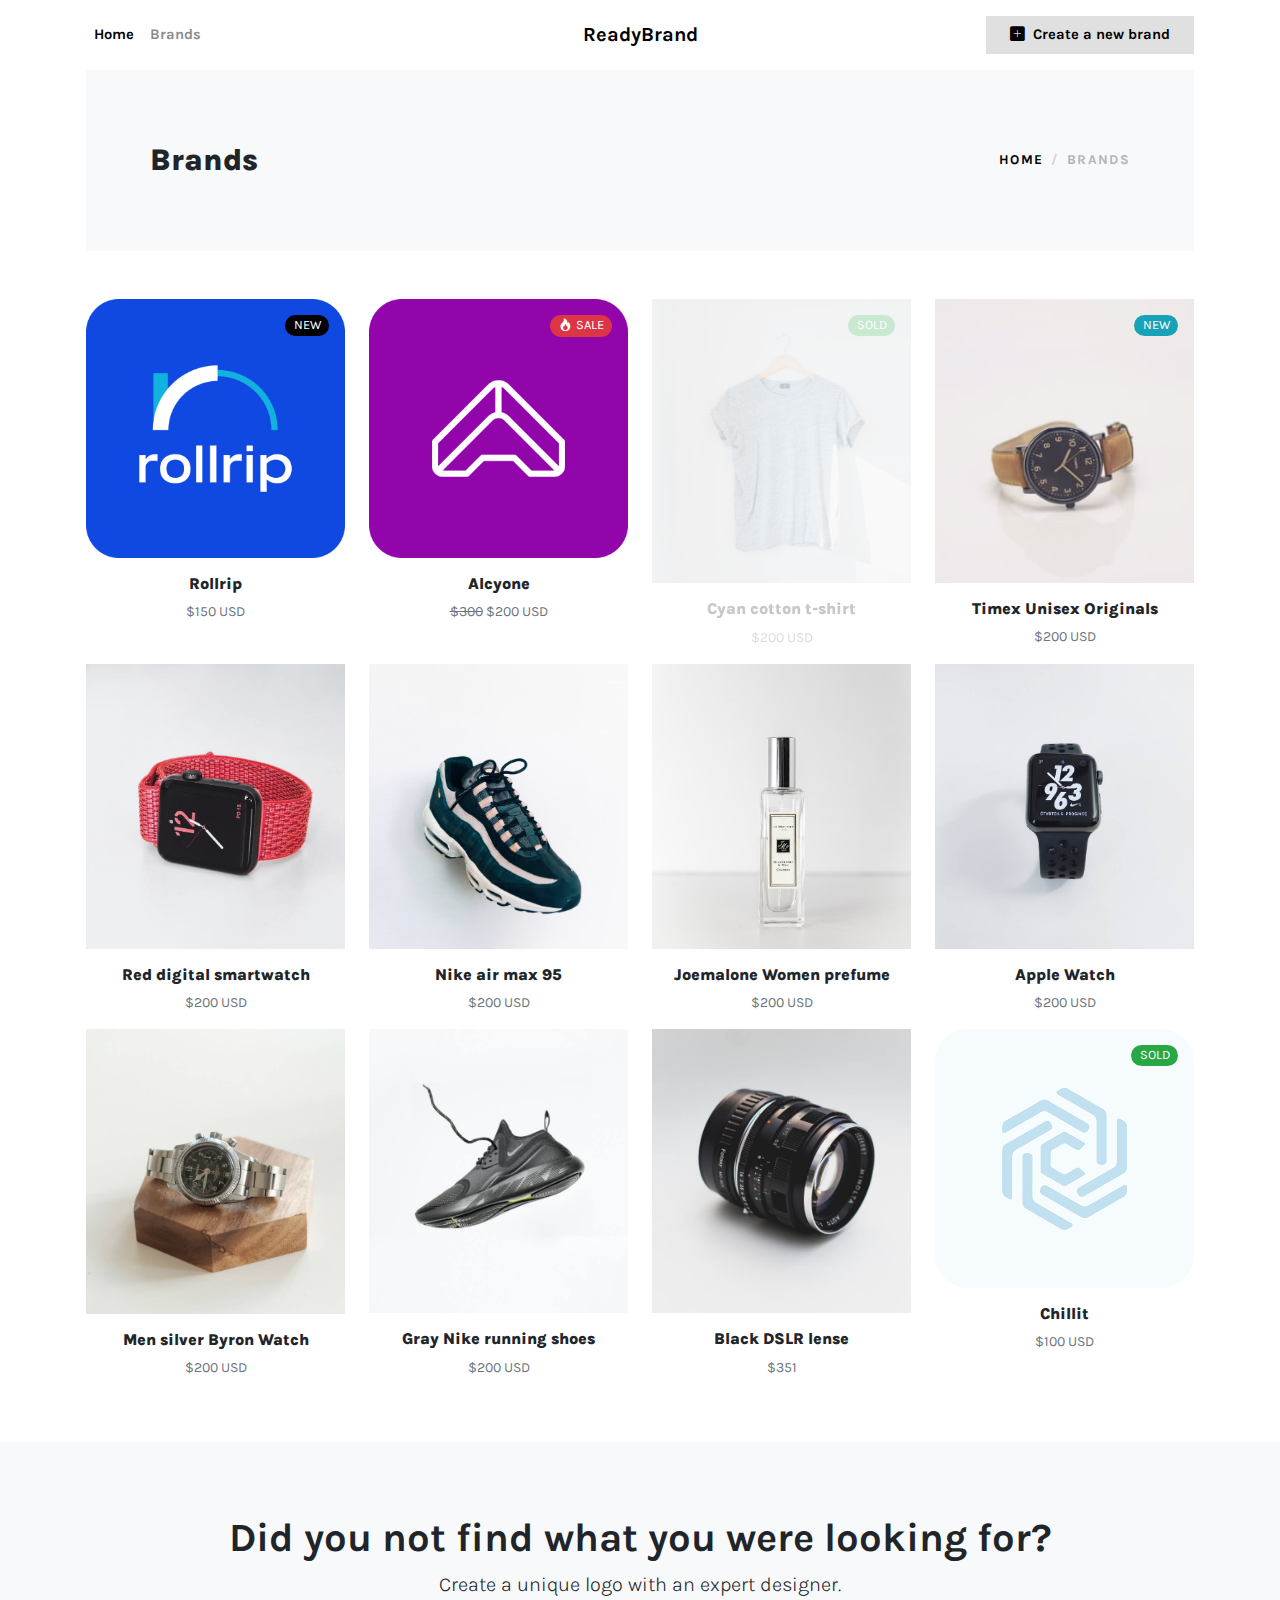
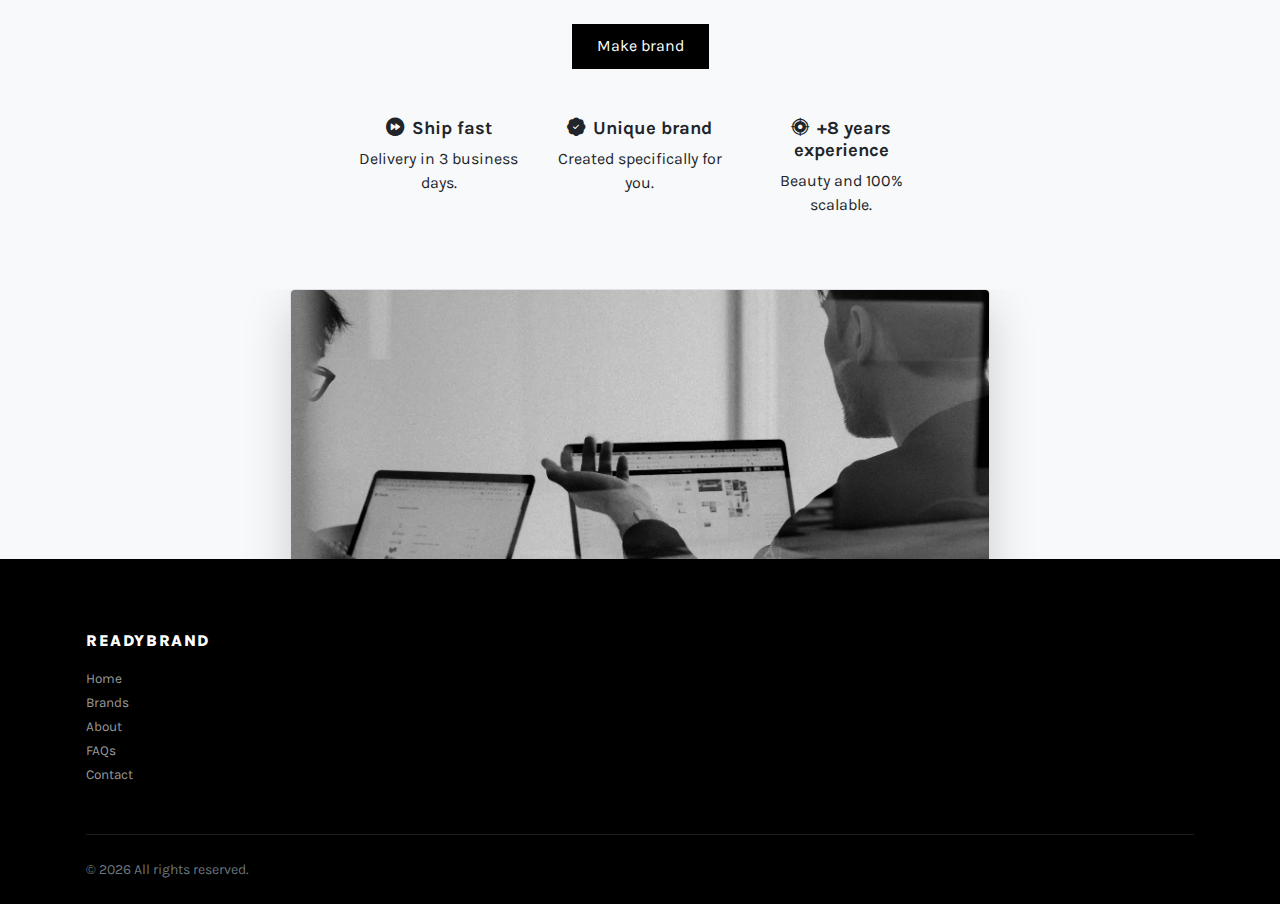
==== shop.html @ 8dd47a06 "Add files via upload" ====
<!DOCTYPE html>
<html>
  <head>
    <meta charset="utf-8">
    <meta http-equiv="X-UA-Compatible" content="IE=edge">
    <title>Boutique | Ecommerce bootstrap template</title>
    <meta name="description" content="">
    <meta name="viewport" content="width=device-width, initial-scale=1">
    <meta name="robots" content="all,follow">
    <!-- gLightbox gallery-->
    <link rel="stylesheet" href="vendor/glightbox/css/glightbox.min.css">
    <!-- Choices CSS-->
    <link rel="stylesheet" href="vendor/choices.js/public/assets/styles/choices.min.css">
    <!-- Swiper slider-->
    <link rel="stylesheet" href="vendor/swiper/swiper-bundle.min.css">
    <!-- Google fonts-->
    <link rel="stylesheet" href="https://fonts.googleapis.com/css2?family=Libre+Franklin:wght@300;400;700&amp;display=swap">
    <link rel="stylesheet" href="https://fonts.googleapis.com/css2?family=Martel+Sans:wght@300;400;800&amp;display=swap">
    <link rel="stylesheet" href="https://fonts.googleapis.com/css2?family=Karla:ital,wght@0,200..800;1,200..800&display=swap">
    <!-- theme stylesheet-->
    <link rel="stylesheet" href="css/style.default.css" id="theme-stylesheet">
    <!-- Custom stylesheet - for your changes-->
    <link rel="stylesheet" href="css/custom.css">
    <!-- Favicon-->
    <link rel="shortcut icon" href="img/favicon.png">
    <!-- Boostrap icons-->
    <link rel="stylesheet" href="https://cdn.jsdelivr.net/npm/bootstrap-icons@1.11.3/font/bootstrap-icons.min.css">
  </head>
  <body>
    <div class="page-holder">
      <!-- navbar-->
      <header class="header bg-white">
        <div class="container px-lg-3">
          <nav class="navbar navbar-expand-lg navbar-light py-3 px-lg-0"><a class="navbar-brand" href="index.html"><span class="fw-bold text-dark">ReadyBrand</span></a>
            <button class="navbar-toggler navbar-toggler-end" type="button" data-bs-toggle="collapse" data-bs-target="#navbarSupportedContent" aria-controls="navbarSupportedContent" aria-expanded="false" aria-label="Toggle navigation"><span class="navbar-toggler-icon"></span></button>
            <div class="collapse navbar-collapse" id="navbarSupportedContent">
              <ul class="navbar-nav me-auto">
                <li class="nav-item">
                  <!-- Link--><a class="nav-link" href="index.html">Home</a>
                </li>
                <li class="nav-item">
                  <!-- Link--><a class="nav-link active" href="shop.html">Brands</a>
                </li>
                 <!--<li class="nav-item">
                  <a class="nav-link" href="shop.html">FAQs</a>
                </li>
                <li class="nav-item">
                  <a class="nav-link" href="shop.html">About</a>
                </li>
                <li class="nav-item">
                  <a class="nav-link" href="shop.html">Contact</a>
                </li>-->
              </ul>
              <ul class="navbar-nav ms-auto">               
                <li class="nav-item btn-secondary px-3"><a class="nav-link" href="https://tally.so/r/wd60qV" target="blank"><i class="bi bi-plus-square-fill me-2 text-dark"></i>Create a new brand</a></li>
              </ul>
            </div>
          </nav>
        </div>
      </header>
      <div class="container">
        <!-- HERO SECTION-->
        <section class="py-5 bg-light">
          <div class="container">
            <div class="row px-4 px-lg-5 py-lg-4 align-items-center">
              <div class="col-lg-6">
                <h1 class="h2 mb-0">Brands</h1>
              </div>
              <div class="col-lg-6 text-lg-end">
                <nav aria-label="breadcrumb">
                  <ol class="breadcrumb justify-content-lg-end mb-0 px-0 bg-light">
                    <li class="breadcrumb-item"><a class="text-dark" href="index.html">Home</a></li>
                    <li class="breadcrumb-item active" aria-current="page">Brands</li>
                  </ol>
                </nav>
              </div>
            </div>
          </div>
        </section>
        <section class="py-5">
          <div class="container p-0">
            <div class="row">
              <!-- SHOP LISTING-->
              <div class="col-lg-12 order-1 order-lg-2 mb-5 mb-lg-0">
                <div class="row">
          <!-- PRODUCT-->
                  <div class="col-lg-3 col-md-4 col-sm-6">
                    <div class="product text-center">
                      <div class="mb-3 position-relative">
                        <div class="badge rounded-pill text-white bg-dark">NEW</div><a class="d-block" href="product/rollrip.html"><img class="img-fluid w-100" src="product/rollrip-img/01-main.png" alt="Main rolling logo"></a>
                      </div>
                      <h6> <a class="reset-anchor" href="product/rollrip.html">Rollrip</a></h6>
                      <p class="small text-muted">$150 USD</p>
                    </div>
                  </div>
                  <!-- PRODUCT-->
                  <div class="col-lg-3 col-md-4 col-sm-6">
                    <div class="product text-center">
                      <div class="mb-3 position-relative">
                        <div class="badge rounded-pill text-white bg-danger"><i class="bi bi-fire me-1"></i>SALE</div><a class="d-block" href="detail.html"><img class="img-fluid w-100" src="product/alcyone-img/01-main.png" alt="..."></a>
                      </div>
                      <h6> <a class="reset-anchor" href="detail.html">Alcyone</a></h6>
                      <p class="small text-muted"><span class="text-decoration-line-through">$300</span> $200 USD</p>
                    </div>
                  </div>
                  <!-- PRODUCT-->
                  <div class="col-lg-3 col-md-4 col-sm-6 opacity-25">
                    <div class="product text-center">
                      <div class="mb-3 position-relative">
                        <div class="badge rounded-pill text-white bg-success">SOLD</div><img class="img-fluid w-100" src="img/product-3.jpg" alt="...">
                      </div>
                      <h6>Cyan cotton t-shirt</h6>
                      <p class="small text-muted">$200 USD</p>
                    </div>
                  </div>
                  <!-- PRODUCT-->
                  <div class="col-lg-3 col-md-4 col-sm-6">
                    <div class="product text-center">
                      <div class="mb-3 position-relative">
                        <div class="badge rounded-pill text-white bg-info">NEW</div><a class="d-block" href="detail.html"><img class="img-fluid w-100" src="img/product-4.jpg" alt="..."></a>
                      </div>
                      <h6> <a class="reset-anchor" href="detail.html">Timex Unisex Originals</a></h6>
                      <p class="small text-muted">$200 USD</p>
                    </div>
                  </div>
                  <!-- PRODUCT-->
                  <div class="col-lg-3 col-md-4 col-sm-6">
                    <div class="product text-center">
                      <div class="mb-3 position-relative">
                        <a class="d-block" href="detail.html"><img class="img-fluid w-100" src="img/product-5.jpg" alt="..."></a>
                      </div>
                      <h6> <a class="reset-anchor" href="detail.html">Red digital smartwatch</a></h6>
                      <p class="small text-muted">$200 USD</p>
                    </div>
                  </div>
                  <!-- PRODUCT-->
                  <div class="col-lg-3 col-md-4 col-sm-6">
                    <div class="product text-center">
                      <div class="mb-3 position-relative">
                        <div class="badge text-white bg-"></div><a class="d-block" href="detail.html"><img class="img-fluid w-100" src="img/product-6.jpg" alt="..."></a>
                      </div>
                      <h6> <a class="reset-anchor" href="detail.html">Nike air max 95</a></h6>
                      <p class="small text-muted">$200 USD</p>
                    </div>
                  </div>
                  <!-- PRODUCT-->
                  <div class="col-lg-3 col-md-4 col-sm-6">
                    <div class="product text-center">
                      <div class="mb-3 position-relative">
                        <a class="d-block" href="detail.html"><img class="img-fluid w-100" src="img/product-7.jpg" alt="..."></a>
                      </div>
                      <h6><a class="reset-anchor" href="detail.html">Joemalone Women prefume</a></h6>
                      <p class="small text-muted">$200 USD</p>
                    </div>
                  </div>
                  <!-- PRODUCT-->
                  <div class="col-lg-3 col-md-4 col-sm-6">
                    <div class="product text-center">
                      <div class="mb-3 position-relative">
                        <a class="d-block" href="detail.html"><img class="img-fluid w-100" src="img/product-8.jpg" alt="..."></a>
                      </div>
                      <h6> <a class="reset-anchor" href="detail.html">Apple Watch</a></h6>
                      <p class="small text-muted">$200 USD</p>
                    </div>
                  </div>
                  <!-- PRODUCT-->
                  <div class="col-lg-3 col-md-4 col-sm-6">
                    <div class="product text-center">
                      <div class="mb-3 position-relative">
                        <a class="d-block" href="detail.html"><img class="img-fluid w-100" src="img/product-9.jpg" alt="..."></a>
                      </div>
                      <h6> <a class="reset-anchor" href="detail.html">Men silver Byron Watch</a></h6>
                      <p class="small text-muted">$200 USD</p>
                    </div>
                  </div>
                  <!-- PRODUCT-->
                  <div class="col-lg-3 col-md-4 col-sm-6">
                    <div class="product text-center">
                      <div class="mb-3 position-relative">
                        <a class="d-block" href="detail.html"><img class="img-fluid w-100" src="img/product-11.jpg" alt="..."></a>
                      </div>
                      <h6> <a class="reset-anchor" href="detail.html">Gray Nike running shoes</a></h6>
                      <p class="small text-muted">$200 USD</p>
                    </div>
                  </div>
                  <!-- PRODUCT-->
                  <div class="col-lg-3 col-md-4 col-sm-6">
                    <div class="product text-center">
                      <div class="mb-3 position-relative">
                        <a class="d-block" href="detail.html"><img class="img-fluid w-100" src="img/product-12.jpg" alt="..."></a>
                      </div>
                      <h6> <a class="reset-anchor" href="detail.html">Black DSLR lense</a></h6>
                      <p class="small text-muted">$351</p>
                    </div>
                  </div>
                  <!-- PRODUCT-->
                  <div class="col-lg-3 col-md-4 col-sm-6">
                    <div class="product text-center">
                      <div class="mb-3 position-relative">
                        <div class="badge rounded-pill text-white bg-success">SOLD</div><img class="img-fluid w-100 opacity-25" src="product/chillit-img/01-main.png" alt="...">
                      </div>
                      <h6>Chillit</h6>
                      <p class="small text-muted">$100 USD</p>
                    </div>
                  </div>
                </div>
              </div>
            </div>
          </div>
        </section>
      </div>

      <section class="bg-light">
            <div class="row-fluid pt-4 px-5">

      <div class="mt-5 text-center">
        <h3 class="display-6 fw-bold text-body-emphasis">Did you not find what you were looking for?</h3>
        <div class="col-lg-6 mx-auto">
          <p class="lead mb-4">Create a unique logo with an expert designer.</p>
          <div class="d-grid gap-2 d-sm-flex justify-content-sm-center mb-5">
            <a href="https://tally.so/r/wd60qV" target="blank"><button type="button" class="btn btn-dark btn-lg px-4">Make brand</button></a>
          </div>
        </div>


        <div class="row mb-2 justify-content-center">
          <div class="col-sm-12 col-md-4 col-lg-2 d-block mb-1">
            <div>
              <h5 class="fw-bold"><i class="bi bi-fast-forward-circle-fill me-2"></i>Ship fast</h5>
              <p>Delivery in 3 business days.</p>
            </div>
          </div>
          
          <div class="col-sm-12 col-md-4 col-lg-2 d-block mb-1">
            <div>
              <h5 class="fw-bold"><i class="bi bi-patch-check-fill me-2"></i></i>Unique brand</h5>
              <p>Created specifically for you.</p>
            </div>
          </div>

          <div class="col-sm-12 col-md-4 col-lg-2 d-block mb-5 align-middle">
            <div>
              <h5 class="fw-bold"><i class="bi bi-crosshair2 me-2"></i>+8 years experience</h5>
              <p>Beauty and 100% scalable.</p>
            </div>
          </div>
        </div>

        <div class="overflow-hidden" style="max-height: 30vh;">
          <div class="container px-5">
            <img src="img/design.webp" class="img-fluid border rounded-3 shadow-lg mb-4" alt="Designer" width="700" height="500" loading="lazy">
          </div>
        </div>
        </div>

    </div>
    </section>


      <footer class="bg-dark text-white">
        <div class="container py-4">
          <div class="row py-5">
            <div class="col-md-8 mb-3 mb-md-0">
              <h6 class="text-uppercase mb-3">ReadyBrand</h6>
              <ul class="list-unstyled mb-0">
                <li><a class="footer-link" href="#!">Home</a></li>
                <li><a class="footer-link" href="#!">Brands</a></li>
                <li><a class="footer-link" href="#!">About</a></li>
                <li><a class="footer-link" href="#!">FAQs</a></li>
                <li><a class="footer-link" href="#!">Contact</a></li>
              </ul>
            </div>
            <!--<div class="col-md-4">
              <h6 class="text-uppercase mb-3">Comparative</h6>
              <ul class="list-unstyled mb-0">
                <li><a class="footer-link" href="#!">ReadyBrand vs. Canva</a></li>
                <li><a class="footer-link" href="#!">ReadyBrand vs. Designer</a></li>
                <li><a class="footer-link" href="#!">ReadyBrand vs. IA</a></li>
                <li><a class="footer-link" href="#!">ReadyBrand vs. Studios</a></li>
              </ul>
            </div>-->
          </div>
          <div class="border-top pt-4" style="border-color: #1d1d1d !important">
            <div class="row">
              <div class="col-md-6 text-center text-md-start">
                <p class="small text-muted mb-0">© <script>document.write(new Date().getFullYear());</script> All rights reserved.</p>
              </div>
            </div>
          </div>
        </div>
      </footer>
      <!-- JavaScript files-->
      <script src="vendor/bootstrap/js/bootstrap.bundle.min.js"></script>
      <script src="vendor/glightbox/js/glightbox.min.js"></script>
      <script src="vendor/nouislider/nouislider.min.js"></script>
      <script src="vendor/swiper/swiper-bundle.min.js"></script>
      <script src="vendor/choices.js/public/assets/scripts/choices.min.js"></script>
      <script src="js/front.js"></script>
      <!-- Nouislider Config-->
      <script>
        var range = document.getElementById('range');
        noUiSlider.create(range, {
            range: {
                'min': 0,
                'max': 2000
            },
            step: 5,
            start: [100, 1000],
            margin: 300,
            connect: true,
            direction: 'ltr',
            orientation: 'horizontal',
            behaviour: 'tap-drag',
            tooltips: true,
            format: {
              to: function ( value ) {
                return '$' + value;
              },
              from: function ( value ) {
                return value.replace('', '');
              }
            }
        });
        
      </script>
      <script>
        // ------------------------------------------------------- //
        //   Inject SVG Sprite - 
        //   see more here 
        //   https://css-tricks.com/ajaxing-svg-sprite/
        // ------------------------------------------------------ //
        function injectSvgSprite(path) {
        
            var ajax = new XMLHttpRequest();
            ajax.open("GET", path, true);
            ajax.send();
            ajax.onload = function(e) {
            var div = document.createElement("div");
            div.className = 'd-none';
            div.innerHTML = ajax.responseText;
            document.body.insertBefore(div, document.body.childNodes[0]);
            }
        }
        // this is set to BootstrapTemple website as you cannot 
        // inject local SVG sprite (using only 'icons/orion-svg-sprite.svg' path)
        // while using file:// protocol
        // pls don't forget to change to your domain :)
        injectSvgSprite('https://bootstraptemple.com/files/icons/orion-svg-sprite.svg'); 
        
      </script>
      <!-- FontAwesome CSS - loading as last, so it doesn't block rendering-->
      <link rel="stylesheet" href="https://use.fontawesome.com/releases/v5.7.1/css/all.css" integrity="sha384-fnmOCqbTlWIlj8LyTjo7mOUStjsKC4pOpQbqyi7RrhN7udi9RwhKkMHpvLbHG9Sr" crossorigin="anonymous">
    </div>
  </body>
</html>
---- vendor/choices.js/public/assets/styles/choices.min.css ----
.choices{position:relative;margin-bottom:24px;font-size:16px}.choices:focus{outline:0}.choices:last-child{margin-bottom:0}.choices.is-disabled .choices__inner,.choices.is-disabled .choices__input{background-color:#eaeaea;cursor:not-allowed;-webkit-user-select:none;-ms-user-select:none;user-select:none}.choices.is-disabled .choices__item{cursor:not-allowed}.choices [hidden]{display:none!important}.choices[data-type*=select-one]{cursor:pointer}.choices[data-type*=select-one] .choices__inner{padding-bottom:7.5px}.choices[data-type*=select-one] .choices__input{display:block;width:100%;padding:10px;border-bottom:1px solid #ddd;background-color:#fff;margin:0}.choices[data-type*=select-one] .choices__button{background-image:url([data-uri]);padding:0;background-size:8px;position:absolute;top:50%;right:0;margin-top:-10px;margin-right:25px;height:20px;width:20px;border-radius:10em;opacity:.5}.choices[data-type*=select-one] .choices__button:focus,.choices[data-type*=select-one] .choices__button:hover{opacity:1}.choices[data-type*=select-one] .choices__button:focus{box-shadow:0 0 0 2px #00bcd4}.choices[data-type*=select-one] .choices__item[data-value=''] .choices__button{display:none}.choices[data-type*=select-one]:after{content:'';height:0;width:0;border-style:solid;border-color:#333 transparent transparent;border-width:5px;position:absolute;right:11.5px;top:50%;margin-top:-2.5px;pointer-events:none}.choices[data-type*=select-one].is-open:after{border-color:transparent transparent #333;margin-top:-7.5px}.choices[data-type*=select-one][dir=rtl]:after{left:11.5px;right:auto}.choices[data-type*=select-one][dir=rtl] .choices__button{right:auto;left:0;margin-left:25px;margin-right:0}.choices[data-type*=select-multiple] .choices__inner,.choices[data-type*=text] .choices__inner{cursor:text}.choices[data-type*=select-multiple] .choices__button,.choices[data-type*=text] .choices__button{position:relative;display:inline-block;margin:0 -4px 0 8px;padding-left:16px;border-left:1px solid #008fa1;background-image:url([data-uri]);background-size:8px;width:8px;line-height:1;opacity:.75;border-radius:0}.choices[data-type*=select-multiple] .choices__button:focus,.choices[data-type*=select-multiple] .choices__button:hover,.choices[data-type*=text] .choices__button:focus,.choices[data-type*=text] .choices__button:hover{opacity:1}.choices__inner{display:inline-block;vertical-align:top;width:100%;background-color:#f9f9f9;padding:7.5px 7.5px 3.75px;border:1px solid #ddd;border-radius:2.5px;font-size:14px;min-height:44px;overflow:hidden}.is-focused .choices__inner,.is-open .choices__inner{border-color:#b7b7b7}.is-open .choices__inner{border-radius:2.5px 2.5px 0 0}.is-flipped.is-open .choices__inner{border-radius:0 0 2.5px 2.5px}.choices__list{margin:0;padding-left:0;list-style:none}.choices__list--single{display:inline-block;padding:4px 16px 4px 4px;width:100%}[dir=rtl] .choices__list--single{padding-right:4px;padding-left:16px}.choices__list--single .choices__item{width:100%}.choices__list--multiple{display:inline}.choices__list--multiple .choices__item{display:inline-block;vertical-align:middle;border-radius:20px;padding:4px 10px;font-size:12px;font-weight:500;margin-right:3.75px;margin-bottom:3.75px;background-color:#00bcd4;border:1px solid #00a5bb;color:#fff;word-break:break-all;box-sizing:border-box}.choices__list--multiple .choices__item[data-deletable]{padding-right:5px}[dir=rtl] .choices__list--multiple .choices__item{margin-right:0;margin-left:3.75px}.choices__list--multiple .choices__item.is-highlighted{background-color:#00a5bb;border:1px solid #008fa1}.is-disabled .choices__list--multiple .choices__item{background-color:#aaa;border:1px solid #919191}.choices__list--dropdown{visibility:hidden;z-index:1;position:absolute;width:100%;background-color:#fff;border:1px solid #ddd;top:100%;margin-top:-1px;border-bottom-left-radius:2.5px;border-bottom-right-radius:2.5px;overflow:hidden;word-break:break-all;will-change:visibility}.choices__list--dropdown.is-active{visibility:visible}.is-open .choices__list--dropdown{border-color:#b7b7b7}.is-flipped .choices__list--dropdown{top:auto;bottom:100%;margin-top:0;margin-bottom:-1px;border-radius:.25rem .25rem 0 0}.choices__list--dropdown .choices__list{position:relative;max-height:300px;overflow:auto;-webkit-overflow-scrolling:touch;will-change:scroll-position}.choices__list--dropdown .choices__item{position:relative;padding:10px;font-size:14px}[dir=rtl] .choices__list--dropdown .choices__item{text-align:right}@media (min-width:640px){.choices__list--dropdown .choices__item--selectable{padding-right:100px}.choices__list--dropdown .choices__item--selectable:after{content:attr(data-select-text);font-size:12px;opacity:0;position:absolute;right:10px;top:50%;transform:translateY(-50%)}[dir=rtl] .choices__list--dropdown .choices__item--selectable{text-align:right;padding-left:100px;padding-right:10px}[dir=rtl] .choices__list--dropdown .choices__item--selectable:after{right:auto;left:10px}}.choices__list--dropdown .choices__item--selectable.is-highlighted{background-color:#f2f2f2}.choices__list--dropdown .choices__item--selectable.is-highlighted:after{opacity:.5}.choices__item{cursor:default}.choices__item--selectable{cursor:pointer}.choices__item--disabled{cursor:not-allowed;-webkit-user-select:none;-ms-user-select:none;user-select:none;opacity:.5}.choices__heading{font-weight:600;font-size:12px;padding:10px;border-bottom:1px solid #f7f7f7;color:gray}.choices__button{text-indent:-9999px;-webkit-appearance:none;-moz-appearance:none;appearance:none;border:0;background-color:transparent;background-repeat:no-repeat;background-position:center;cursor:pointer}.choices__button:focus,.choices__input:focus{outline:0}.choices__input{display:inline-block;vertical-align:baseline;background-color:#f9f9f9;font-size:14px;margin-bottom:5px;border:0;border-radius:0;max-width:100%;padding:4px 0 4px 2px}[dir=rtl] .choices__input{padding-right:2px;padding-left:0}.choices__placeholder{opacity:.5}
---- css/style.default.css ----
/*
=========================================
=========================================

   Boutique | Ecommerce bootstrap template

=========================================
========================================= */
/*!
 * Bootstrap v5.1.3 (https://getbootstrap.com/)
 * Copyright 2011-2021 The Bootstrap Authors
 * Copyright 2011-2021 Twitter, Inc.
 * Licensed under MIT (https://github.com/twbs/bootstrap/blob/main/LICENSE)
 */
:root {
  --bs-blue: #0d6efd;
  --bs-indigo: #6610f2;
  --bs-purple: #6f42c1;
  --bs-pink: #d63384;
  --bs-red: #dc3545;
  --bs-orange: #fd7e14;
  --bs-yellow: #ffc107;
  --bs-green: #28a745;
  --bs-teal: #20c997;
  --bs-cyan: #17a2b8;
  --bs-white: #fff;
  --bs-gray: #6c757d;
  --bs-gray-dark: #343a40;
  --bs-gray-100: #f8f9fa;
  --bs-gray-200: #e9ecef;
  --bs-gray-300: #dee2e6;
  --bs-gray-400: #ced4da;
  --bs-gray-500: #adb5bd;
  --bs-gray-600: #6c757d;
  --bs-gray-700: #495057;
  --bs-gray-800: #343a40;
  --bs-gray-900: #212529;
  --bs-primary: #8b8b8b;
  --bs-secondary: #6c757d;
  --bs-success: #28a745;
  --bs-info: #17a2b8;
  --bs-warning: #ffc107;
  --bs-danger: #dc3545;
  --bs-light: #f8f9fa;
  --bs-dark: #000;
  --bs-primary-rgb: 220, 177, 74;
  --bs-secondary-rgb: 108, 117, 125;
  --bs-success-rgb: 40, 167, 69;
  --bs-info-rgb: 23, 162, 184;
  --bs-warning-rgb: 255, 193, 7;
  --bs-danger-rgb: 220, 53, 69;
  --bs-light-rgb: 248, 249, 250;
  --bs-dark-rgb: 0, 0, 0;
  --bs-white-rgb: 255, 255, 255;
  --bs-black-rgb: 0, 0, 0;
  --bs-body-color-rgb: 33, 37, 41;
  --bs-body-bg-rgb: 255, 255, 255;
  --bs-font-sans-serif: "Karla", sans-serif;
  --bs-font-monospace: SFMono-Regular, Karla, Monaco, Consolas, "Karla", "Karla", monospace;
  --bs-gradient: linear-gradient(180deg, rgba(255, 255, 255, 0.15), rgba(255, 255, 255, 0));
  --bs-body-font-family: var(--bs-font-sans-serif);
  --bs-body-font-size: 1rem;
  --bs-body-font-weight: 400;
  --bs-body-line-height: 1.5;
  --bs-body-color: #212529;
  --bs-body-bg: #fff;
}

*,
*::before,
*::after {
  box-sizing: border-box;
}

@media (prefers-reduced-motion: no-preference) {
  :root {
    scroll-behavior: smooth;
  }
}

body {
  margin: 0;
  font-family: var(--bs-body-font-family);
  font-size: var(--bs-body-font-size);
  font-weight: var(--bs-body-font-weight);
  line-height: var(--bs-body-line-height);
  color: var(--bs-body-color);
  text-align: var(--bs-body-text-align);
  background-color: var(--bs-body-bg);
  -webkit-text-size-adjust: 100%;
  -webkit-tap-highlight-color: rgba(0, 0, 0, 0);
}

hr {
  margin: 1rem 0;
  color: inherit;
  background-color: currentColor;
  border: 0;
  opacity: 0.25;
}

hr:not([size]) {
  height: 1px;
}

h1, .h1, h2, .h2, h3, .h3, h4, .h4, h5, .h5, h6, .h6 {
  margin-top: 0;
  margin-bottom: 0.5rem;
  font-weight: 900;
  line-height: 1.2;
}

h1, .h1 {
  font-size: calc(1.345rem + 1.14vw);
}

@media (min-width: 1200px) {
  h1, .h1 {
    font-size: 2.2rem;
  }
}

h2, .h2 {
  font-size: calc(1.315rem + 0.78vw);
}

@media (min-width: 1200px) {
  h2, .h2 {
    font-size: 1.9rem;
  }
}

h3, .h3 {
  font-size: calc(1.29rem + 0.48vw);
}

@media (min-width: 1200px) {
  h3, .h3 {
    font-size: 1.65rem;
  }
}

h4, .h4 {
  font-size: calc(1.265rem + 0.18vw);
}

@media (min-width: 1200px) {
  h4, .h4 {
    font-size: 1.4rem;
  }
}

h5, .h5 {
  font-size: 1.15rem;
}

h6, .h6 {
  font-size: 1rem;
}

p {
  margin-top: 0;
  margin-bottom: 1rem;
}

abbr[title],
abbr[data-bs-original-title] {
  -webkit-text-decoration: underline dotted;
  text-decoration: underline dotted;
  cursor: help;
  -webkit-text-decoration-skip-ink: none;
  text-decoration-skip-ink: none;
}

address {
  margin-bottom: 1rem;
  font-style: normal;
  line-height: inherit;
}

ol,
ul {
  padding-left: 2rem;
}

ol,
ul,
dl {
  margin-top: 0;
  margin-bottom: 1rem;
}

ol ol,
ul ul,
ol ul,
ul ol {
  margin-bottom: 0;
}

dt {
  font-weight: 700;
}

dd {
  margin-bottom: .5rem;
  margin-left: 0;
}

blockquote {
  margin: 0 0 1rem;
}

b,
strong {
  font-weight: bolder;
}

small, .small {
  font-size: 0.875em;
}

mark, .mark {
  padding: 0.2em;
  background-color: #fcf8e3;
}

sub,
sup {
  position: relative;
  font-size: 0.75em;
  line-height: 0;
  vertical-align: baseline;
}

sub {
  bottom: -.25em;
}

sup {
  top: -.5em;
}

a {
  color: #8b8b8b;
  text-decoration: underline;
}

a:hover {
  color: #8b8b8b;
}

a:not([href]):not([class]), a:not([href]):not([class]):hover {
  color: inherit;
  text-decoration: none;
}

pre,
code,
kbd,
samp {
  font-family: var(--bs-font-monospace);
  font-size: 1em;
  direction: ltr /* rtl:ignore */;
  unicode-bidi: bidi-override;
}

pre {
  display: block;
  margin-top: 0;
  margin-bottom: 1rem;
  overflow: auto;
  font-size: 0.875em;
}

pre code {
  font-size: inherit;
  color: inherit;
  word-break: normal;
}

code {
  font-size: 0.875em;
  color: #d63384;
  word-wrap: break-word;
}

a > code {
  color: inherit;
}

kbd {
  padding: 0.2rem 0.4rem;
  font-size: 0.875em;
  color: #fff;
  background-color: #212529;
  border-radius: 0.2rem;
}

kbd kbd {
  padding: 0;
  font-size: 1em;
  font-weight: 700;
}

figure {
  margin: 0 0 1rem;
}

img,
svg {
  vertical-align: middle;
}

table {
  caption-side: bottom;
  border-collapse: collapse;
}

caption {
  padding-top: 0.5rem;
  padding-bottom: 0.5rem;
  color: #6c757d;
  text-align: left;
}

th {
  text-align: inherit;
  text-align: -webkit-match-parent;
}

thead,
tbody,
tfoot,
tr,
td,
th {
  border-color: inherit;
  border-style: solid;
  border-width: 0;
}

label {
  display: inline-block;
}

button {
  border-radius: 0;
}

button:focus:not(:focus-visible) {
  outline: 0;
}

input,
button,
select,
optgroup,
textarea {
  margin: 0;
  font-family: inherit;
  font-size: inherit;
  line-height: inherit;
}

button,
select {
  text-transform: none;
}

[role="button"] {
  cursor: pointer;
}

select {
  word-wrap: normal;
}

select:disabled {
  opacity: 1;
}

[list]::-webkit-calendar-picker-indicator {
  display: none;
}

button,
[type="button"],
[type="reset"],
[type="submit"] {
  -webkit-appearance: button;
}

button:not(:disabled),
[type="button"]:not(:disabled),
[type="reset"]:not(:disabled),
[type="submit"]:not(:disabled) {
  cursor: pointer;
}

::-moz-focus-inner {
  padding: 0;
  border-style: none;
}

textarea {
  resize: vertical;
}

fieldset {
  min-width: 0;
  padding: 0;
  margin: 0;
  border: 0;
}

legend {
  float: left;
  width: 100%;
  padding: 0;
  margin-bottom: 0.5rem;
  font-size: calc(1.275rem + 0.3vw);
  line-height: inherit;
}

@media (min-width: 1200px) {
  legend {
    font-size: 1.5rem;
  }
}

legend + * {
  clear: left;
}

::-webkit-datetime-edit-fields-wrapper,
::-webkit-datetime-edit-text,
::-webkit-datetime-edit-minute,
::-webkit-datetime-edit-hour-field,
::-webkit-datetime-edit-day-field,
::-webkit-datetime-edit-month-field,
::-webkit-datetime-edit-year-field {
  padding: 0;
}

::-webkit-inner-spin-button {
  height: auto;
}

[type="search"] {
  outline-offset: -2px;
  -webkit-appearance: textfield;
}

/* rtl:raw:
[type="tel"],
[type="url"],
[type="email"],
[type="number"] {
  direction: ltr;
}
*/
::-webkit-search-decoration {
  -webkit-appearance: none;
}

::-webkit-color-swatch-wrapper {
  padding: 0;
}

::-webkit-file-upload-button {
  font: inherit;
}

::file-selector-button {
  font: inherit;
}

::-webkit-file-upload-button {
  font: inherit;
  -webkit-appearance: button;
}

output {
  display: inline-block;
}

iframe {
  border: 0;
}

summary {
  display: list-item;
  cursor: pointer;
}

progress {
  vertical-align: baseline;
}

[hidden] {
  display: none !important;
}

.lead {
  font-size: 1.25rem;
  font-weight: 300;
}

.display-1 {
  font-size: calc(1.625rem + 4.5vw);
  font-weight: 300;
  line-height: 1.2;
}

@media (min-width: 1200px) {
  .display-1 {
    font-size: 5rem;
  }
}

.display-2 {
  font-size: calc(1.575rem + 3.9vw);
  font-weight: 300;
  line-height: 1.2;
}

@media (min-width: 1200px) {
  .display-2 {
    font-size: 4.5rem;
  }
}

.display-3 {
  font-size: calc(1.525rem + 3.3vw);
  font-weight: 300;
  line-height: 1.2;
}

@media (min-width: 1200px) {
  .display-3 {
    font-size: 4rem;
  }
}

.display-4 {
  font-size: calc(1.475rem + 2.7vw);
  font-weight: 300;
  line-height: 1.2;
}

@media (min-width: 1200px) {
  .display-4 {
    font-size: 3.5rem;
  }
}

.display-5 {
  font-size: calc(1.425rem + 2.1vw);
  font-weight: 300;
  line-height: 1.2;
}

@media (min-width: 1200px) {
  .display-5 {
    font-size: 3rem;
  }
}

.display-6 {
  font-size: calc(1.375rem + 1.5vw);
  font-weight: 300;
  line-height: 1.2;
}

@media (min-width: 1200px) {
  .display-6 {
    font-size: 2.5rem;
  }
}

.list-unstyled {
  padding-left: 0;
  list-style: none;
}

.list-inline {
  padding-left: 0;
  list-style: none;
}

.list-inline-item {
  display: inline-block;
}

.list-inline-item:not(:last-child) {
  margin-right: 0.5rem;
}

.initialism {
  font-size: 0.875em;
  text-transform: uppercase;
}

.blockquote {
  margin-bottom: 1rem;
  font-size: 1.25rem;
}

.blockquote > :last-child {
  margin-bottom: 0;
}

.blockquote-footer {
  margin-top: -1rem;
  margin-bottom: 1rem;
  font-size: 0.875em;
  color: #6c757d;
}

.blockquote-footer::before {
  content: "\2014\00A0";
}

.img-fluid {
  max-width: 100%;
  height: auto;
}

.img-thumbnail {
  padding: 0.25rem;
  background-color: #fff;
  border: 1px solid #dee2e6;
  border-radius: 0.25rem;
  max-width: 100%;
  height: auto;
}

.figure {
  display: inline-block;
}

.figure-img {
  margin-bottom: 0.5rem;
  line-height: 1;
}

.figure-caption {
  font-size: 0.875em;
  color: #6c757d;
}

.container,
.container-fluid,
.container-sm,
.container-md,
.container-lg,
.container-xl,
.container-xxl {
  width: 100%;
  padding-right: var(--bs-gutter-x, 1rem);
  padding-left: var(--bs-gutter-x, 1rem);
  margin-right: auto;
  margin-left: auto;
}

@media (min-width: 576px) {
  .container, .container-sm {
    max-width: 540px;
  }
}

@media (min-width: 768px) {
  .container, .container-sm, .container-md {
    max-width: 720px;
  }
}

@media (min-width: 992px) {
  .container, .container-sm, .container-md, .container-lg {
    max-width: 960px;
  }
}

@media (min-width: 1200px) {
  .container, .container-sm, .container-md, .container-lg, .container-xl {
    max-width: 1140px;
  }
}

@media (min-width: 1400px) {
  .container, .container-sm, .container-md, .container-lg, .container-xl, .container-xxl {
    max-width: 1320px;
  }
}

.row {
  --bs-gutter-x: 1.5rem;
  --bs-gutter-y: 0;
  display: flex;
  flex-wrap: wrap;
  margin-top: calc(-1 * var(--bs-gutter-y));
  margin-right: calc(-.5 * var(--bs-gutter-x));
  margin-left: calc(-.5 * var(--bs-gutter-x));
}

.row > * {
  flex-shrink: 0;
  width: 100%;
  max-width: 100%;
  padding-right: calc(var(--bs-gutter-x) * .5);
  padding-left: calc(var(--bs-gutter-x) * .5);
  margin-top: var(--bs-gutter-y);
}

.col {
  flex: 1 0 0%;
}

.row-cols-auto > * {
  flex: 0 0 auto;
  width: auto;
}

.row-cols-1 > * {
  flex: 0 0 auto;
  width: 100%;
}

.row-cols-2 > * {
  flex: 0 0 auto;
  width: 50%;
}

.row-cols-3 > * {
  flex: 0 0 auto;
  width: 33.33333%;
}

.row-cols-4 > * {
  flex: 0 0 auto;
  width: 25%;
}

.row-cols-5 > * {
  flex: 0 0 auto;
  width: 20%;
}

.row-cols-6 > * {
  flex: 0 0 auto;
  width: 16.66667%;
}

.col-auto {
  flex: 0 0 auto;
  width: auto;
}

.col-1 {
  flex: 0 0 auto;
  width: 8.33333%;
}

.col-2 {
  flex: 0 0 auto;
  width: 16.66667%;
}

.col-3 {
  flex: 0 0 auto;
  width: 25%;
}

.col-4 {
  flex: 0 0 auto;
  width: 33.33333%;
}

.col-5 {
  flex: 0 0 auto;
  width: 41.66667%;
}

.col-6 {
  flex: 0 0 auto;
  width: 50%;
}

.col-7 {
  flex: 0 0 auto;
  width: 58.33333%;
}

.col-8 {
  flex: 0 0 auto;
  width: 66.66667%;
}

.col-9 {
  flex: 0 0 auto;
  width: 75%;
}

.col-10 {
  flex: 0 0 auto;
  width: 83.33333%;
}

.col-11 {
  flex: 0 0 auto;
  width: 91.66667%;
}

.col-12 {
  flex: 0 0 auto;
  width: 100%;
}

.offset-1 {
  margin-left: 8.33333%;
}

.offset-2 {
  margin-left: 16.66667%;
}

.offset-3 {
  margin-left: 25%;
}

.offset-4 {
  margin-left: 33.33333%;
}

.offset-5 {
  margin-left: 41.66667%;
}

.offset-6 {
  margin-left: 50%;
}

.offset-7 {
  margin-left: 58.33333%;
}

.offset-8 {
  margin-left: 66.66667%;
}

.offset-9 {
  margin-left: 75%;
}

.offset-10 {
  margin-left: 83.33333%;
}

.offset-11 {
  margin-left: 91.66667%;
}

.g-0,
.gx-0 {
  --bs-gutter-x: 0;
}

.g-0,
.gy-0 {
  --bs-gutter-y: 0;
}

.g-1,
.gx-1 {
  --bs-gutter-x: 0.25rem;
}

.g-1,
.gy-1 {
  --bs-gutter-y: 0.25rem;
}

.g-2,
.gx-2 {
  --bs-gutter-x: 0.5rem;
}

.g-2,
.gy-2 {
  --bs-gutter-y: 0.5rem;
}

.g-3,
.gx-3 {
  --bs-gutter-x: 1rem;
}

.g-3,
.gy-3 {
  --bs-gutter-y: 1rem;
}

.g-4,
.gx-4 {
  --bs-gutter-x: 1.5rem;
}

.g-4,
.gy-4 {
  --bs-gutter-y: 1.5rem;
}

.g-5,
.gx-5 {
  --bs-gutter-x: 3rem;
}

.g-5,
.gy-5 {
  --bs-gutter-y: 3rem;
}

@media (min-width: 576px) {
  .col-sm {
    flex: 1 0 0%;
  }
  .row-cols-sm-auto > * {
    flex: 0 0 auto;
    width: auto;
  }
  .row-cols-sm-1 > * {
    flex: 0 0 auto;
    width: 100%;
  }
  .row-cols-sm-2 > * {
    flex: 0 0 auto;
    width: 50%;
  }
  .row-cols-sm-3 > * {
    flex: 0 0 auto;
    width: 33.33333%;
  }
  .row-cols-sm-4 > * {
    flex: 0 0 auto;
    width: 25%;
  }
  .row-cols-sm-5 > * {
    flex: 0 0 auto;
    width: 20%;
  }
  .row-cols-sm-6 > * {
    flex: 0 0 auto;
    width: 16.66667%;
  }
  .col-sm-auto {
    flex: 0 0 auto;
    width: auto;
  }
  .col-sm-1 {
    flex: 0 0 auto;
    width: 8.33333%;
  }
  .col-sm-2 {
    flex: 0 0 auto;
    width: 16.66667%;
  }
  .col-sm-3 {
    flex: 0 0 auto;
    width: 25%;
  }
  .col-sm-4 {
    flex: 0 0 auto;
    width: 33.33333%;
  }
  .col-sm-5 {
    flex: 0 0 auto;
    width: 41.66667%;
  }
  .col-sm-6 {
    flex: 0 0 auto;
    width: 50%;
  }
  .col-sm-7 {
    flex: 0 0 auto;
    width: 58.33333%;
  }
  .col-sm-8 {
    flex: 0 0 auto;
    width: 66.66667%;
  }
  .col-sm-9 {
    flex: 0 0 auto;
    width: 75%;
  }
  .col-sm-10 {
    flex: 0 0 auto;
    width: 83.33333%;
  }
  .col-sm-11 {
    flex: 0 0 auto;
    width: 91.66667%;
  }
  .col-sm-12 {
    flex: 0 0 auto;
    width: 100%;
  }
  .offset-sm-0 {
    margin-left: 0;
  }
  .offset-sm-1 {
    margin-left: 8.33333%;
  }
  .offset-sm-2 {
    margin-left: 16.66667%;
  }
  .offset-sm-3 {
    margin-left: 25%;
  }
  .offset-sm-4 {
    margin-left: 33.33333%;
  }
  .offset-sm-5 {
    margin-left: 41.66667%;
  }
  .offset-sm-6 {
    margin-left: 50%;
  }
  .offset-sm-7 {
    margin-left: 58.33333%;
  }
  .offset-sm-8 {
    margin-left: 66.66667%;
  }
  .offset-sm-9 {
    margin-left: 75%;
  }
  .offset-sm-10 {
    margin-left: 83.33333%;
  }
  .offset-sm-11 {
    margin-left: 91.66667%;
  }
  .g-sm-0,
  .gx-sm-0 {
    --bs-gutter-x: 0;
  }
  .g-sm-0,
  .gy-sm-0 {
    --bs-gutter-y: 0;
  }
  .g-sm-1,
  .gx-sm-1 {
    --bs-gutter-x: 0.25rem;
  }
  .g-sm-1,
  .gy-sm-1 {
    --bs-gutter-y: 0.25rem;
  }
  .g-sm-2,
  .gx-sm-2 {
    --bs-gutter-x: 0.5rem;
  }
  .g-sm-2,
  .gy-sm-2 {
    --bs-gutter-y: 0.5rem;
  }
  .g-sm-3,
  .gx-sm-3 {
    --bs-gutter-x: 1rem;
  }
  .g-sm-3,
  .gy-sm-3 {
    --bs-gutter-y: 1rem;
  }
  .g-sm-4,
  .gx-sm-4 {
    --bs-gutter-x: 1.5rem;
  }
  .g-sm-4,
  .gy-sm-4 {
    --bs-gutter-y: 1.5rem;
  }
  .g-sm-5,
  .gx-sm-5 {
    --bs-gutter-x: 3rem;
  }
  .g-sm-5,
  .gy-sm-5 {
    --bs-gutter-y: 3rem;
  }
}

@media (min-width: 768px) {
  .col-md {
    flex: 1 0 0%;
  }
  .row-cols-md-auto > * {
    flex: 0 0 auto;
    width: auto;
  }
  .row-cols-md-1 > * {
    flex: 0 0 auto;
    width: 100%;
  }
  .row-cols-md-2 > * {
    flex: 0 0 auto;
    width: 50%;
  }
  .row-cols-md-3 > * {
    flex: 0 0 auto;
    width: 33.33333%;
  }
  .row-cols-md-4 > * {
    flex: 0 0 auto;
    width: 25%;
  }
  .row-cols-md-5 > * {
    flex: 0 0 auto;
    width: 20%;
  }
  .row-cols-md-6 > * {
    flex: 0 0 auto;
    width: 16.66667%;
  }
  .col-md-auto {
    flex: 0 0 auto;
    width: auto;
  }
  .col-md-1 {
    flex: 0 0 auto;
    width: 8.33333%;
  }
  .col-md-2 {
    flex: 0 0 auto;
    width: 16.66667%;
  }
  .col-md-3 {
    flex: 0 0 auto;
    width: 25%;
  }
  .col-md-4 {
    flex: 0 0 auto;
    width: 33.33333%;
  }
  .col-md-5 {
    flex: 0 0 auto;
    width: 41.66667%;
  }
  .col-md-6 {
    flex: 0 0 auto;
    width: 50%;
  }
  .col-md-7 {
    flex: 0 0 auto;
    width: 58.33333%;
  }
  .col-md-8 {
    flex: 0 0 auto;
    width: 66.66667%;
  }
  .col-md-9 {
    flex: 0 0 auto;
    width: 75%;
  }
  .col-md-10 {
    flex: 0 0 auto;
    width: 83.33333%;
  }
  .col-md-11 {
    flex: 0 0 auto;
    width: 91.66667%;
  }
  .col-md-12 {
    flex: 0 0 auto;
    width: 100%;
  }
  .offset-md-0 {
    margin-left: 0;
  }
  .offset-md-1 {
    margin-left: 8.33333%;
  }
  .offset-md-2 {
    margin-left: 16.66667%;
  }
  .offset-md-3 {
    margin-left: 25%;
  }
  .offset-md-4 {
    margin-left: 33.33333%;
  }
  .offset-md-5 {
    margin-left: 41.66667%;
  }
  .offset-md-6 {
    margin-left: 50%;
  }
  .offset-md-7 {
    margin-left: 58.33333%;
  }
  .offset-md-8 {
    margin-left: 66.66667%;
  }
  .offset-md-9 {
    margin-left: 75%;
  }
  .offset-md-10 {
    margin-left: 83.33333%;
  }
  .offset-md-11 {
    margin-left: 91.66667%;
  }
  .g-md-0,
  .gx-md-0 {
    --bs-gutter-x: 0;
  }
  .g-md-0,
  .gy-md-0 {
    --bs-gutter-y: 0;
  }
  .g-md-1,
  .gx-md-1 {
    --bs-gutter-x: 0.25rem;
  }
  .g-md-1,
  .gy-md-1 {
    --bs-gutter-y: 0.25rem;
  }
  .g-md-2,
  .gx-md-2 {
    --bs-gutter-x: 0.5rem;
  }
  .g-md-2,
  .gy-md-2 {
    --bs-gutter-y: 0.5rem;
  }
  .g-md-3,
  .gx-md-3 {
    --bs-gutter-x: 1rem;
  }
  .g-md-3,
  .gy-md-3 {
    --bs-gutter-y: 1rem;
  }
  .g-md-4,
  .gx-md-4 {
    --bs-gutter-x: 1.5rem;
  }
  .g-md-4,
  .gy-md-4 {
    --bs-gutter-y: 1.5rem;
  }
  .g-md-5,
  .gx-md-5 {
    --bs-gutter-x: 3rem;
  }
  .g-md-5,
  .gy-md-5 {
    --bs-gutter-y: 3rem;
  }
}

@media (min-width: 992px) {
  .col-lg {
    flex: 1 0 0%;
  }
  .row-cols-lg-auto > * {
    flex: 0 0 auto;
    width: auto;
  }
  .row-cols-lg-1 > * {
    flex: 0 0 auto;
    width: 100%;
  }
  .row-cols-lg-2 > * {
    flex: 0 0 auto;
    width: 50%;
  }
  .row-cols-lg-3 > * {
    flex: 0 0 auto;
    width: 33.33333%;
  }
  .row-cols-lg-4 > * {
    flex: 0 0 auto;
    width: 25%;
  }
  .row-cols-lg-5 > * {
    flex: 0 0 auto;
    width: 20%;
  }
  .row-cols-lg-6 > * {
    flex: 0 0 auto;
    width: 16.66667%;
  }
  .col-lg-auto {
    flex: 0 0 auto;
    width: auto;
  }
  .col-lg-1 {
    flex: 0 0 auto;
    width: 8.33333%;
  }
  .col-lg-2 {
    flex: 0 0 auto;
    width: 16.66667%;
  }
  .col-lg-3 {
    flex: 0 0 auto;
    width: 25%;
  }
  .col-lg-4 {
    flex: 0 0 auto;
    width: 33.33333%;
  }
  .col-lg-5 {
    flex: 0 0 auto;
    width: 41.66667%;
  }
  .col-lg-6 {
    flex: 0 0 auto;
    width: 50%;
  }
  .col-lg-7 {
    flex: 0 0 auto;
    width: 58.33333%;
  }
  .col-lg-8 {
    flex: 0 0 auto;
    width: 66.66667%;
  }
  .col-lg-9 {
    flex: 0 0 auto;
    width: 75%;
  }
  .col-lg-10 {
    flex: 0 0 auto;
    width: 83.33333%;
  }
  .col-lg-11 {
    flex: 0 0 auto;
    width: 91.66667%;
  }
  .col-lg-12 {
    flex: 0 0 auto;
    width: 100%;
  }
  .offset-lg-0 {
    margin-left: 0;
  }
  .offset-lg-1 {
    margin-left: 8.33333%;
  }
  .offset-lg-2 {
    margin-left: 16.66667%;
  }
  .offset-lg-3 {
    margin-left: 25%;
  }
  .offset-lg-4 {
    margin-left: 33.33333%;
  }
  .offset-lg-5 {
    margin-left: 41.66667%;
  }
  .offset-lg-6 {
    margin-left: 50%;
  }
  .offset-lg-7 {
    margin-left: 58.33333%;
  }
  .offset-lg-8 {
    margin-left: 66.66667%;
  }
  .offset-lg-9 {
    margin-left: 75%;
  }
  .offset-lg-10 {
    margin-left: 83.33333%;
  }
  .offset-lg-11 {
    margin-left: 91.66667%;
  }
  .g-lg-0,
  .gx-lg-0 {
    --bs-gutter-x: 0;
  }
  .g-lg-0,
  .gy-lg-0 {
    --bs-gutter-y: 0;
  }
  .g-lg-1,
  .gx-lg-1 {
    --bs-gutter-x: 0.25rem;
  }
  .g-lg-1,
  .gy-lg-1 {
    --bs-gutter-y: 0.25rem;
  }
  .g-lg-2,
  .gx-lg-2 {
    --bs-gutter-x: 0.5rem;
  }
  .g-lg-2,
  .gy-lg-2 {
    --bs-gutter-y: 0.5rem;
  }
  .g-lg-3,
  .gx-lg-3 {
    --bs-gutter-x: 1rem;
  }
  .g-lg-3,
  .gy-lg-3 {
    --bs-gutter-y: 1rem;
  }
  .g-lg-4,
  .gx-lg-4 {
    --bs-gutter-x: 1.5rem;
  }
  .g-lg-4,
  .gy-lg-4 {
    --bs-gutter-y: 1.5rem;
  }
  .g-lg-5,
  .gx-lg-5 {
    --bs-gutter-x: 3rem;
  }
  .g-lg-5,
  .gy-lg-5 {
    --bs-gutter-y: 3rem;
  }
}

@media (min-width: 1200px) {
  .col-xl {
    flex: 1 0 0%;
  }
  .row-cols-xl-auto > * {
    flex: 0 0 auto;
    width: auto;
  }
  .row-cols-xl-1 > * {
    flex: 0 0 auto;
    width: 100%;
  }
  .row-cols-xl-2 > * {
    flex: 0 0 auto;
    width: 50%;
  }
  .row-cols-xl-3 > * {
    flex: 0 0 auto;
    width: 33.33333%;
  }
  .row-cols-xl-4 > * {
    flex: 0 0 auto;
    width: 25%;
  }
  .row-cols-xl-5 > * {
    flex: 0 0 auto;
    width: 20%;
  }
  .row-cols-xl-6 > * {
    flex: 0 0 auto;
    width: 16.66667%;
  }
  .col-xl-auto {
    flex: 0 0 auto;
    width: auto;
  }
  .col-xl-1 {
    flex: 0 0 auto;
    width: 8.33333%;
  }
  .col-xl-2 {
    flex: 0 0 auto;
    width: 16.66667%;
  }
  .col-xl-3 {
    flex: 0 0 auto;
    width: 25%;
  }
  .col-xl-4 {
    flex: 0 0 auto;
    width: 33.33333%;
  }
  .col-xl-5 {
    flex: 0 0 auto;
    width: 41.66667%;
  }
  .col-xl-6 {
    flex: 0 0 auto;
    width: 50%;
  }
  .col-xl-7 {
    flex: 0 0 auto;
    width: 58.33333%;
  }
  .col-xl-8 {
    flex: 0 0 auto;
    width: 66.66667%;
  }
  .col-xl-9 {
    flex: 0 0 auto;
    width: 75%;
  }
  .col-xl-10 {
    flex: 0 0 auto;
    width: 83.33333%;
  }
  .col-xl-11 {
    flex: 0 0 auto;
    width: 91.66667%;
  }
  .col-xl-12 {
    flex: 0 0 auto;
    width: 100%;
  }
  .offset-xl-0 {
    margin-left: 0;
  }
  .offset-xl-1 {
    margin-left: 8.33333%;
  }
  .offset-xl-2 {
    margin-left: 16.66667%;
  }
  .offset-xl-3 {
    margin-left: 25%;
  }
  .offset-xl-4 {
    margin-left: 33.33333%;
  }
  .offset-xl-5 {
    margin-left: 41.66667%;
  }
  .offset-xl-6 {
    margin-left: 50%;
  }
  .offset-xl-7 {
    margin-left: 58.33333%;
  }
  .offset-xl-8 {
    margin-left: 66.66667%;
  }
  .offset-xl-9 {
    margin-left: 75%;
  }
  .offset-xl-10 {
    margin-left: 83.33333%;
  }
  .offset-xl-11 {
    margin-left: 91.66667%;
  }
  .g-xl-0,
  .gx-xl-0 {
    --bs-gutter-x: 0;
  }
  .g-xl-0,
  .gy-xl-0 {
    --bs-gutter-y: 0;
  }
  .g-xl-1,
  .gx-xl-1 {
    --bs-gutter-x: 0.25rem;
  }
  .g-xl-1,
  .gy-xl-1 {
    --bs-gutter-y: 0.25rem;
  }
  .g-xl-2,
  .gx-xl-2 {
    --bs-gutter-x: 0.5rem;
  }
  .g-xl-2,
  .gy-xl-2 {
    --bs-gutter-y: 0.5rem;
  }
  .g-xl-3,
  .gx-xl-3 {
    --bs-gutter-x: 1rem;
  }
  .g-xl-3,
  .gy-xl-3 {
    --bs-gutter-y: 1rem;
  }
  .g-xl-4,
  .gx-xl-4 {
    --bs-gutter-x: 1.5rem;
  }
  .g-xl-4,
  .gy-xl-4 {
    --bs-gutter-y: 1.5rem;
  }
  .g-xl-5,
  .gx-xl-5 {
    --bs-gutter-x: 3rem;
  }
  .g-xl-5,
  .gy-xl-5 {
    --bs-gutter-y: 3rem;
  }
}

@media (min-width: 1400px) {
  .col-xxl {
    flex: 1 0 0%;
  }
  .row-cols-xxl-auto > * {
    flex: 0 0 auto;
    width: auto;
  }
  .row-cols-xxl-1 > * {
    flex: 0 0 auto;
    width: 100%;
  }
  .row-cols-xxl-2 > * {
    flex: 0 0 auto;
    width: 50%;
  }
  .row-cols-xxl-3 > * {
    flex: 0 0 auto;
    width: 33.33333%;
  }
  .row-cols-xxl-4 > * {
    flex: 0 0 auto;
    width: 25%;
  }
  .row-cols-xxl-5 > * {
    flex: 0 0 auto;
    width: 20%;
  }
  .row-cols-xxl-6 > * {
    flex: 0 0 auto;
    width: 16.66667%;
  }
  .col-xxl-auto {
    flex: 0 0 auto;
    width: auto;
  }
  .col-xxl-1 {
    flex: 0 0 auto;
    width: 8.33333%;
  }
  .col-xxl-2 {
    flex: 0 0 auto;
    width: 16.66667%;
  }
  .col-xxl-3 {
    flex: 0 0 auto;
    width: 25%;
  }
  .col-xxl-4 {
    flex: 0 0 auto;
    width: 33.33333%;
  }
  .col-xxl-5 {
    flex: 0 0 auto;
    width: 41.66667%;
  }
  .col-xxl-6 {
    flex: 0 0 auto;
    width: 50%;
  }
  .col-xxl-7 {
    flex: 0 0 auto;
    width: 58.33333%;
  }
  .col-xxl-8 {
    flex: 0 0 auto;
    width: 66.66667%;
  }
  .col-xxl-9 {
    flex: 0 0 auto;
    width: 75%;
  }
  .col-xxl-10 {
    flex: 0 0 auto;
    width: 83.33333%;
  }
  .col-xxl-11 {
    flex: 0 0 auto;
    width: 91.66667%;
  }
  .col-xxl-12 {
    flex: 0 0 auto;
    width: 100%;
  }
  .offset-xxl-0 {
    margin-left: 0;
  }
  .offset-xxl-1 {
    margin-left: 8.33333%;
  }
  .offset-xxl-2 {
    margin-left: 16.66667%;
  }
  .offset-xxl-3 {
    margin-left: 25%;
  }
  .offset-xxl-4 {
    margin-left: 33.33333%;
  }
  .offset-xxl-5 {
    margin-left: 41.66667%;
  }
  .offset-xxl-6 {
    margin-left: 50%;
  }
  .offset-xxl-7 {
    margin-left: 58.33333%;
  }
  .offset-xxl-8 {
    margin-left: 66.66667%;
  }
  .offset-xxl-9 {
    margin-left: 75%;
  }
  .offset-xxl-10 {
    margin-left: 83.33333%;
  }
  .offset-xxl-11 {
    margin-left: 91.66667%;
  }
  .g-xxl-0,
  .gx-xxl-0 {
    --bs-gutter-x: 0;
  }
  .g-xxl-0,
  .gy-xxl-0 {
    --bs-gutter-y: 0;
  }
  .g-xxl-1,
  .gx-xxl-1 {
    --bs-gutter-x: 0.25rem;
  }
  .g-xxl-1,
  .gy-xxl-1 {
    --bs-gutter-y: 0.25rem;
  }
  .g-xxl-2,
  .gx-xxl-2 {
    --bs-gutter-x: 0.5rem;
  }
  .g-xxl-2,
  .gy-xxl-2 {
    --bs-gutter-y: 0.5rem;
  }
  .g-xxl-3,
  .gx-xxl-3 {
    --bs-gutter-x: 1rem;
  }
  .g-xxl-3,
  .gy-xxl-3 {
    --bs-gutter-y: 1rem;
  }
  .g-xxl-4,
  .gx-xxl-4 {
    --bs-gutter-x: 1.5rem;
  }
  .g-xxl-4,
  .gy-xxl-4 {
    --bs-gutter-y: 1.5rem;
  }
  .g-xxl-5,
  .gx-xxl-5 {
    --bs-gutter-x: 3rem;
  }
  .g-xxl-5,
  .gy-xxl-5 {
    --bs-gutter-y: 3rem;
  }
}

.table {
  --bs-table-bg: transparent;
  --bs-table-accent-bg: transparent;
  --bs-table-striped-color: #212529;
  --bs-table-striped-bg: rgba(0, 0, 0, 0.05);
  --bs-table-active-color: #212529;
  --bs-table-active-bg: rgba(0, 0, 0, 0.1);
  --bs-table-hover-color: #212529;
  --bs-table-hover-bg: rgba(0, 0, 0, 0.075);
  width: 100%;
  margin-bottom: 1rem;
  color: #212529;
  vertical-align: top;
  border-color: #dee2e6;
}

.table > :not(caption) > * > * {
  padding: 0.5rem 0.5rem;
  background-color: var(--bs-table-bg);
  border-bottom-width: 1px;
  box-shadow: inset 0 0 0 9999px var(--bs-table-accent-bg);
}

.table > tbody {
  vertical-align: inherit;
}

.table > thead {
  vertical-align: bottom;
}

.table > :not(:first-child) {
  border-top: 2px solid currentColor;
}

.caption-top {
  caption-side: top;
}

.table-sm > :not(caption) > * > * {
  padding: 0.25rem 0.25rem;
}

.table-bordered > :not(caption) > * {
  border-width: 1px 0;
}

.table-bordered > :not(caption) > * > * {
  border-width: 0 1px;
}

.table-borderless > :not(caption) > * > * {
  border-bottom-width: 0;
}

.table-borderless > :not(:first-child) {
  border-top-width: 0;
}

.table-striped > tbody > tr:nth-of-type(odd) > * {
  --bs-table-accent-bg: var(--bs-table-striped-bg);
  color: var(--bs-table-striped-color);
}

.table-active {
  --bs-table-accent-bg: var(--bs-table-active-bg);
  color: var(--bs-table-active-color);
}

.table-hover > tbody > tr:hover > * {
  --bs-table-accent-bg: var(--bs-table-hover-bg);
  color: var(--bs-table-hover-color);
}

.table-primary {
  --bs-table-bg: #f8efdb;
  --bs-table-striped-bg: #ede5d2;
  --bs-table-striped-color: #212529;
  --bs-table-active-bg: #e3dbc9;
  --bs-table-active-color: #212529;
  --bs-table-hover-bg: #e8e0ce;
  --bs-table-hover-color: #212529;
  color: #212529;
  border-color: #e3dbc9;
}

.table-secondary {
  --bs-table-bg: #e2e3e5;
  --bs-table-striped-bg: #d8dadc;
  --bs-table-striped-color: #212529;
  --bs-table-active-bg: #cfd0d2;
  --bs-table-active-color: #212529;
  --bs-table-hover-bg: #d4d5d7;
  --bs-table-hover-color: #212529;
  color: #212529;
  border-color: #cfd0d2;
}

.table-success {
  --bs-table-bg: #d4edda;
  --bs-table-striped-bg: #cbe3d1;
  --bs-table-striped-color: #212529;
  --bs-table-active-bg: #c2d9c8;
  --bs-table-active-color: #212529;
  --bs-table-hover-bg: #c7decd;
  --bs-table-hover-color: #212529;
  color: #212529;
  border-color: #c2d9c8;
}

.table-info {
  --bs-table-bg: #d1ecf1;
  --bs-table-striped-bg: #c8e2e7;
  --bs-table-striped-color: #212529;
  --bs-table-active-bg: #bfd8dd;
  --bs-table-active-color: #212529;
  --bs-table-hover-bg: #c4dde2;
  --bs-table-hover-color: #212529;
  color: #212529;
  border-color: #bfd8dd;
}

.table-warning {
  --bs-table-bg: #fff3cd;
  --bs-table-striped-bg: #f4e9c5;
  --bs-table-striped-color: #212529;
  --bs-table-active-bg: #e9debd;
  --bs-table-active-color: #212529;
  --bs-table-hover-bg: #eee4c1;
  --bs-table-hover-color: #212529;
  color: #212529;
  border-color: #e9debd;
}

.table-danger {
  --bs-table-bg: #f8d7da;
  --bs-table-striped-bg: #edced1;
  --bs-table-striped-color: #212529;
  --bs-table-active-bg: #e3c5c8;
  --bs-table-active-color: #212529;
  --bs-table-hover-bg: #e8cacd;
  --bs-table-hover-color: #212529;
  color: #212529;
  border-color: #e3c5c8;
}

.table-light {
  --bs-table-bg: #f8f9fa;
  --bs-table-striped-bg: #edeef0;
  --bs-table-striped-color: #212529;
  --bs-table-active-bg: #e3e4e5;
  --bs-table-active-color: #212529;
  --bs-table-hover-bg: #e8e9ea;
  --bs-table-hover-color: #212529;
  color: #212529;
  border-color: #e3e4e5;
}

.table-dark {
  --bs-table-bg: #343a40;
  --bs-table-striped-bg: #3e444a;
  --bs-table-striped-color: #fff;
  --bs-table-active-bg: #484e53;
  --bs-table-active-color: #fff;
  --bs-table-hover-bg: #43494e;
  --bs-table-hover-color: #fff;
  color: #fff;
  border-color: #484e53;
}

.table-responsive {
  overflow-x: auto;
  -webkit-overflow-scrolling: touch;
}

@media (max-width: 575.98px) {
  .table-responsive-sm {
    overflow-x: auto;
    -webkit-overflow-scrolling: touch;
  }
}

@media (max-width: 767.98px) {
  .table-responsive-md {
    overflow-x: auto;
    -webkit-overflow-scrolling: touch;
  }
}

@media (max-width: 991.98px) {
  .table-responsive-lg {
    overflow-x: auto;
    -webkit-overflow-scrolling: touch;
  }
}

@media (max-width: 1199.98px) {
  .table-responsive-xl {
    overflow-x: auto;
    -webkit-overflow-scrolling: touch;
  }
}

@media (max-width: 1399.98px) {
  .table-responsive-xxl {
    overflow-x: auto;
    -webkit-overflow-scrolling: touch;
  }
}

.form-label {
  margin-bottom: 0.5rem;
}

.col-form-label {
  padding-top: calc(0.375rem + 1px);
  padding-bottom: calc(0.375rem + 1px);
  margin-bottom: 0;
  font-size: inherit;
  line-height: 1.5;
}

.col-form-label-lg {
  padding-top: calc(0.6rem + 1px);
  padding-bottom: calc(0.6rem + 1px);
  font-size: 1rem;
}

.col-form-label-sm {
  padding-top: calc(0.375rem + 1px);
  padding-bottom: calc(0.375rem + 1px);
  font-size: 0.875rem;
}

.form-text {
  margin-top: 0.25rem;
  font-size: 0.875em;
  color: #6c757d;
}

.form-control {
  display: block;
  width: 100%;
  padding: 0.375rem 0.75rem;
  font-size: 1rem;
  font-weight: 400;
  line-height: 1.5;
  color: #212529;
  background-color: #fff;
  background-clip: padding-box;
  border: 1px solid #ced4da;
  -webkit-appearance: none;
  -moz-appearance: none;
  appearance: none;
  border-radius: 0;
  transition: border-color 0.15s ease-in-out, box-shadow 0.15s ease-in-out;
}

@media (prefers-reduced-motion: reduce) {
  .form-control {
    transition: none;
  }
}

.form-control[type="file"] {
  overflow: hidden;
}

.form-control[type="file"]:not(:disabled):not([readonly]) {
  cursor: pointer;
}

.form-control:focus {
  color: #212529;
  background-color: #fff;
  border-color: #eed8a5;
  outline: 0;
  box-shadow: 0 0 0 0.25rem rgba(220, 177, 74, 0.25);
}

.form-control::-webkit-date-and-time-value {
  height: 1.5em;
}

.form-control::-moz-placeholder {
  color: #adb5bd;
  opacity: 1;
}

.form-control::placeholder {
  color: #adb5bd;
  opacity: 1;
}

.form-control:disabled, .form-control[readonly] {
  background-color: #e9ecef;
  opacity: 1;
}

.form-control::-webkit-file-upload-button {
  padding: 0.375rem 0.75rem;
  margin: -0.375rem -0.75rem;
  -webkit-margin-end: 0.75rem;
  margin-inline-end: 0.75rem;
  color: #212529;
  background-color: #e9ecef;
  pointer-events: none;
  border-color: inherit;
  border-style: solid;
  border-width: 0;
  border-inline-end-width: 1px;
  border-radius: 0;
  -webkit-transition: color 0.15s ease-in-out, background-color 0.15s ease-in-out, border-color 0.15s ease-in-out, box-shadow 0.15s ease-in-out;
  transition: color 0.15s ease-in-out, background-color 0.15s ease-in-out, border-color 0.15s ease-in-out, box-shadow 0.15s ease-in-out;
}

.form-control::file-selector-button {
  padding: 0.375rem 0.75rem;
  margin: -0.375rem -0.75rem;
  -webkit-margin-end: 0.75rem;
  margin-inline-end: 0.75rem;
  color: #212529;
  background-color: #e9ecef;
  pointer-events: none;
  border-color: inherit;
  border-style: solid;
  border-width: 0;
  border-inline-end-width: 1px;
  border-radius: 0;
  transition: color 0.15s ease-in-out, background-color 0.15s ease-in-out, border-color 0.15s ease-in-out, box-shadow 0.15s ease-in-out;
}

@media (prefers-reduced-motion: reduce) {
  .form-control::-webkit-file-upload-button {
    -webkit-transition: none;
    transition: none;
  }
  .form-control::file-selector-button {
    transition: none;
  }
}

.form-control:hover:not(:disabled):not([readonly])::-webkit-file-upload-button {
  background-color: #dde0e3;
}

.form-control:hover:not(:disabled):not([readonly])::file-selector-button {
  background-color: #dde0e3;
}

.form-control::-webkit-file-upload-button {
  padding: 0.375rem 0.75rem;
  margin: -0.375rem -0.75rem;
  -webkit-margin-end: 0.75rem;
  margin-inline-end: 0.75rem;
  color: #212529;
  background-color: #e9ecef;
  pointer-events: none;
  border-color: inherit;
  border-style: solid;
  border-width: 0;
  border-inline-end-width: 1px;
  border-radius: 0;
  -webkit-transition: color 0.15s ease-in-out, background-color 0.15s ease-in-out, border-color 0.15s ease-in-out, box-shadow 0.15s ease-in-out;
  transition: color 0.15s ease-in-out, background-color 0.15s ease-in-out, border-color 0.15s ease-in-out, box-shadow 0.15s ease-in-out;
}

@media (prefers-reduced-motion: reduce) {
  .form-control::-webkit-file-upload-button {
    -webkit-transition: none;
    transition: none;
  }
}

.form-control:hover:not(:disabled):not([readonly])::-webkit-file-upload-button {
  background-color: #dde0e3;
}

.form-control-plaintext {
  display: block;
  width: 100%;
  padding: 0.375rem 0;
  margin-bottom: 0;
  line-height: 1.5;
  color: #212529;
  background-color: transparent;
  border: solid transparent;
  border-width: 1px 0;
}

.form-control-plaintext.form-control-sm, .form-control-plaintext.form-control-lg {
  padding-right: 0;
  padding-left: 0;
}

.form-control-sm {
  min-height: calc(1.5em + 0.75rem + 2px);
  padding: 0.375rem 0.75rem;
  font-size: 0.875rem;
  border-radius: 0;
}

.form-control-sm::-webkit-file-upload-button {
  padding: 0.375rem 0.75rem;
  margin: -0.375rem -0.75rem;
  -webkit-margin-end: 0.75rem;
  margin-inline-end: 0.75rem;
}

.form-control-sm::file-selector-button {
  padding: 0.375rem 0.75rem;
  margin: -0.375rem -0.75rem;
  -webkit-margin-end: 0.75rem;
  margin-inline-end: 0.75rem;
}

.form-control-sm::-webkit-file-upload-button {
  padding: 0.375rem 0.75rem;
  margin: -0.375rem -0.75rem;
  -webkit-margin-end: 0.75rem;
  margin-inline-end: 0.75rem;
}

.form-control-lg {
  min-height: calc(1.5em + 1.2rem + 2px);
  padding: 0.6rem 1rem;
  font-size: 1rem;
  border-radius: 0;
}

.form-control-lg::-webkit-file-upload-button {
  padding: 0.6rem 1rem;
  margin: -0.6rem -1rem;
  -webkit-margin-end: 1rem;
  margin-inline-end: 1rem;
}

.form-control-lg::file-selector-button {
  padding: 0.6rem 1rem;
  margin: -0.6rem -1rem;
  -webkit-margin-end: 1rem;
  margin-inline-end: 1rem;
}

.form-control-lg::-webkit-file-upload-button {
  padding: 0.6rem 1rem;
  margin: -0.6rem -1rem;
  -webkit-margin-end: 1rem;
  margin-inline-end: 1rem;
}

textarea.form-control {
  min-height: calc(1.5em + 0.75rem + 2px);
}

textarea.form-control-sm {
  min-height: calc(1.5em + 0.75rem + 2px);
}

textarea.form-control-lg {
  min-height: calc(1.5em + 1.2rem + 2px);
}

.form-control-color {
  width: 3rem;
  height: auto;
  padding: 0.375rem;
}

.form-control-color:not(:disabled):not([readonly]) {
  cursor: pointer;
}

.form-control-color::-moz-color-swatch {
  height: 1.5em;
  border-radius: 0;
}

.form-control-color::-webkit-color-swatch {
  height: 1.5em;
  border-radius: 0;
}

.form-select {
  display: block;
  width: 100%;
  padding: 0.375rem 2.25rem 0.375rem 0.75rem;
  -moz-padding-start: calc(0.75rem - 3px);
  font-size: 1rem;
  font-weight: 400;
  line-height: 1.5;
  color: #212529;
  background-color: #fff;
  background-image: url("data:image/svg+xml,%3csvg xmlns='http://www.w3.org/2000/svg' viewBox='0 0 16 16'%3e%3cpath fill='none' stroke='%23343a40' stroke-linecap='round' stroke-linejoin='round' stroke-width='2' d='M2 5l6 6 6-6'/%3e%3c/svg%3e");
  background-repeat: no-repeat;
  background-position: right 0.75rem center;
  background-size: 16px 12px;
  border: 1px solid #ced4da;
  border-radius: 0;
  transition: border-color 0.15s ease-in-out, box-shadow 0.15s ease-in-out;
  -webkit-appearance: none;
  -moz-appearance: none;
  appearance: none;
}

@media (prefers-reduced-motion: reduce) {
  .form-select {
    transition: none;
  }
}

.form-select:focus {
  border-color: #eed8a5;
  outline: 0;
  box-shadow: 0 0 0 0.25rem rgba(220, 177, 74, 0.25);
}

.form-select[multiple], .form-select[size]:not([size="1"]) {
  padding-right: 0.75rem;
  background-image: none;
}

.form-select:disabled {
  background-color: #e9ecef;
}

.form-select:-moz-focusring {
  color: transparent;
  text-shadow: 0 0 0 #212529;
}

.form-select-sm {
  padding-top: 0.375rem;
  padding-bottom: 0.375rem;
  padding-left: 0.75rem;
  font-size: 0.875rem;
  border-radius: 0;
}

.form-select-lg {
  padding-top: 0.6rem;
  padding-bottom: 0.6rem;
  padding-left: 1rem;
  font-size: 1rem;
  border-radius: 0;
}

.form-check {
  display: block;
  min-height: 1.5rem;
  padding-left: 1.5em;
  margin-bottom: 0.125rem;
}

.form-check .form-check-input {
  float: left;
  margin-left: -1.5em;
}

.form-check-input {
  width: 1em;
  height: 1em;
  margin-top: 0.25em;
  vertical-align: top;
  background-color: #fff;
  background-repeat: no-repeat;
  background-position: center;
  background-size: contain;
  border: 1px solid rgba(0, 0, 0, 0.25);
  -webkit-appearance: none;
  -moz-appearance: none;
  appearance: none;
  -webkit-print-color-adjust: exact;
  color-adjust: exact;
}

.form-check-input[type="checkbox"] {
  border-radius: 0;
}

.form-check-input[type="radio"] {
  border-radius: 50%;
}

.form-check-input:active {
  filter: brightness(90%);
}

.form-check-input:focus {
  border-color: #eed8a5;
  outline: 0;
  box-shadow: 0 0 0 0.25rem rgba(220, 177, 74, 0.25);
}

.form-check-input:checked {
  background-color: #8b8b8b;
  border-color: #8b8b8b;
}

.form-check-input:checked[type="checkbox"] {
  background-image: url("data:image/svg+xml,%3csvg xmlns='http://www.w3.org/2000/svg' viewBox='0 0 20 20'%3e%3cpath fill='none' stroke='%23fff' stroke-linecap='round' stroke-linejoin='round' stroke-width='3' d='M6 10l3 3l6-6'/%3e%3c/svg%3e");
}

.form-check-input:checked[type="radio"] {
  background-image: url("data:image/svg+xml,%3csvg xmlns='http://www.w3.org/2000/svg' viewBox='-4 -4 8 8'%3e%3ccircle r='2' fill='%23fff'/%3e%3c/svg%3e");
}

.form-check-input[type="checkbox"]:indeterminate {
  background-color: #8b8b8b;
  border-color: #8b8b8b;
  background-image: url("data:image/svg+xml,%3csvg xmlns='http://www.w3.org/2000/svg' viewBox='0 0 20 20'%3e%3cpath fill='none' stroke='%23fff' stroke-linecap='round' stroke-linejoin='round' stroke-width='3' d='M6 10h8'/%3e%3c/svg%3e");
}

.form-check-input:disabled {
  pointer-events: none;
  filter: none;
  opacity: 0.5;
}

.form-check-input[disabled] ~ .form-check-label, .form-check-input:disabled ~ .form-check-label {
  opacity: 0.5;
}

.form-switch {
  padding-left: 2.5em;
}

.form-switch .form-check-input {
  width: 2em;
  margin-left: -2.5em;
  background-image: url("data:image/svg+xml,%3csvg xmlns='http://www.w3.org/2000/svg' viewBox='-4 -4 8 8'%3e%3ccircle r='3' fill='rgba%280, 0, 0, 0.25%29'/%3e%3c/svg%3e");
  background-position: left center;
  border-radius: 2em;
  transition: background-position 0.15s ease-in-out;
}

@media (prefers-reduced-motion: reduce) {
  .form-switch .form-check-input {
    transition: none;
  }
}

.form-switch .form-check-input:focus {
  background-image: url("data:image/svg+xml,%3csvg xmlns='http://www.w3.org/2000/svg' viewBox='-4 -4 8 8'%3e%3ccircle r='3' fill='%23eed8a5'/%3e%3c/svg%3e");
}

.form-switch .form-check-input:checked {
  background-position: right center;
  background-image: url("data:image/svg+xml,%3csvg xmlns='http://www.w3.org/2000/svg' viewBox='-4 -4 8 8'%3e%3ccircle r='3' fill='%23fff'/%3e%3c/svg%3e");
}

.form-check-inline {
  display: inline-block;
  margin-right: 1rem;
}

.btn-check {
  position: absolute;
  clip: rect(0, 0, 0, 0);
  pointer-events: none;
}

.btn-check[disabled] + .btn, .btn-check:disabled + .btn {
  pointer-events: none;
  filter: none;
  opacity: 0.65;
}

.form-range {
  width: 100%;
  height: 1.5rem;
  padding: 0;
  background-color: transparent;
  -webkit-appearance: none;
  -moz-appearance: none;
  appearance: none;
}

.form-range:focus {
  outline: 0;
}

.form-range:focus::-webkit-slider-thumb {
  box-shadow: 0 0 0 1px #fff, 0 0 0 0.25rem rgba(220, 177, 74, 0.25);
}

.form-range:focus::-moz-range-thumb {
  box-shadow: 0 0 0 1px #fff, 0 0 0 0.25rem rgba(220, 177, 74, 0.25);
}

.form-range::-moz-focus-outer {
  border: 0;
}

.form-range::-webkit-slider-thumb {
  width: 1rem;
  height: 1rem;
  margin-top: -0.25rem;
  background-color: #8b8b8b;
  border: 0;
  border-radius: 1rem;
  -webkit-transition: background-color 0.15s ease-in-out, border-color 0.15s ease-in-out, box-shadow 0.15s ease-in-out;
  transition: background-color 0.15s ease-in-out, border-color 0.15s ease-in-out, box-shadow 0.15s ease-in-out;
  -webkit-appearance: none;
  appearance: none;
}

@media (prefers-reduced-motion: reduce) {
  .form-range::-webkit-slider-thumb {
    -webkit-transition: none;
    transition: none;
  }
}

.form-range::-webkit-slider-thumb:active {
  background-color: #f5e8c9;
}

.form-range::-webkit-slider-runnable-track {
  width: 100%;
  height: 0.5rem;
  color: transparent;
  cursor: pointer;
  background-color: #dee2e6;
  border-color: transparent;
  border-radius: 1rem;
}

.form-range::-moz-range-thumb {
  width: 1rem;
  height: 1rem;
  background-color: #8b8b8b;
  border: 0;
  border-radius: 1rem;
  -moz-transition: background-color 0.15s ease-in-out, border-color 0.15s ease-in-out, box-shadow 0.15s ease-in-out;
  transition: background-color 0.15s ease-in-out, border-color 0.15s ease-in-out, box-shadow 0.15s ease-in-out;
  -moz-appearance: none;
  appearance: none;
}

@media (prefers-reduced-motion: reduce) {
  .form-range::-moz-range-thumb {
    -moz-transition: none;
    transition: none;
  }
}

.form-range::-moz-range-thumb:active {
  background-color: #f5e8c9;
}

.form-range::-moz-range-track {
  width: 100%;
  height: 0.5rem;
  color: transparent;
  cursor: pointer;
  background-color: #dee2e6;
  border-color: transparent;
  border-radius: 1rem;
}

.form-range:disabled {
  pointer-events: none;
}

.form-range:disabled::-webkit-slider-thumb {
  background-color: #adb5bd;
}

.form-range:disabled::-moz-range-thumb {
  background-color: #adb5bd;
}

.form-floating {
  position: relative;
}

.form-floating > .form-control,
.form-floating > .form-select {
  height: calc(3.5rem + 2px);
  line-height: 1.25;
}

.form-floating > label {
  position: absolute;
  top: 0;
  left: 0;
  height: 100%;
  padding: 1rem 0.75rem;
  pointer-events: none;
  border: 1px solid transparent;
  transform-origin: 0 0;
  transition: opacity 0.1s ease-in-out, transform 0.1s ease-in-out;
}

@media (prefers-reduced-motion: reduce) {
  .form-floating > label {
    transition: none;
  }
}

.form-floating > .form-control {
  padding: 1rem 0.75rem;
}

.form-floating > .form-control::-moz-placeholder {
  color: transparent;
}

.form-floating > .form-control::placeholder {
  color: transparent;
}

.form-floating > .form-control:not(:-moz-placeholder-shown) {
  padding-top: 1.625rem;
  padding-bottom: 0.625rem;
}

.form-floating > .form-control:focus, .form-floating > .form-control:not(:placeholder-shown) {
  padding-top: 1.625rem;
  padding-bottom: 0.625rem;
}

.form-floating > .form-control:-webkit-autofill {
  padding-top: 1.625rem;
  padding-bottom: 0.625rem;
}

.form-floating > .form-select {
  padding-top: 1.625rem;
  padding-bottom: 0.625rem;
}

.form-floating > .form-control:not(:-moz-placeholder-shown) ~ label {
  opacity: 0.65;
  transform: scale(0.85) translateY(-0.5rem) translateX(0.15rem);
}

.form-floating > .form-control:focus ~ label,
.form-floating > .form-control:not(:placeholder-shown) ~ label,
.form-floating > .form-select ~ label {
  opacity: 0.65;
  transform: scale(0.85) translateY(-0.5rem) translateX(0.15rem);
}

.form-floating > .form-control:-webkit-autofill ~ label {
  opacity: 0.65;
  transform: scale(0.85) translateY(-0.5rem) translateX(0.15rem);
}

.input-group {
  position: relative;
  display: flex;
  flex-wrap: wrap;
  align-items: stretch;
  width: 100%;
}

.input-group > .form-control,
.input-group > .form-select {
  position: relative;
  flex: 1 1 auto;
  width: 1%;
  min-width: 0;
}

.input-group > .form-control:focus,
.input-group > .form-select:focus {
  z-index: 3;
}

.input-group .btn {
  position: relative;
  z-index: 2;
}

.input-group .btn:focus {
  z-index: 3;
}

.input-group-text {
  display: flex;
  align-items: center;
  padding: 0.375rem 0.75rem;
  font-size: 1rem;
  font-weight: 400;
  line-height: 1.5;
  color: #212529;
  text-align: center;
  white-space: nowrap;
  background-color: #e9ecef;
  border: 1px solid #ced4da;
  border-radius: 0;
}

.input-group-lg > .form-control,
.input-group-lg > .form-select,
.input-group-lg > .input-group-text,
.input-group-lg > .btn {
  padding: 0.6rem 1rem;
  font-size: 1rem;
  border-radius: 0;
}

.input-group-sm > .form-control,
.input-group-sm > .form-select,
.input-group-sm > .input-group-text,
.input-group-sm > .btn {
  padding: 0.375rem 0.75rem;
  font-size: 0.875rem;
  border-radius: 0;
}

.input-group-lg > .form-select,
.input-group-sm > .form-select {
  padding-right: 3rem;
}

.input-group:not(.has-validation) > :not(:last-child):not(.dropdown-toggle):not(.dropdown-menu),
.input-group:not(.has-validation) > .dropdown-toggle:nth-last-child(n + 3) {
  border-top-right-radius: 0;
  border-bottom-right-radius: 0;
}

.input-group.has-validation > :nth-last-child(n + 3):not(.dropdown-toggle):not(.dropdown-menu),
.input-group.has-validation > .dropdown-toggle:nth-last-child(n + 4) {
  border-top-right-radius: 0;
  border-bottom-right-radius: 0;
}

.input-group > :not(:first-child):not(.dropdown-menu):not(.valid-tooltip):not(.valid-feedback):not(.invalid-tooltip):not(.invalid-feedback) {
  margin-left: -1px;
  border-top-left-radius: 0;
  border-bottom-left-radius: 0;
}

.valid-feedback {
  display: none;
  width: 100%;
  margin-top: 0.25rem;
  font-size: 0.875em;
  color: #28a745;
}

.valid-tooltip {
  position: absolute;
  top: 100%;
  z-index: 5;
  display: none;
  max-width: 100%;
  padding: 0.25rem 0.5rem;
  margin-top: .1rem;
  font-size: 0.875rem;
  color: #fff;
  background-color: rgba(40, 167, 69, 0.9);
  border-radius: 0.25rem;
}

.was-validated :valid ~ .valid-feedback,
.was-validated :valid ~ .valid-tooltip,
.is-valid ~ .valid-feedback,
.is-valid ~ .valid-tooltip {
  display: block;
}

.was-validated .form-control:valid, .form-control.is-valid {
  border-color: #28a745;
  padding-right: calc(1.5em + 0.75rem);
  background-image: url("data:image/svg+xml,%3csvg xmlns='http://www.w3.org/2000/svg' viewBox='0 0 8 8'%3e%3cpath fill='%2328a745' d='M2.3 6.73L.6 4.53c-.4-1.04.46-1.4 1.1-.8l1.1 1.4 3.4-3.8c.6-.63 1.6-.27 1.2.7l-4 4.6c-.43.5-.8.4-1.1.1z'/%3e%3c/svg%3e");
  background-repeat: no-repeat;
  background-position: right calc(0.375em + 0.1875rem) center;
  background-size: calc(0.75em + 0.375rem) calc(0.75em + 0.375rem);
}

.was-validated .form-control:valid:focus, .form-control.is-valid:focus {
  border-color: #28a745;
  box-shadow: 0 0 0 0.25rem rgba(40, 167, 69, 0.25);
}

.was-validated textarea.form-control:valid, textarea.form-control.is-valid {
  padding-right: calc(1.5em + 0.75rem);
  background-position: top calc(0.375em + 0.1875rem) right calc(0.375em + 0.1875rem);
}

.was-validated .form-select:valid, .form-select.is-valid {
  border-color: #28a745;
}

.was-validated .form-select:valid:not([multiple]):not([size]), .was-validated .form-select:valid:not([multiple])[size="1"], .form-select.is-valid:not([multiple]):not([size]), .form-select.is-valid:not([multiple])[size="1"] {
  padding-right: 4.125rem;
  background-image: url("data:image/svg+xml,%3csvg xmlns='http://www.w3.org/2000/svg' viewBox='0 0 16 16'%3e%3cpath fill='none' stroke='%23343a40' stroke-linecap='round' stroke-linejoin='round' stroke-width='2' d='M2 5l6 6 6-6'/%3e%3c/svg%3e"), url("data:image/svg+xml,%3csvg xmlns='http://www.w3.org/2000/svg' viewBox='0 0 8 8'%3e%3cpath fill='%2328a745' d='M2.3 6.73L.6 4.53c-.4-1.04.46-1.4 1.1-.8l1.1 1.4 3.4-3.8c.6-.63 1.6-.27 1.2.7l-4 4.6c-.43.5-.8.4-1.1.1z'/%3e%3c/svg%3e");
  background-position: right 0.75rem center, center right 2.25rem;
  background-size: 16px 12px, calc(0.75em + 0.375rem) calc(0.75em + 0.375rem);
}

.was-validated .form-select:valid:focus, .form-select.is-valid:focus {
  border-color: #28a745;
  box-shadow: 0 0 0 0.25rem rgba(40, 167, 69, 0.25);
}

.was-validated .form-check-input:valid, .form-check-input.is-valid {
  border-color: #28a745;
}

.was-validated .form-check-input:valid:checked, .form-check-input.is-valid:checked {
  background-color: #28a745;
}

.was-validated .form-check-input:valid:focus, .form-check-input.is-valid:focus {
  box-shadow: 0 0 0 0.25rem rgba(40, 167, 69, 0.25);
}

.was-validated .form-check-input:valid ~ .form-check-label, .form-check-input.is-valid ~ .form-check-label {
  color: #28a745;
}

.form-check-inline .form-check-input ~ .valid-feedback {
  margin-left: .5em;
}

.was-validated .input-group .form-control:valid, .input-group .form-control.is-valid, .was-validated
.input-group .form-select:valid,
.input-group .form-select.is-valid {
  z-index: 1;
}

.was-validated .input-group .form-control:valid:focus, .input-group .form-control.is-valid:focus, .was-validated
.input-group .form-select:valid:focus,
.input-group .form-select.is-valid:focus {
  z-index: 3;
}

.invalid-feedback {
  display: none;
  width: 100%;
  margin-top: 0.25rem;
  font-size: 0.875em;
  color: #dc3545;
}

.invalid-tooltip {
  position: absolute;
  top: 100%;
  z-index: 5;
  display: none;
  max-width: 100%;
  padding: 0.25rem 0.5rem;
  margin-top: .1rem;
  font-size: 0.875rem;
  color: #fff;
  background-color: rgba(220, 53, 69, 0.9);
  border-radius: 0.25rem;
}

.was-validated :invalid ~ .invalid-feedback,
.was-validated :invalid ~ .invalid-tooltip,
.is-invalid ~ .invalid-feedback,
.is-invalid ~ .invalid-tooltip {
  display: block;
}

.was-validated .form-control:invalid, .form-control.is-invalid {
  border-color: #dc3545;
  padding-right: calc(1.5em + 0.75rem);
  background-image: url("data:image/svg+xml,%3csvg xmlns='http://www.w3.org/2000/svg' viewBox='0 0 12 12' width='12' height='12' fill='none' stroke='%23dc3545'%3e%3ccircle cx='6' cy='6' r='4.5'/%3e%3cpath stroke-linejoin='round' d='M5.8 3.6h.4L6 6.5z'/%3e%3ccircle cx='6' cy='8.2' r='.6' fill='%23dc3545' stroke='none'/%3e%3c/svg%3e");
  background-repeat: no-repeat;
  background-position: right calc(0.375em + 0.1875rem) center;
  background-size: calc(0.75em + 0.375rem) calc(0.75em + 0.375rem);
}

.was-validated .form-control:invalid:focus, .form-control.is-invalid:focus {
  border-color: #dc3545;
  box-shadow: 0 0 0 0.25rem rgba(220, 53, 69, 0.25);
}

.was-validated textarea.form-control:invalid, textarea.form-control.is-invalid {
  padding-right: calc(1.5em + 0.75rem);
  background-position: top calc(0.375em + 0.1875rem) right calc(0.375em + 0.1875rem);
}

.was-validated .form-select:invalid, .form-select.is-invalid {
  border-color: #dc3545;
}

.was-validated .form-select:invalid:not([multiple]):not([size]), .was-validated .form-select:invalid:not([multiple])[size="1"], .form-select.is-invalid:not([multiple]):not([size]), .form-select.is-invalid:not([multiple])[size="1"] {
  padding-right: 4.125rem;
  background-image: url("data:image/svg+xml,%3csvg xmlns='http://www.w3.org/2000/svg' viewBox='0 0 16 16'%3e%3cpath fill='none' stroke='%23343a40' stroke-linecap='round' stroke-linejoin='round' stroke-width='2' d='M2 5l6 6 6-6'/%3e%3c/svg%3e"), url("data:image/svg+xml,%3csvg xmlns='http://www.w3.org/2000/svg' viewBox='0 0 12 12' width='12' height='12' fill='none' stroke='%23dc3545'%3e%3ccircle cx='6' cy='6' r='4.5'/%3e%3cpath stroke-linejoin='round' d='M5.8 3.6h.4L6 6.5z'/%3e%3ccircle cx='6' cy='8.2' r='.6' fill='%23dc3545' stroke='none'/%3e%3c/svg%3e");
  background-position: right 0.75rem center, center right 2.25rem;
  background-size: 16px 12px, calc(0.75em + 0.375rem) calc(0.75em + 0.375rem);
}

.was-validated .form-select:invalid:focus, .form-select.is-invalid:focus {
  border-color: #dc3545;
  box-shadow: 0 0 0 0.25rem rgba(220, 53, 69, 0.25);
}

.was-validated .form-check-input:invalid, .form-check-input.is-invalid {
  border-color: #dc3545;
}

.was-validated .form-check-input:invalid:checked, .form-check-input.is-invalid:checked {
  background-color: #dc3545;
}

.was-validated .form-check-input:invalid:focus, .form-check-input.is-invalid:focus {
  box-shadow: 0 0 0 0.25rem rgba(220, 53, 69, 0.25);
}

.was-validated .form-check-input:invalid ~ .form-check-label, .form-check-input.is-invalid ~ .form-check-label {
  color: #dc3545;
}

.form-check-inline .form-check-input ~ .invalid-feedback {
  margin-left: .5em;
}

.was-validated .input-group .form-control:invalid, .input-group .form-control.is-invalid, .was-validated
.input-group .form-select:invalid,
.input-group .form-select.is-invalid {
  z-index: 2;
}

.was-validated .input-group .form-control:invalid:focus, .input-group .form-control.is-invalid:focus, .was-validated
.input-group .form-select:invalid:focus,
.input-group .form-select.is-invalid:focus {
  z-index: 3;
}

.btn {
  display: inline-block;
  font-weight: 400;
  line-height: 1.5;
  color: #212529;
  text-align: center;
  text-decoration: none;
  vertical-align: middle;
  cursor: pointer;
  -webkit-user-select: none;
  -moz-user-select: none;
  user-select: none;
  background-color: transparent;
  border: 1px solid transparent;
  padding: 0.375rem 0.75rem;
  font-size: 1rem;
  border-radius: 0;
  transition: color 0.15s ease-in-out, background-color 0.15s ease-in-out, border-color 0.15s ease-in-out, box-shadow 0.15s ease-in-out;
}

@media (prefers-reduced-motion: reduce) {
  .btn {
    transition: none;
  }
}

.btn:hover {
  color: #212529;
}

.btn-check:focus + .btn, .btn:focus {
  outline: 0;
  box-shadow: 0 0 0 0.25rem rgba(220, 177, 74, 0.25);
}

.btn:disabled, .btn.disabled,
fieldset:disabled .btn {
  pointer-events: none;
  opacity: 0.65;
}

.btn-primary {
  color: #212529;
  background-color: #8b8b8b;
  border-color: #8b8b8b;
}

.btn-primary:hover {
  color: #212529;
  background-color: #e1bd65;
  border-color: #e0b95c;
}

.btn-check:focus + .btn-primary, .btn-primary:focus {
  color: #212529;
  background-color: #e1bd65;
  border-color: #e0b95c;
  box-shadow: 0 0 0 0.25rem rgba(192, 156, 69, 0.5);
}

.btn-check:checked + .btn-primary,
.btn-check:active + .btn-primary, .btn-primary:active, .btn-primary.active,
.show > .btn-primary.dropdown-toggle {
  color: #212529;
  background-color: #e3c16e;
  border-color: #e0b95c;
}

.btn-check:checked + .btn-primary:focus,
.btn-check:active + .btn-primary:focus, .btn-primary:active:focus, .btn-primary.active:focus,
.show > .btn-primary.dropdown-toggle:focus {
  box-shadow: 0 0 0 0.25rem rgba(192, 156, 69, 0.5);
}

.btn-primary:disabled, .btn-primary.disabled {
  color: #212529;
  background-color: #8b8b8b;
  border-color: #8b8b8b;
}

.btn-secondary {
  color: #fff;
  background-color: #e0e0e0;
  transition: bakground-color .8s ease-in-out;
}

.btn-secondary:hover {
  color: #FFF !important;
  background-color: #cccccc;
  transition: bakground-color .3s ease-in-out;
}

.btn-check:focus + .btn-secondary, .btn-secondary:focus {
  color: #fff;
  background-color: #5c636a;
  border-color: #565e64;
  box-shadow: 0 0 0 0.25rem rgba(130, 138, 145, 0.5);
}

.btn-check:checked + .btn-secondary,
.btn-check:active + .btn-secondary, .btn-secondary:active, .btn-secondary.active,
.show > .btn-secondary.dropdown-toggle {
  color: #fff;
  background-color: #565e64;
  border-color: #51585e;
}

.btn-check:checked + .btn-secondary:focus,
.btn-check:active + .btn-secondary:focus, .btn-secondary:active:focus, .btn-secondary.active:focus,
.show > .btn-secondary.dropdown-toggle:focus {
  box-shadow: 0 0 0 0.25rem rgba(130, 138, 145, 0.5);
}

.btn-secondary:disabled, .btn-secondary.disabled {
  color: #fff;
  background-color: #6c757d;
  border-color: #6c757d;
}

.btn-success {
  color: #fff;
  background-color: #28a745;
  border-color: #28a745;
}

.btn-success:hover {
  color: #fff;
  background-color: #228e3b;
  border-color: #208637;
}

.btn-check:focus + .btn-success, .btn-success:focus {
  color: #fff;
  background-color: #228e3b;
  border-color: #208637;
  box-shadow: 0 0 0 0.25rem rgba(72, 180, 97, 0.5);
}

.btn-check:checked + .btn-success,
.btn-check:active + .btn-success, .btn-success:active, .btn-success.active,
.show > .btn-success.dropdown-toggle {
  color: #fff;
  background-color: #208637;
  border-color: #1e7d34;
}

.btn-check:checked + .btn-success:focus,
.btn-check:active + .btn-success:focus, .btn-success:active:focus, .btn-success.active:focus,
.show > .btn-success.dropdown-toggle:focus {
  box-shadow: 0 0 0 0.25rem rgba(72, 180, 97, 0.5);
}

.btn-success:disabled, .btn-success.disabled {
  color: #fff;
  background-color: #28a745;
  border-color: #28a745;
}

.btn-info {
  color: #fff;
  background-color: #17a2b8;
  border-color: #17a2b8;
}

.btn-info:hover {
  color: #fff;
  background-color: #148a9c;
  border-color: #128293;
}

.btn-check:focus + .btn-info, .btn-info:focus {
  color: #fff;
  background-color: #148a9c;
  border-color: #128293;
  box-shadow: 0 0 0 0.25rem rgba(58, 176, 195, 0.5);
}

.btn-check:checked + .btn-info,
.btn-check:active + .btn-info, .btn-info:active, .btn-info.active,
.show > .btn-info.dropdown-toggle {
  color: #fff;
  background-color: #128293;
  border-color: #117a8a;
}

.btn-check:checked + .btn-info:focus,
.btn-check:active + .btn-info:focus, .btn-info:active:focus, .btn-info.active:focus,
.show > .btn-info.dropdown-toggle:focus {
  box-shadow: 0 0 0 0.25rem rgba(58, 176, 195, 0.5);
}

.btn-info:disabled, .btn-info.disabled {
  color: #fff;
  background-color: #17a2b8;
  border-color: #17a2b8;
}

.btn-warning {
  color: #212529;
  background-color: #ffc107;
  border-color: #ffc107;
}

.btn-warning:hover {
  color: #212529;
  background-color: #ffca2c;
  border-color: #ffc720;
}

.btn-check:focus + .btn-warning, .btn-warning:focus {
  color: #212529;
  background-color: #ffca2c;
  border-color: #ffc720;
  box-shadow: 0 0 0 0.25rem rgba(222, 170, 12, 0.5);
}

.btn-check:checked + .btn-warning,
.btn-check:active + .btn-warning, .btn-warning:active, .btn-warning.active,
.show > .btn-warning.dropdown-toggle {
  color: #212529;
  background-color: #ffcd39;
  border-color: #ffc720;
}

.btn-check:checked + .btn-warning:focus,
.btn-check:active + .btn-warning:focus, .btn-warning:active:focus, .btn-warning.active:focus,
.show > .btn-warning.dropdown-toggle:focus {
  box-shadow: 0 0 0 0.25rem rgba(222, 170, 12, 0.5);
}

.btn-warning:disabled, .btn-warning.disabled {
  color: #212529;
  background-color: #ffc107;
  border-color: #ffc107;
}

.btn-danger {
  color: #fff;
  background-color: #dc3545;
  border-color: #dc3545;
}

.btn-danger:hover {
  color: #fff;
  background-color: #bb2d3b;
  border-color: #b02a37;
}

.btn-check:focus + .btn-danger, .btn-danger:focus {
  color: #fff;
  background-color: #bb2d3b;
  border-color: #b02a37;
  box-shadow: 0 0 0 0.25rem rgba(225, 83, 97, 0.5);
}

.btn-check:checked + .btn-danger,
.btn-check:active + .btn-danger, .btn-danger:active, .btn-danger.active,
.show > .btn-danger.dropdown-toggle {
  color: #fff;
  background-color: #b02a37;
  border-color: #a52834;
}

.btn-check:checked + .btn-danger:focus,
.btn-check:active + .btn-danger:focus, .btn-danger:active:focus, .btn-danger.active:focus,
.show > .btn-danger.dropdown-toggle:focus {
  box-shadow: 0 0 0 0.25rem rgba(225, 83, 97, 0.5);
}

.btn-danger:disabled, .btn-danger.disabled {
  color: #fff;
  background-color: #dc3545;
  border-color: #dc3545;
}

.btn-light {
  color: #212529;
  background-color: #FFFFFF;
  border-color: #f8f9fa;
  transition: box-shadow .8s ease-in-out,
              font-weight .8s ease-in-out;
}

.btn-light:hover {
  color: #212529;
  background-color: #f9fafb;
  border-color: #f9fafb;
  transition: box-shadow .3s ease-in-out,
              font-weight .8s ease-in-out;
  font-weight: 700;
    -webkit-box-shadow: 0px 0px 20px 0px rgba(152, 152, 152, .9);
    -moz-box-shadow: 0px 0px 20px 0px rgba(152, 152, 152, .9);
    box-shadow: 0px 0px 20px 0px rgba(152, 152, 152, .9);
}

.btn-check:focus + .btn-light, .btn-light:focus {
  color: #212529;
  background-color: #f9fafb;
  border-color: #f9fafb;
  box-shadow: 0 0 0 0.25rem rgba(216, 217, 219, 0.5);
}

.btn-check:checked + .btn-light,
.btn-check:active + .btn-light, .btn-light:active, .btn-light.active,
.show > .btn-light.dropdown-toggle {
  color: #212529;
  background-color: #f9fafb;
  border-color: #f9fafb;
}

.btn-check:checked + .btn-light:focus,
.btn-check:active + .btn-light:focus, .btn-light:active:focus, .btn-light.active:focus,
.show > .btn-light.dropdown-toggle:focus {
  box-shadow: 0 0 0 0.25rem rgba(216, 217, 219, 0.5);
}

.btn-light:disabled, .btn-light.disabled {
  color: #212529;
  background-color: #f8f9fa;
  border-color: #f8f9fa;
}

.btn-dark {
  color: #fff;
  background-color: #000;
  border-color: #000;
}

.btn-dark:hover {
  color: #fff;
  background-color: #3a3a3a;
  border-color: black;
}

.btn-check:focus + .btn-dark, .btn-dark:focus {
  color: #fff;
  background-color: black;
  border-color: black;
  box-shadow: 0 0 0 0.25rem rgba(38, 38, 38, 0.5);
}

.btn-check:checked + .btn-dark,
.btn-check:active + .btn-dark, .btn-dark:active, .btn-dark.active,
.show > .btn-dark.dropdown-toggle {
  color: #fff;
  background-color: black;
  border-color: black;
}

.btn-check:checked + .btn-dark:focus,
.btn-check:active + .btn-dark:focus, .btn-dark:active:focus, .btn-dark.active:focus,
.show > .btn-dark.dropdown-toggle:focus {
  box-shadow: 0 0 0 0.25rem rgba(38, 38, 38, 0.5);
}

.btn-dark:disabled, .btn-dark.disabled {
  color: #fff;
  background-color: #000;
  border-color: #000;
}

.btn-outline-primary {
  color: #8b8b8b;
  border-color: #8b8b8b;
}

.btn-outline-primary:hover {
  color: #212529;
  background-color: #8b8b8b;
  border-color: #8b8b8b;
}

.btn-check:focus + .btn-outline-primary, .btn-outline-primary:focus {
  box-shadow: 0 0 0 0.25rem rgba(220, 177, 74, 0.5);
}

.btn-check:checked + .btn-outline-primary,
.btn-check:active + .btn-outline-primary, .btn-outline-primary:active, .btn-outline-primary.active, .btn-outline-primary.dropdown-toggle.show {
  color: #212529;
  background-color: #8b8b8b;
  border-color: #8b8b8b;
}

.btn-check:checked + .btn-outline-primary:focus,
.btn-check:active + .btn-outline-primary:focus, .btn-outline-primary:active:focus, .btn-outline-primary.active:focus, .btn-outline-primary.dropdown-toggle.show:focus {
  box-shadow: 0 0 0 0.25rem rgba(220, 177, 74, 0.5);
}

.btn-outline-primary:disabled, .btn-outline-primary.disabled {
  color: #8b8b8b;
  background-color: transparent;
}

.btn-outline-secondary {
  color: #6c757d;
  border-color: #6c757d;
}

.btn-outline-secondary:hover {
  color: #fff;
  background-color: #6c757d;
  border-color: #6c757d;
}

.btn-check:focus + .btn-outline-secondary, .btn-outline-secondary:focus {
  box-shadow: 0 0 0 0.25rem rgba(108, 117, 125, 0.5);
}

.btn-check:checked + .btn-outline-secondary,
.btn-check:active + .btn-outline-secondary, .btn-outline-secondary:active, .btn-outline-secondary.active, .btn-outline-secondary.dropdown-toggle.show {
  color: #fff;
  background-color: #6c757d;
  border-color: #6c757d;
}

.btn-check:checked + .btn-outline-secondary:focus,
.btn-check:active + .btn-outline-secondary:focus, .btn-outline-secondary:active:focus, .btn-outline-secondary.active:focus, .btn-outline-secondary.dropdown-toggle.show:focus {
  box-shadow: 0 0 0 0.25rem rgba(108, 117, 125, 0.5);
}

.btn-outline-secondary:disabled, .btn-outline-secondary.disabled {
  color: #6c757d;
  background-color: transparent;
}

.btn-outline-success {
  color: #28a745;
  border-color: #28a745;
}

.btn-outline-success:hover {
  color: #fff;
  background-color: #28a745;
  border-color: #28a745;
}

.btn-check:focus + .btn-outline-success, .btn-outline-success:focus {
  box-shadow: 0 0 0 0.25rem rgba(40, 167, 69, 0.5);
}

.btn-check:checked + .btn-outline-success,
.btn-check:active + .btn-outline-success, .btn-outline-success:active, .btn-outline-success.active, .btn-outline-success.dropdown-toggle.show {
  color: #fff;
  background-color: #28a745;
  border-color: #28a745;
}

.btn-check:checked + .btn-outline-success:focus,
.btn-check:active + .btn-outline-success:focus, .btn-outline-success:active:focus, .btn-outline-success.active:focus, .btn-outline-success.dropdown-toggle.show:focus {
  box-shadow: 0 0 0 0.25rem rgba(40, 167, 69, 0.5);
}

.btn-outline-success:disabled, .btn-outline-success.disabled {
  color: #28a745;
  background-color: transparent;
}

.btn-outline-info {
  color: #17a2b8;
  border-color: #17a2b8;
}

.btn-outline-info:hover {
  color: #fff;
  background-color: #17a2b8;
  border-color: #17a2b8;
}

.btn-check:focus + .btn-outline-info, .btn-outline-info:focus {
  box-shadow: 0 0 0 0.25rem rgba(23, 162, 184, 0.5);
}

.btn-check:checked + .btn-outline-info,
.btn-check:active + .btn-outline-info, .btn-outline-info:active, .btn-outline-info.active, .btn-outline-info.dropdown-toggle.show {
  color: #fff;
  background-color: #17a2b8;
  border-color: #17a2b8;
}

.btn-check:checked + .btn-outline-info:focus,
.btn-check:active + .btn-outline-info:focus, .btn-outline-info:active:focus, .btn-outline-info.active:focus, .btn-outline-info.dropdown-toggle.show:focus {
  box-shadow: 0 0 0 0.25rem rgba(23, 162, 184, 0.5);
}

.btn-outline-info:disabled, .btn-outline-info.disabled {
  color: #17a2b8;
  background-color: transparent;
}

.btn-outline-warning {
  color: #ffc107;
  border-color: #ffc107;
}

.btn-outline-warning:hover {
  color: #212529;
  background-color: #ffc107;
  border-color: #ffc107;
}

.btn-check:focus + .btn-outline-warning, .btn-outline-warning:focus {
  box-shadow: 0 0 0 0.25rem rgba(255, 193, 7, 0.5);
}

.btn-check:checked + .btn-outline-warning,
.btn-check:active + .btn-outline-warning, .btn-outline-warning:active, .btn-outline-warning.active, .btn-outline-warning.dropdown-toggle.show {
  color: #212529;
  background-color: #ffc107;
  border-color: #ffc107;
}

.btn-check:checked + .btn-outline-warning:focus,
.btn-check:active + .btn-outline-warning:focus, .btn-outline-warning:active:focus, .btn-outline-warning.active:focus, .btn-outline-warning.dropdown-toggle.show:focus {
  box-shadow: 0 0 0 0.25rem rgba(255, 193, 7, 0.5);
}

.btn-outline-warning:disabled, .btn-outline-warning.disabled {
  color: #ffc107;
  background-color: transparent;
}

.btn-outline-danger {
  color: #dc3545;
  border-color: #dc3545;
}

.btn-outline-danger:hover {
  color: #fff;
  background-color: #dc3545;
  border-color: #dc3545;
}

.btn-check:focus + .btn-outline-danger, .btn-outline-danger:focus {
  box-shadow: 0 0 0 0.25rem rgba(220, 53, 69, 0.5);
}

.btn-check:checked + .btn-outline-danger,
.btn-check:active + .btn-outline-danger, .btn-outline-danger:active, .btn-outline-danger.active, .btn-outline-danger.dropdown-toggle.show {
  color: #fff;
  background-color: #dc3545;
  border-color: #dc3545;
}

.btn-check:checked + .btn-outline-danger:focus,
.btn-check:active + .btn-outline-danger:focus, .btn-outline-danger:active:focus, .btn-outline-danger.active:focus, .btn-outline-danger.dropdown-toggle.show:focus {
  box-shadow: 0 0 0 0.25rem rgba(220, 53, 69, 0.5);
}

.btn-outline-danger:disabled, .btn-outline-danger.disabled {
  color: #dc3545;
  background-color: transparent;
}

.btn-outline-light {
  color: #f8f9fa;
  border-color: #f8f9fa;
}

.btn-outline-light:hover {
  color: #212529;
  background-color: #f8f9fa;
  border-color: #f8f9fa;
}

.btn-check:focus + .btn-outline-light, .btn-outline-light:focus {
  box-shadow: 0 0 0 0.25rem rgba(248, 249, 250, 0.5);
}

.btn-check:checked + .btn-outline-light,
.btn-check:active + .btn-outline-light, .btn-outline-light:active, .btn-outline-light.active, .btn-outline-light.dropdown-toggle.show {
  color: #212529;
  background-color: #f8f9fa;
  border-color: #f8f9fa;
}

.btn-check:checked + .btn-outline-light:focus,
.btn-check:active + .btn-outline-light:focus, .btn-outline-light:active:focus, .btn-outline-light.active:focus, .btn-outline-light.dropdown-toggle.show:focus {
  box-shadow: 0 0 0 0.25rem rgba(248, 249, 250, 0.5);
}

.btn-outline-light:disabled, .btn-outline-light.disabled {
  color: #f8f9fa;
  background-color: transparent;
}

.btn-outline-dark {
  color: #000;
  border-color: #000;
}

.btn-outline-dark:hover {
  color: #fff;
  background-color: #000;
  border-color: #000;
}

.btn-check:focus + .btn-outline-dark, .btn-outline-dark:focus {
  box-shadow: 0 0 0 0.25rem rgba(0, 0, 0, 0.5);
}

.btn-check:checked + .btn-outline-dark,
.btn-check:active + .btn-outline-dark, .btn-outline-dark:active, .btn-outline-dark.active, .btn-outline-dark.dropdown-toggle.show {
  color: #fff;
  background-color: #000;
  border-color: #000;
}

.btn-check:checked + .btn-outline-dark:focus,
.btn-check:active + .btn-outline-dark:focus, .btn-outline-dark:active:focus, .btn-outline-dark.active:focus, .btn-outline-dark.dropdown-toggle.show:focus {
  box-shadow: 0 0 0 0.25rem rgba(0, 0, 0, 0.5);
}

.btn-outline-dark:disabled, .btn-outline-dark.disabled {
  color: #000;
  background-color: transparent;
}

.btn-link {
  font-weight: 400;
  color: #8b8b8b;
  text-decoration: underline;
}

.btn-link:hover {
  color: #8b8b8b;
}

.btn-link:disabled, .btn-link.disabled {
  color: #6c757d;
}

.btn-lg, .btn-group-lg > .btn {
  padding: 0.6rem 1rem;
  font-size: 1rem;
  border-radius: 0;
}

.btn-sm, .btn-group-sm > .btn {
  padding: 0.375rem 0.75rem;
  font-size: 0.875rem;
  border-radius: 0;
}

.fade {
  transition: opacity 0.15s linear;
}

@media (prefers-reduced-motion: reduce) {
  .fade {
    transition: none;
  }
}

.fade:not(.show) {
  opacity: 0;
}

.collapse:not(.show) {
  display: none;
}

.collapsing {
  height: 0;
  overflow: hidden;
  transition: height 0.35s ease;
}

@media (prefers-reduced-motion: reduce) {
  .collapsing {
    transition: none;
  }
}

.collapsing.collapse-horizontal {
  width: 0;
  height: auto;
  transition: width 0.35s ease;
}

@media (prefers-reduced-motion: reduce) {
  .collapsing.collapse-horizontal {
    transition: none;
  }
}

.dropup,
.dropend,
.dropdown,
.dropstart {
  position: relative;
}

.dropdown-toggle {
  white-space: nowrap;
}

.dropdown-toggle::after {
  display: inline-block;
  margin-left: 0.255em;
  vertical-align: 0.255em;
  content: "";
  border-top: 0.3em solid;
  border-right: 0.3em solid transparent;
  border-bottom: 0;
  border-left: 0.3em solid transparent;
}

.dropdown-toggle:empty::after {
  margin-left: 0;
}

.dropdown-menu {
  position: absolute;
  z-index: 1000;
  display: none;
  min-width: 14rem;
  padding: 0.5rem 0;
  margin: 0;
  font-size: 0.9rem;
  color: #212529;
  text-align: left;
  list-style: none;
  background-color: #fff;
  background-clip: padding-box;
  border: 0 solid rgba(0, 0, 0, 0.15);
  border-radius: 0;
}

.dropdown-menu[data-bs-popper] {
  top: 100%;
  left: 0;
  margin-top: 0.125rem;
}

.dropdown-menu-start {
  --bs-position: start;
}

.dropdown-menu-start[data-bs-popper] {
  right: auto;
  left: 0;
}

.dropdown-menu-end {
  --bs-position: end;
}

.dropdown-menu-end[data-bs-popper] {
  right: 0;
  left: auto;
}

@media (min-width: 576px) {
  .dropdown-menu-sm-start {
    --bs-position: start;
  }
  .dropdown-menu-sm-start[data-bs-popper] {
    right: auto;
    left: 0;
  }
  .dropdown-menu-sm-end {
    --bs-position: end;
  }
  .dropdown-menu-sm-end[data-bs-popper] {
    right: 0;
    left: auto;
  }
}

@media (min-width: 768px) {
  .dropdown-menu-md-start {
    --bs-position: start;
  }
  .dropdown-menu-md-start[data-bs-popper] {
    right: auto;
    left: 0;
  }
  .dropdown-menu-md-end {
    --bs-position: end;
  }
  .dropdown-menu-md-end[data-bs-popper] {
    right: 0;
    left: auto;
  }
}

@media (min-width: 992px) {
  .dropdown-menu-lg-start {
    --bs-position: start;
  }
  .dropdown-menu-lg-start[data-bs-popper] {
    right: auto;
    left: 0;
  }
  .dropdown-menu-lg-end {
    --bs-position: end;
  }
  .dropdown-menu-lg-end[data-bs-popper] {
    right: 0;
    left: auto;
  }
}

@media (min-width: 1200px) {
  .dropdown-menu-xl-start {
    --bs-position: start;
  }
  .dropdown-menu-xl-start[data-bs-popper] {
    right: auto;
    left: 0;
  }
  .dropdown-menu-xl-end {
    --bs-position: end;
  }
  .dropdown-menu-xl-end[data-bs-popper] {
    right: 0;
    left: auto;
  }
}

@media (min-width: 1400px) {
  .dropdown-menu-xxl-start {
    --bs-position: start;
  }
  .dropdown-menu-xxl-start[data-bs-popper] {
    right: auto;
    left: 0;
  }
  .dropdown-menu-xxl-end {
    --bs-position: end;
  }
  .dropdown-menu-xxl-end[data-bs-popper] {
    right: 0;
    left: auto;
  }
}

.dropup .dropdown-menu[data-bs-popper] {
  top: auto;
  bottom: 100%;
  margin-top: 0;
  margin-bottom: 0.125rem;
}

.dropup .dropdown-toggle::after {
  display: inline-block;
  margin-left: 0.255em;
  vertical-align: 0.255em;
  content: "";
  border-top: 0;
  border-right: 0.3em solid transparent;
  border-bottom: 0.3em solid;
  border-left: 0.3em solid transparent;
}

.dropup .dropdown-toggle:empty::after {
  margin-left: 0;
}

.dropend .dropdown-menu[data-bs-popper] {
  top: 0;
  right: auto;
  left: 100%;
  margin-top: 0;
  margin-left: 0.125rem;
}

.dropend .dropdown-toggle::after {
  display: inline-block;
  margin-left: 0.255em;
  vertical-align: 0.255em;
  content: "";
  border-top: 0.3em solid transparent;
  border-right: 0;
  border-bottom: 0.3em solid transparent;
  border-left: 0.3em solid;
}

.dropend .dropdown-toggle:empty::after {
  margin-left: 0;
}

.dropend .dropdown-toggle::after {
  vertical-align: 0;
}

.dropstart .dropdown-menu[data-bs-popper] {
  top: 0;
  right: 100%;
  left: auto;
  margin-top: 0;
  margin-right: 0.125rem;
}

.dropstart .dropdown-toggle::after {
  display: inline-block;
  margin-left: 0.255em;
  vertical-align: 0.255em;
  content: "";
}

.dropstart .dropdown-toggle::after {
  display: none;
}

.dropstart .dropdown-toggle::before {
  display: inline-block;
  margin-right: 0.255em;
  vertical-align: 0.255em;
  content: "";
  border-top: 0.3em solid transparent;
  border-right: 0.3em solid;
  border-bottom: 0.3em solid transparent;
}

.dropstart .dropdown-toggle:empty::after {
  margin-left: 0;
}

.dropstart .dropdown-toggle::before {
  vertical-align: 0;
}

.dropdown-divider {
  height: 0;
  margin: 0.5rem 0;
  overflow: hidden;
  border-top: 1px solid rgba(0, 0, 0, 0.15);
}

.dropdown-item {
  display: block;
  width: 100%;
  padding: 0.25rem 1.5rem;
  clear: both;
  font-weight: 400;
  color: #212529;
  text-align: inherit;
  text-decoration: none;
  white-space: nowrap;
  background-color: transparent;
  border: 0;
}

.dropdown-item:hover, .dropdown-item:focus {
  color: #1e2125;
  background-color: #f8f9fa;
}

.dropdown-item.active, .dropdown-item:active {
  color: #fff;
  text-decoration: none;
  background-color: #8b8b8b;
}

.dropdown-item.disabled, .dropdown-item:disabled {
  color: #adb5bd;
  pointer-events: none;
  background-color: transparent;
}

.dropdown-menu.show {
  display: block;
}

.dropdown-header {
  display: block;
  padding: 0.5rem 1.5rem;
  margin-bottom: 0;
  font-size: 0.875rem;
  color: #6c757d;
  white-space: nowrap;
}

.dropdown-item-text {
  display: block;
  padding: 0.25rem 1.5rem;
  color: #212529;
}

.dropdown-menu-dark {
  color: #dee2e6;
  background-color: #343a40;
  border-color: rgba(0, 0, 0, 0.15);
}

.dropdown-menu-dark .dropdown-item {
  color: #dee2e6;
}

.dropdown-menu-dark .dropdown-item:hover, .dropdown-menu-dark .dropdown-item:focus {
  color: #fff;
  background-color: rgba(255, 255, 255, 0.15);
}

.dropdown-menu-dark .dropdown-item.active, .dropdown-menu-dark .dropdown-item:active {
  color: #fff;
  background-color: #8b8b8b;
}

.dropdown-menu-dark .dropdown-item.disabled, .dropdown-menu-dark .dropdown-item:disabled {
  color: #adb5bd;
}

.dropdown-menu-dark .dropdown-divider {
  border-color: rgba(0, 0, 0, 0.15);
}

.dropdown-menu-dark .dropdown-item-text {
  color: #dee2e6;
}

.dropdown-menu-dark .dropdown-header {
  color: #adb5bd;
}

.btn-group,
.btn-group-vertical {
  position: relative;
  display: inline-flex;
  vertical-align: middle;
}

.btn-group > .btn,
.btn-group-vertical > .btn {
  position: relative;
  flex: 1 1 auto;
}

.btn-group > .btn-check:checked + .btn,
.btn-group > .btn-check:focus + .btn,
.btn-group > .btn:hover,
.btn-group > .btn:focus,
.btn-group > .btn:active,
.btn-group > .btn.active,
.btn-group-vertical > .btn-check:checked + .btn,
.btn-group-vertical > .btn-check:focus + .btn,
.btn-group-vertical > .btn:hover,
.btn-group-vertical > .btn:focus,
.btn-group-vertical > .btn:active,
.btn-group-vertical > .btn.active {
  z-index: 1;
}

.btn-toolbar {
  display: flex;
  flex-wrap: wrap;
  justify-content: flex-start;
}

.btn-toolbar .input-group {
  width: auto;
}

.btn-group > .btn:not(:first-child),
.btn-group > .btn-group:not(:first-child) {
  margin-left: -1px;
}

.btn-group > .btn:not(:last-child):not(.dropdown-toggle),
.btn-group > .btn-group:not(:last-child) > .btn {
  border-top-right-radius: 0;
  border-bottom-right-radius: 0;
}

.btn-group > .btn:nth-child(n + 3),
.btn-group > :not(.btn-check) + .btn,
.btn-group > .btn-group:not(:first-child) > .btn {
  border-top-left-radius: 0;
  border-bottom-left-radius: 0;
}

.dropdown-toggle-split {
  padding-right: 0.5625rem;
  padding-left: 0.5625rem;
}

.dropdown-toggle-split::after,
.dropup .dropdown-toggle-split::after,
.dropend .dropdown-toggle-split::after {
  margin-left: 0;
}

.dropstart .dropdown-toggle-split::before {
  margin-right: 0;
}

.btn-sm + .dropdown-toggle-split, .btn-group-sm > .btn + .dropdown-toggle-split {
  padding-right: 0.5625rem;
  padding-left: 0.5625rem;
}

.btn-lg + .dropdown-toggle-split, .btn-group-lg > .btn + .dropdown-toggle-split {
  padding-right: 0.75rem;
  padding-left: 0.75rem;
}

.btn-group-vertical {
  flex-direction: column;
  align-items: flex-start;
  justify-content: center;
}

.btn-group-vertical > .btn,
.btn-group-vertical > .btn-group {
  width: 100%;
}

.btn-group-vertical > .btn:not(:first-child),
.btn-group-vertical > .btn-group:not(:first-child) {
  margin-top: -1px;
}

.btn-group-vertical > .btn:not(:last-child):not(.dropdown-toggle),
.btn-group-vertical > .btn-group:not(:last-child) > .btn {
  border-bottom-right-radius: 0;
  border-bottom-left-radius: 0;
}

.btn-group-vertical > .btn ~ .btn,
.btn-group-vertical > .btn-group:not(:first-child) > .btn {
  border-top-left-radius: 0;
  border-top-right-radius: 0;
}

.nav {
  display: flex;
  flex-wrap: wrap;
  padding-left: 0;
  margin-bottom: 0;
  list-style: none;
}

.nav-link {
  display: block;
  padding: 0.5rem 1rem;
  font-weight: 700;
  color: #8b8b8b;
  text-decoration: none;
  transition: color 0.15s ease-in-out, background-color 0.15s ease-in-out, border-color 0.15s ease-in-out;
}

@media (prefers-reduced-motion: reduce) {
  .nav-link {
    transition: none;
  }
}

.nav-link:hover, .nav-link:focus {
  color: #8b8b8b;
}

.nav-link.disabled {
  color: #6c757d;
  pointer-events: none;
  cursor: default;
}

.nav-tabs {
  border-bottom: 0 solid #dee2e6;
}

.nav-tabs .nav-link {
  margin-bottom: 0;
  background: none;
  border: 0 solid transparent;
  border-top-left-radius: 0;
  border-top-right-radius: 0;
}

.nav-tabs .nav-link:hover, .nav-tabs .nav-link:focus {
  background-color: #CACACA;
  isolation: isolate;
}

.nav-tabs .nav-link.disabled {
  color: #6c757d;
  background-color: transparent;
  border-color: transparent;
}

.nav-tabs .nav-link.active,
.nav-tabs .nav-item.show .nav-link {
  color: #000;
  background-color: #fff;
  border-color: #000;
  border-left: solid 1px #FFF;
  border-right: solid 1px #FFF;
}

.nav-tabs .dropdown-menu {
  margin-top: 0;
  border-top-left-radius: 0;
  border-top-right-radius: 0;
}

.nav-pills .nav-link {
  background: none;
  border: 0;
  border-radius: 0.25rem;
}

.nav-pills .nav-link.active,
.nav-pills .show > .nav-link {
  color: #fff;
  background-color: #8b8b8b;
}

.nav-fill > .nav-link,
.nav-fill .nav-item {
  flex: 1 1 auto;
  text-align: center;
}

.nav-justified > .nav-link,
.nav-justified .nav-item {
  flex-basis: 0;
  flex-grow: 1;
  text-align: center;
}

.nav-fill .nav-item .nav-link,
.nav-justified .nav-item .nav-link {
  width: 100%;
}

.tab-content > .tab-pane {
  display: none;
}

.tab-content > .active {
  display: block;
}

.navbar {
  position: relative;
  display: flex;
  flex-wrap: wrap;
  align-items: center;
  justify-content: space-between;
  padding-top: 0.5rem;
  padding-bottom: 0.5rem;
}

.navbar > .container,
.navbar > .container-fluid, .navbar > .container-sm, .navbar > .container-md, .navbar > .container-lg, .navbar > .container-xl, .navbar > .container-xxl {
  display: flex;
  flex-wrap: inherit;
  align-items: center;
  justify-content: space-between;
}

.navbar-brand {
  padding-top: 0.3125rem;
  padding-bottom: 0.3125rem;
  margin-right: 1rem;
  font-size: 1.25rem;
  text-decoration: none;
  white-space: nowrap;
}

.navbar-nav {
  display: flex;
  flex-direction: column;
  padding-left: 0;
  margin-bottom: 0;
  list-style: none;
}

.navbar-nav .nav-link {
  padding-right: 0;
  padding-left: 0;
}

.navbar-nav .dropdown-menu {
  position: static;
}

.navbar-text {
  padding-top: 0.5rem;
  padding-bottom: 0.5rem;
}

.navbar-collapse {
  flex-basis: 100%;
  flex-grow: 1;
  align-items: center;
}

.navbar-toggler {
  padding: 0.25rem 0.75rem;
  font-size: 1.25rem;
  line-height: 1;
  background-color: transparent;
  border: 1px solid transparent;
  border-radius: 0;
  transition: box-shadow 0.15s ease-in-out;
}

@media (prefers-reduced-motion: reduce) {
  .navbar-toggler {
    transition: none;
  }
}

.navbar-toggler:hover {
  text-decoration: none;
}

.navbar-toggler:focus {
  text-decoration: none;
  outline: 0;
  box-shadow: 0 0 0 0.25rem;
}

.navbar-toggler-icon {
  display: inline-block;
  width: 1.5em;
  height: 1.5em;
  vertical-align: middle;
  background-repeat: no-repeat;
  background-position: center;
  background-size: 100%;
}

.navbar-nav-scroll {
  max-height: var(--bs-scroll-height, 75vh);
  overflow-y: auto;
}

@media (min-width: 576px) {
  .navbar-expand-sm {
    flex-wrap: nowrap;
    justify-content: flex-start;
  }
  .navbar-expand-sm .navbar-nav {
    flex-direction: row;
  }
  .navbar-expand-sm .navbar-nav .dropdown-menu {
    position: absolute;
  }
  .navbar-expand-sm .navbar-nav .nav-link {
    padding-right: 0.5rem;
    padding-left: 0.5rem;
  }
  .navbar-expand-sm .navbar-nav-scroll {
    overflow: visible;
  }
  .navbar-expand-sm .navbar-collapse {
    display: flex !important;
    flex-basis: auto;
  }
  .navbar-expand-sm .navbar-toggler {
    display: none;
  }
  .navbar-expand-sm .offcanvas-header {
    display: none;
  }
  .navbar-expand-sm .offcanvas {
    position: inherit;
    bottom: 0;
    z-index: 1000;
    flex-grow: 1;
    visibility: visible !important;
    background-color: transparent;
    border-right: 0;
    border-left: 0;
    transition: none;
    transform: none;
  }
  .navbar-expand-sm .offcanvas-top,
  .navbar-expand-sm .offcanvas-bottom {
    height: auto;
    border-top: 0;
    border-bottom: 0;
  }
  .navbar-expand-sm .offcanvas-body {
    display: flex;
    flex-grow: 0;
    padding: 0;
    overflow-y: visible;
  }
}

@media (min-width: 768px) {
  .navbar-expand-md {
    flex-wrap: nowrap;
    justify-content: flex-start;
  }
  .navbar-expand-md .navbar-nav {
    flex-direction: row;
  }
  .navbar-expand-md .navbar-nav .dropdown-menu {
    position: absolute;
  }
  .navbar-expand-md .navbar-nav .nav-link {
    padding-right: 0.5rem;
    padding-left: 0.5rem;
  }
  .navbar-expand-md .navbar-nav-scroll {
    overflow: visible;
  }
  .navbar-expand-md .navbar-collapse {
    display: flex !important;
    flex-basis: auto;
  }
  .navbar-expand-md .navbar-toggler {
    display: none;
  }
  .navbar-expand-md .offcanvas-header {
    display: none;
  }
  .navbar-expand-md .offcanvas {
    position: inherit;
    bottom: 0;
    z-index: 1000;
    flex-grow: 1;
    visibility: visible !important;
    background-color: transparent;
    border-right: 0;
    border-left: 0;
    transition: none;
    transform: none;
  }
  .navbar-expand-md .offcanvas-top,
  .navbar-expand-md .offcanvas-bottom {
    height: auto;
    border-top: 0;
    border-bottom: 0;
  }
  .navbar-expand-md .offcanvas-body {
    display: flex;
    flex-grow: 0;
    padding: 0;
    overflow-y: visible;
  }
}

@media (min-width: 992px) {
  .navbar-expand-lg {
    flex-wrap: nowrap;
    justify-content: flex-start;
  }
  .navbar-expand-lg .navbar-nav {
    flex-direction: row;
  }
  .navbar-expand-lg .navbar-nav .dropdown-menu {
    position: absolute;
  }
  .navbar-expand-lg .navbar-nav .nav-link {
    padding-right: 0.5rem;
    padding-left: 0.5rem;
  }
  .navbar-expand-lg .navbar-nav-scroll {
    overflow: visible;
  }
  .navbar-expand-lg .navbar-collapse {
    display: flex !important;
    flex-basis: auto;
  }
  .navbar-expand-lg .navbar-toggler {
    display: none;
  }
  .navbar-expand-lg .offcanvas-header {
    display: none;
  }
  .navbar-expand-lg .offcanvas {
    position: inherit;
    bottom: 0;
    z-index: 1000;
    flex-grow: 1;
    visibility: visible !important;
    background-color: transparent;
    border-right: 0;
    border-left: 0;
    transition: none;
    transform: none;
  }
  .navbar-expand-lg .offcanvas-top,
  .navbar-expand-lg .offcanvas-bottom {
    height: auto;
    border-top: 0;
    border-bottom: 0;
  }
  .navbar-expand-lg .offcanvas-body {
    display: flex;
    flex-grow: 0;
    padding: 0;
    overflow-y: visible;
  }
}

@media (min-width: 1200px) {
  .navbar-expand-xl {
    flex-wrap: nowrap;
    justify-content: flex-start;
  }
  .navbar-expand-xl .navbar-nav {
    flex-direction: row;
  }
  .navbar-expand-xl .navbar-nav .dropdown-menu {
    position: absolute;
  }
  .navbar-expand-xl .navbar-nav .nav-link {
    padding-right: 0.5rem;
    padding-left: 0.5rem;
  }
  .navbar-expand-xl .navbar-nav-scroll {
    overflow: visible;
  }
  .navbar-expand-xl .navbar-collapse {
    display: flex !important;
    flex-basis: auto;
  }
  .navbar-expand-xl .navbar-toggler {
    display: none;
  }
  .navbar-expand-xl .offcanvas-header {
    display: none;
  }
  .navbar-expand-xl .offcanvas {
    position: inherit;
    bottom: 0;
    z-index: 1000;
    flex-grow: 1;
    visibility: visible !important;
    background-color: transparent;
    border-right: 0;
    border-left: 0;
    transition: none;
    transform: none;
  }
  .navbar-expand-xl .offcanvas-top,
  .navbar-expand-xl .offcanvas-bottom {
    height: auto;
    border-top: 0;
    border-bottom: 0;
  }
  .navbar-expand-xl .offcanvas-body {
    display: flex;
    flex-grow: 0;
    padding: 0;
    overflow-y: visible;
  }
}

@media (min-width: 1400px) {
  .navbar-expand-xxl {
    flex-wrap: nowrap;
    justify-content: flex-start;
  }
  .navbar-expand-xxl .navbar-nav {
    flex-direction: row;
  }
  .navbar-expand-xxl .navbar-nav .dropdown-menu {
    position: absolute;
  }
  .navbar-expand-xxl .navbar-nav .nav-link {
    padding-right: 0.5rem;
    padding-left: 0.5rem;
  }
  .navbar-expand-xxl .navbar-nav-scroll {
    overflow: visible;
  }
  .navbar-expand-xxl .navbar-collapse {
    display: flex !important;
    flex-basis: auto;
  }
  .navbar-expand-xxl .navbar-toggler {
    display: none;
  }
  .navbar-expand-xxl .offcanvas-header {
    display: none;
  }
  .navbar-expand-xxl .offcanvas {
    position: inherit;
    bottom: 0;
    z-index: 1000;
    flex-grow: 1;
    visibility: visible !important;
    background-color: transparent;
    border-right: 0;
    border-left: 0;
    transition: none;
    transform: none;
  }
  .navbar-expand-xxl .offcanvas-top,
  .navbar-expand-xxl .offcanvas-bottom {
    height: auto;
    border-top: 0;
    border-bottom: 0;
  }
  .navbar-expand-xxl .offcanvas-body {
    display: flex;
    flex-grow: 0;
    padding: 0;
    overflow-y: visible;
  }
}

.navbar-expand {
  flex-wrap: nowrap;
  justify-content: flex-start;
}

.navbar-expand .navbar-nav {
  flex-direction: row;
}

.navbar-expand .navbar-nav .dropdown-menu {
  position: absolute;
}

.navbar-expand .navbar-nav .nav-link {
  padding-right: 0.5rem;
  padding-left: 0.5rem;
}

.navbar-expand .navbar-nav-scroll {
  overflow: visible;
}

.navbar-expand .navbar-collapse {
  display: flex !important;
  flex-basis: auto;
}

.navbar-expand .navbar-toggler {
  display: none;
}

.navbar-expand .offcanvas-header {
  display: none;
}

.navbar-expand .offcanvas {
  position: inherit;
  bottom: 0;
  z-index: 1000;
  flex-grow: 1;
  visibility: visible !important;
  background-color: transparent;
  border-right: 0;
  border-left: 0;
  transition: none;
  transform: none;
}

.navbar-expand .offcanvas-top,
.navbar-expand .offcanvas-bottom {
  height: auto;
  border-top: 0;
  border-bottom: 0;
}

.navbar-expand .offcanvas-body {
  display: flex;
  flex-grow: 0;
  padding: 0;
  overflow-y: visible;
}

.navbar-light .navbar-brand {
  color: #8b8b8b;
}

.navbar-light .navbar-brand:hover, .navbar-light .navbar-brand:focus {
  color: #8b8b8b;
}

.navbar-light .navbar-nav .nav-link {
  color: #000;
}

.navbar-light .navbar-nav .nav-link:hover, .navbar-light .navbar-nav .nav-link:focus {
  color: #8b8b8b;
}

.navbar-light .navbar-nav .nav-link.disabled {
  color: rgba(0, 0, 0, 0.3);
}

.navbar-light .navbar-nav .show > .nav-link,
.navbar-light .navbar-nav .nav-link.active {
  color: #8b8b8b;
}

.navbar-light .navbar-toggler {
  color: #000;
  border-color: rgba(0, 0, 0, 0.1);
}

.navbar-light .navbar-toggler-icon {
  background-image: url("data:image/svg+xml,%3csvg xmlns='http://www.w3.org/2000/svg' viewBox='0 0 30 30'%3e%3cpath stroke='%23000' stroke-linecap='round' stroke-miterlimit='10' stroke-width='2' d='M4 7h22M4 15h22M4 23h22'/%3e%3c/svg%3e");
}

.navbar-light .navbar-text {
  color: #000;
}

.navbar-light .navbar-text a,
.navbar-light .navbar-text a:hover,
.navbar-light .navbar-text a:focus {
  color: #8b8b8b;
}

.navbar-dark .navbar-brand {
  color: #fff;
}

.navbar-dark .navbar-brand:hover, .navbar-dark .navbar-brand:focus {
  color: #fff;
}

.navbar-dark .navbar-nav .nav-link {
  color: rgba(255, 255, 255, 0.55);
}

.navbar-dark .navbar-nav .nav-link:hover, .navbar-dark .navbar-nav .nav-link:focus {
  color: rgba(255, 255, 255, 0.75);
}

.navbar-dark .navbar-nav .nav-link.disabled {
  color: rgba(255, 255, 255, 0.25);
}

.navbar-dark .navbar-nav .show > .nav-link,
.navbar-dark .navbar-nav .nav-link.active {
  color: #fff;
}

.navbar-dark .navbar-toggler {
  color: rgba(255, 255, 255, 0.55);
  border-color: rgba(255, 255, 255, 0.1);
}

.navbar-dark .navbar-toggler-icon {
  background-image: url("data:image/svg+xml,%3csvg xmlns='http://www.w3.org/2000/svg' viewBox='0 0 30 30'%3e%3cpath stroke='rgba%28255, 255, 255, 0.55%29' stroke-linecap='round' stroke-miterlimit='10' stroke-width='2' d='M4 7h22M4 15h22M4 23h22'/%3e%3c/svg%3e");
}

.navbar-dark .navbar-text {
  color: rgba(255, 255, 255, 0.55);
}

.navbar-dark .navbar-text a,
.navbar-dark .navbar-text a:hover,
.navbar-dark .navbar-text a:focus {
  color: #fff;
}

.card {
  position: relative;
  display: flex;
  flex-direction: column;
  min-width: 0;
  word-wrap: break-word;
  background-color: #fff;
  background-clip: border-box;
  border: 1px solid rgba(0, 0, 0, 0.125);
  border-radius: 0.25rem;
}

.card > hr {
  margin-right: 0;
  margin-left: 0;
}

.card > .list-group {
  border-top: inherit;
  border-bottom: inherit;
}

.card > .list-group:first-child {
  border-top-width: 0;
  border-top-left-radius: calc(0.25rem - 1px);
  border-top-right-radius: calc(0.25rem - 1px);
}

.card > .list-group:last-child {
  border-bottom-width: 0;
  border-bottom-right-radius: calc(0.25rem - 1px);
  border-bottom-left-radius: calc(0.25rem - 1px);
}

.card > .card-header + .list-group,
.card > .list-group + .card-footer {
  border-top: 0;
}

.card-body {
  flex: 1 1 auto;
  padding: 1rem 1rem;
}

.card-title {
  margin-bottom: 0.5rem;
}

.card-subtitle {
  margin-top: -0.25rem;
  margin-bottom: 0;
}

.card-text:last-child {
  margin-bottom: 0;
}

.card-link + .card-link {
  margin-left: 1rem;
}

.card-header {
  padding: 0.5rem 1rem;
  margin-bottom: 0;
  background-color: rgba(0, 0, 0, 0.03);
  border-bottom: 1px solid rgba(0, 0, 0, 0.125);
}

.card-header:first-child {
  border-radius: calc(0.25rem - 1px) calc(0.25rem - 1px) 0 0;
}

.card-footer {
  padding: 0.5rem 1rem;
  background-color: rgba(0, 0, 0, 0.03);
  border-top: 1px solid rgba(0, 0, 0, 0.125);
}

.card-footer:last-child {
  border-radius: 0 0 calc(0.25rem - 1px) calc(0.25rem - 1px);
}

.card-header-tabs {
  margin-right: -0.5rem;
  margin-bottom: -0.5rem;
  margin-left: -0.5rem;
  border-bottom: 0;
}

.card-header-tabs .nav-link.active {
  background-color: #fff;
  border-bottom-color: #fff;
}

.card-header-pills {
  margin-right: -0.5rem;
  margin-left: -0.5rem;
}

.card-img-overlay {
  position: absolute;
  top: 0;
  right: 0;
  bottom: 0;
  left: 0;
  padding: 1rem;
  border-radius: calc(0.25rem - 1px);
}

.card-img,
.card-img-top,
.card-img-bottom {
  width: 100%;
}

.card-img,
.card-img-top {
  border-top-left-radius: calc(0.25rem - 1px);
  border-top-right-radius: calc(0.25rem - 1px);
}

.card-img,
.card-img-bottom {
  border-bottom-right-radius: calc(0.25rem - 1px);
  border-bottom-left-radius: calc(0.25rem - 1px);
}

.card-group > .card {
  margin-bottom: 0.75rem;
}

@media (min-width: 576px) {
  .card-group {
    display: flex;
    flex-flow: row wrap;
  }
  .card-group > .card {
    flex: 1 0 0%;
    margin-bottom: 0;
  }
  .card-group > .card + .card {
    margin-left: 0;
    border-left: 0;
  }
  .card-group > .card:not(:last-child) {
    border-top-right-radius: 0;
    border-bottom-right-radius: 0;
  }
  .card-group > .card:not(:last-child) .card-img-top,
  .card-group > .card:not(:last-child) .card-header {
    border-top-right-radius: 0;
  }
  .card-group > .card:not(:last-child) .card-img-bottom,
  .card-group > .card:not(:last-child) .card-footer {
    border-bottom-right-radius: 0;
  }
  .card-group > .card:not(:first-child) {
    border-top-left-radius: 0;
    border-bottom-left-radius: 0;
  }
  .card-group > .card:not(:first-child) .card-img-top,
  .card-group > .card:not(:first-child) .card-header {
    border-top-left-radius: 0;
  }
  .card-group > .card:not(:first-child) .card-img-bottom,
  .card-group > .card:not(:first-child) .card-footer {
    border-bottom-left-radius: 0;
  }
}

.accordion-button {
  position: relative;
  display: flex;
  align-items: center;
  width: 100%;
  padding: 1rem 1.25rem;
  font-size: 1rem;
  color: #212529;
  text-align: left;
  background-color: #fff;
  border: 0;
  border-radius: 0;
  overflow-anchor: none;
  transition: color 0.15s ease-in-out, background-color 0.15s ease-in-out, border-color 0.15s ease-in-out, box-shadow 0.15s ease-in-out, border-radius 0.15s ease;
}

@media (prefers-reduced-motion: reduce) {
  .accordion-button {
    transition: none;
  }
}

.accordion-button:not(.collapsed) {
  color: #c69f43;
  background-color: #fcf7ed;
  box-shadow: inset 0 -1px 0 rgba(0, 0, 0, 0.125);
}

.accordion-button:not(.collapsed)::after {
  background-image: url("data:image/svg+xml,%3csvg xmlns='http://www.w3.org/2000/svg' viewBox='0 0 16 16' fill='%23c69f43'%3e%3cpath fill-rule='evenodd' d='M1.646 4.646a.5.5 0 0 1 .708 0L8 10.293l5.646-5.647a.5.5 0 0 1 .708.708l-6 6a.5.5 0 0 1-.708 0l-6-6a.5.5 0 0 1 0-.708z'/%3e%3c/svg%3e");
  transform: rotate(-180deg);
}

.accordion-button::after {
  flex-shrink: 0;
  width: 1.25rem;
  height: 1.25rem;
  margin-left: auto;
  content: "";
  background-image: url("data:image/svg+xml,%3csvg xmlns='http://www.w3.org/2000/svg' viewBox='0 0 16 16' fill='%23212529'%3e%3cpath fill-rule='evenodd' d='M1.646 4.646a.5.5 0 0 1 .708 0L8 10.293l5.646-5.647a.5.5 0 0 1 .708.708l-6 6a.5.5 0 0 1-.708 0l-6-6a.5.5 0 0 1 0-.708z'/%3e%3c/svg%3e");
  background-repeat: no-repeat;
  background-size: 1.25rem;
  transition: transform 0.2s ease-in-out;
}

@media (prefers-reduced-motion: reduce) {
  .accordion-button::after {
    transition: none;
  }
}

.accordion-button:hover {
  z-index: 2;
}

.accordion-button:focus {
  z-index: 3;
  border-color: #eed8a5;
  outline: 0;
  box-shadow: 0 0 0 0.25rem rgba(220, 177, 74, 0.25);
}

.accordion-header {
  margin-bottom: 0;
}

.accordion-item {
  background-color: #fff;
  border: 1px solid rgba(0, 0, 0, 0.125);
}

.accordion-item:first-of-type {
  border-top-left-radius: 0.25rem;
  border-top-right-radius: 0.25rem;
}

.accordion-item:first-of-type .accordion-button {
  border-top-left-radius: calc(0.25rem - 1px);
  border-top-right-radius: calc(0.25rem - 1px);
}

.accordion-item:not(:first-of-type) {
  border-top: 0;
}

.accordion-item:last-of-type {
  border-bottom-right-radius: 0.25rem;
  border-bottom-left-radius: 0.25rem;
}

.accordion-item:last-of-type .accordion-button.collapsed {
  border-bottom-right-radius: calc(0.25rem - 1px);
  border-bottom-left-radius: calc(0.25rem - 1px);
}

.accordion-item:last-of-type .accordion-collapse {
  border-bottom-right-radius: 0.25rem;
  border-bottom-left-radius: 0.25rem;
}

.accordion-body {
  padding: 1rem 1.25rem;
}

.accordion-flush .accordion-collapse {
  border-width: 0;
}

.accordion-flush .accordion-item {
  border-right: 0;
  border-left: 0;
  border-radius: 0;
}

.accordion-flush .accordion-item:first-child {
  border-top: 0;
}

.accordion-flush .accordion-item:last-child {
  border-bottom: 0;
}

.accordion-flush .accordion-item .accordion-button {
  border-radius: 0;
}

.breadcrumb {
  display: flex;
  flex-wrap: wrap;
  padding: 0 0;
  margin-bottom: 1rem;
  font-size: 0.85rem;
  list-style: none;
}

.breadcrumb-item + .breadcrumb-item {
  padding-left: 0.5rem;
}

.breadcrumb-item + .breadcrumb-item::before {
  float: left;
  padding-right: 0.5rem;
  color: #ced4da;
  content: var(--bs-breadcrumb-divider, "/") /* rtl: var(--bs-breadcrumb-divider, "/") */;
}

.breadcrumb-item.active {
  color: #adb5bd;
}

.pagination {
  display: flex;
  padding-left: 0;
  list-style: none;
}

.page-link {
  position: relative;
  display: block;
  color: #000;
  text-decoration: none;
  background-color: #fff;
  border: 1px solid #dee2e6;
  transition: color 0.15s ease-in-out, background-color 0.15s ease-in-out, border-color 0.15s ease-in-out, box-shadow 0.15s ease-in-out;
}

@media (prefers-reduced-motion: reduce) {
  .page-link {
    transition: none;
  }
}

.page-link:hover {
  z-index: 2;
  color: #000;
  background-color: #f8f9fa;
  border-color: #dee2e6;
}

.page-link:focus {
  z-index: 3;
  color: #fff;
  background-color: #000;
  outline: 0;
  box-shadow: none;
}

.page-item:not(:first-child) .page-link {
  margin-left: -1px;
}

.page-item.active .page-link {
  z-index: 3;
  color: #fff;
  background-color: #000;
  border-color: #000;
}

.page-item.disabled .page-link {
  color: #6c757d;
  pointer-events: none;
  background-color: #fff;
  border-color: #dee2e6;
}

.page-link {
  padding: 0.375rem 0.75rem;
}

.page-item:first-child .page-link {
  border-top-left-radius: 0;
  border-bottom-left-radius: 0;
}

.page-item:last-child .page-link {
  border-top-right-radius: 0;
  border-bottom-right-radius: 0;
}

.pagination-lg .page-link {
  padding: 0.75rem 1.5rem;
  font-size: 1.25rem;
}

.pagination-lg .page-item:first-child .page-link {
  border-top-left-radius: 0;
  border-bottom-left-radius: 0;
}

.pagination-lg .page-item:last-child .page-link {
  border-top-right-radius: 0;
  border-bottom-right-radius: 0;
}

.pagination-sm .page-link {
  padding: 0.25rem 0.5rem;
  font-size: 0.875rem;
}

.pagination-sm .page-item:first-child .page-link {
  border-top-left-radius: 0;
  border-bottom-left-radius: 0;
}

.pagination-sm .page-item:last-child .page-link {
  border-top-right-radius: 0;
  border-bottom-right-radius: 0;
}

.badge {
  display: inline-block;
  padding: 0.35em 0.65em;
  font-size: 0.8em;
  font-weight: 400;
  line-height: 1;
  color: #fff;
  text-align: center;
  white-space: nowrap;
  vertical-align: baseline;
  border-radius: 0;
}

.badge:empty {
  display: none;
}

.btn .badge {
  position: relative;
  top: -1px;
}

.alert {
  position: relative;
  padding: 1rem 1rem;
  margin-bottom: 1rem;
  border: 1px solid transparent;
  border-radius: 0.25rem;
}

.alert-heading {
  color: inherit;
}

.alert-link {
  font-weight: 700;
}

.alert-dismissible {
  padding-right: 3rem;
}

.alert-dismissible .btn-close {
  position: absolute;
  top: 0;
  right: 0;
  z-index: 2;
  padding: 1.25rem 1rem;
}

.alert-primary {
  color: #846a2c;
  background-color: #f8efdb;
  border-color: #f5e8c9;
}

.alert-primary .alert-link {
  color: #6a5523;
}

.alert-secondary {
  color: #41464b;
  background-color: #e2e3e5;
  border-color: #d3d6d8;
}

.alert-secondary .alert-link {
  color: #34383c;
}

.alert-success {
  color: #186429;
  background-color: #d4edda;
  border-color: #bfe5c7;
}

.alert-success .alert-link {
  color: #135021;
}

.alert-info {
  color: #0e616e;
  background-color: #d1ecf1;
  border-color: #b9e3ea;
}

.alert-info .alert-link {
  color: #0b4e58;
}

.alert-warning {
  color: #997404;
  background-color: #fff3cd;
  border-color: #ffecb5;
}

.alert-warning .alert-link {
  color: #7a5d03;
}

.alert-danger {
  color: #842029;
  background-color: #f8d7da;
  border-color: #f5c2c7;
}

.alert-danger .alert-link {
  color: #6a1a21;
}

.alert-light {
  color: #777a7d;
  background-color: #fefefe;
  border-color: #fdfdfe;
}

.alert-light .alert-link {
  color: #5f6264;
}

.alert-dark {
  color: black;
  background-color: #cccccc;
  border-color: #b3b3b3;
}

.alert-dark .alert-link {
  color: black;
}

@-webkit-keyframes progress-bar-stripes {
  0% {
    background-position-x: 1rem;
  }
}

@keyframes progress-bar-stripes {
  0% {
    background-position-x: 1rem;
  }
}

.progress {
  display: flex;
  height: 1rem;
  overflow: hidden;
  font-size: 0.75rem;
  background-color: #e9ecef;
  border-radius: 0.25rem;
}

.progress-bar {
  display: flex;
  flex-direction: column;
  justify-content: center;
  overflow: hidden;
  color: #fff;
  text-align: center;
  white-space: nowrap;
  background-color: #8b8b8b;
  transition: width 0.6s ease;
}

@media (prefers-reduced-motion: reduce) {
  .progress-bar {
    transition: none;
  }
}

.progress-bar-striped {
  background-image: linear-gradient(45deg, rgba(255, 255, 255, 0.15) 25%, transparent 25%, transparent 50%, rgba(255, 255, 255, 0.15) 50%, rgba(255, 255, 255, 0.15) 75%, transparent 75%, transparent);
  background-size: 1rem 1rem;
}

.progress-bar-animated {
  -webkit-animation: 1s linear infinite progress-bar-stripes;
  animation: 1s linear infinite progress-bar-stripes;
}

@media (prefers-reduced-motion: reduce) {
  .progress-bar-animated {
    -webkit-animation: none;
    animation: none;
  }
}

.list-group {
  display: flex;
  flex-direction: column;
  padding-left: 0;
  margin-bottom: 0;
  border-radius: 0.25rem;
}

.list-group-numbered {
  list-style-type: none;
  counter-reset: section;
}

.list-group-numbered > li::before {
  content: counters(section, ".") ". ";
  counter-increment: section;
}

.list-group-item-action {
  width: 100%;
  color: #495057;
  text-align: inherit;
}

.list-group-item-action:hover, .list-group-item-action:focus {
  z-index: 1;
  color: #495057;
  text-decoration: none;
  background-color: #f8f9fa;
}

.list-group-item-action:active {
  color: #212529;
  background-color: #e9ecef;
}

.list-group-item {
  position: relative;
  display: block;
  padding: 0.5rem 1rem;
  color: #212529;
  text-decoration: none;
  background-color: #fff;
  border: 1px solid rgba(0, 0, 0, 0.125);
}

.list-group-item:first-child {
  border-top-left-radius: inherit;
  border-top-right-radius: inherit;
}

.list-group-item:last-child {
  border-bottom-right-radius: inherit;
  border-bottom-left-radius: inherit;
}

.list-group-item.disabled, .list-group-item:disabled {
  color: #6c757d;
  pointer-events: none;
  background-color: #fff;
}

.list-group-item.active {
  z-index: 2;
  color: #fff;
  background-color: #8b8b8b;
  border-color: #8b8b8b;
}

.list-group-item + .list-group-item {
  border-top-width: 0;
}

.list-group-item + .list-group-item.active {
  margin-top: -1px;
  border-top-width: 1px;
}

.list-group-horizontal {
  flex-direction: row;
}

.list-group-horizontal > .list-group-item:first-child {
  border-bottom-left-radius: 0.25rem;
  border-top-right-radius: 0;
}

.list-group-horizontal > .list-group-item:last-child {
  border-top-right-radius: 0.25rem;
  border-bottom-left-radius: 0;
}

.list-group-horizontal > .list-group-item.active {
  margin-top: 0;
}

.list-group-horizontal > .list-group-item + .list-group-item {
  border-top-width: 1px;
  border-left-width: 0;
}

.list-group-horizontal > .list-group-item + .list-group-item.active {
  margin-left: -1px;
  border-left-width: 1px;
}

@media (min-width: 576px) {
  .list-group-horizontal-sm {
    flex-direction: row;
  }
  .list-group-horizontal-sm > .list-group-item:first-child {
    border-bottom-left-radius: 0.25rem;
    border-top-right-radius: 0;
  }
  .list-group-horizontal-sm > .list-group-item:last-child {
    border-top-right-radius: 0.25rem;
    border-bottom-left-radius: 0;
  }
  .list-group-horizontal-sm > .list-group-item.active {
    margin-top: 0;
  }
  .list-group-horizontal-sm > .list-group-item + .list-group-item {
    border-top-width: 1px;
    border-left-width: 0;
  }
  .list-group-horizontal-sm > .list-group-item + .list-group-item.active {
    margin-left: -1px;
    border-left-width: 1px;
  }
}

@media (min-width: 768px) {
  .list-group-horizontal-md {
    flex-direction: row;
  }
  .list-group-horizontal-md > .list-group-item:first-child {
    border-bottom-left-radius: 0.25rem;
    border-top-right-radius: 0;
  }
  .list-group-horizontal-md > .list-group-item:last-child {
    border-top-right-radius: 0.25rem;
    border-bottom-left-radius: 0;
  }
  .list-group-horizontal-md > .list-group-item.active {
    margin-top: 0;
  }
  .list-group-horizontal-md > .list-group-item + .list-group-item {
    border-top-width: 1px;
    border-left-width: 0;
  }
  .list-group-horizontal-md > .list-group-item + .list-group-item.active {
    margin-left: -1px;
    border-left-width: 1px;
  }
}

@media (min-width: 992px) {
  .list-group-horizontal-lg {
    flex-direction: row;
  }
  .list-group-horizontal-lg > .list-group-item:first-child {
    border-bottom-left-radius: 0.25rem;
    border-top-right-radius: 0;
  }
  .list-group-horizontal-lg > .list-group-item:last-child {
    border-top-right-radius: 0.25rem;
    border-bottom-left-radius: 0;
  }
  .list-group-horizontal-lg > .list-group-item.active {
    margin-top: 0;
  }
  .list-group-horizontal-lg > .list-group-item + .list-group-item {
    border-top-width: 1px;
    border-left-width: 0;
  }
  .list-group-horizontal-lg > .list-group-item + .list-group-item.active {
    margin-left: -1px;
    border-left-width: 1px;
  }
}

@media (min-width: 1200px) {
  .list-group-horizontal-xl {
    flex-direction: row;
  }
  .list-group-horizontal-xl > .list-group-item:first-child {
    border-bottom-left-radius: 0.25rem;
    border-top-right-radius: 0;
  }
  .list-group-horizontal-xl > .list-group-item:last-child {
    border-top-right-radius: 0.25rem;
    border-bottom-left-radius: 0;
  }
  .list-group-horizontal-xl > .list-group-item.active {
    margin-top: 0;
  }
  .list-group-horizontal-xl > .list-group-item + .list-group-item {
    border-top-width: 1px;
    border-left-width: 0;
  }
  .list-group-horizontal-xl > .list-group-item + .list-group-item.active {
    margin-left: -1px;
    border-left-width: 1px;
  }
}

@media (min-width: 1400px) {
  .list-group-horizontal-xxl {
    flex-direction: row;
  }
  .list-group-horizontal-xxl > .list-group-item:first-child {
    border-bottom-left-radius: 0.25rem;
    border-top-right-radius: 0;
  }
  .list-group-horizontal-xxl > .list-group-item:last-child {
    border-top-right-radius: 0.25rem;
    border-bottom-left-radius: 0;
  }
  .list-group-horizontal-xxl > .list-group-item.active {
    margin-top: 0;
  }
  .list-group-horizontal-xxl > .list-group-item + .list-group-item {
    border-top-width: 1px;
    border-left-width: 0;
  }
  .list-group-horizontal-xxl > .list-group-item + .list-group-item.active {
    margin-left: -1px;
    border-left-width: 1px;
  }
}

.list-group-flush {
  border-radius: 0;
}

.list-group-flush > .list-group-item {
  border-width: 0 0 1px;
}

.list-group-flush > .list-group-item:last-child {
  border-bottom-width: 0;
}

.list-group-item-primary {
  color: #846a2c;
  background-color: #f8efdb;
}

.list-group-item-primary.list-group-item-action:hover, .list-group-item-primary.list-group-item-action:focus {
  color: #846a2c;
  background-color: #dfd7c5;
}

.list-group-item-primary.list-group-item-action.active {
  color: #fff;
  background-color: #846a2c;
  border-color: #846a2c;
}

.list-group-item-secondary {
  color: #41464b;
  background-color: #e2e3e5;
}

.list-group-item-secondary.list-group-item-action:hover, .list-group-item-secondary.list-group-item-action:focus {
  color: #41464b;
  background-color: #cbccce;
}

.list-group-item-secondary.list-group-item-action.active {
  color: #fff;
  background-color: #41464b;
  border-color: #41464b;
}

.list-group-item-success {
  color: #186429;
  background-color: #d4edda;
}

.list-group-item-success.list-group-item-action:hover, .list-group-item-success.list-group-item-action:focus {
  color: #186429;
  background-color: #bfd5c4;
}

.list-group-item-success.list-group-item-action.active {
  color: #fff;
  background-color: #186429;
  border-color: #186429;
}

.list-group-item-info {
  color: #0e616e;
  background-color: #d1ecf1;
}

.list-group-item-info.list-group-item-action:hover, .list-group-item-info.list-group-item-action:focus {
  color: #0e616e;
  background-color: #bcd4d9;
}

.list-group-item-info.list-group-item-action.active {
  color: #fff;
  background-color: #0e616e;
  border-color: #0e616e;
}

.list-group-item-warning {
  color: #997404;
  background-color: #fff3cd;
}

.list-group-item-warning.list-group-item-action:hover, .list-group-item-warning.list-group-item-action:focus {
  color: #997404;
  background-color: #e6dbb9;
}

.list-group-item-warning.list-group-item-action.active {
  color: #fff;
  background-color: #997404;
  border-color: #997404;
}

.list-group-item-danger {
  color: #842029;
  background-color: #f8d7da;
}

.list-group-item-danger.list-group-item-action:hover, .list-group-item-danger.list-group-item-action:focus {
  color: #842029;
  background-color: #dfc2c4;
}

.list-group-item-danger.list-group-item-action.active {
  color: #fff;
  background-color: #842029;
  border-color: #842029;
}

.list-group-item-light {
  color: #777a7d;
  background-color: #fefefe;
}

.list-group-item-light.list-group-item-action:hover, .list-group-item-light.list-group-item-action:focus {
  color: #777a7d;
  background-color: #e5e5e5;
}

.list-group-item-light.list-group-item-action.active {
  color: #fff;
  background-color: #777a7d;
  border-color: #777a7d;
}

.list-group-item-dark {
  color: black;
  background-color: #cccccc;
}

.list-group-item-dark.list-group-item-action:hover, .list-group-item-dark.list-group-item-action:focus {
  color: black;
  background-color: #b8b8b8;
}

.list-group-item-dark.list-group-item-action.active {
  color: #fff;
  background-color: black;
  border-color: black;
}

.btn-close {
  box-sizing: content-box;
  width: 1em;
  height: 1em;
  padding: 0.25em 0.25em;
  color: #000;
  background: transparent url("data:image/svg+xml,%3csvg xmlns='http://www.w3.org/2000/svg' viewBox='0 0 16 16' fill='%23000'%3e%3cpath d='M.293.293a1 1 0 011.414 0L8 6.586 14.293.293a1 1 0 111.414 1.414L9.414 8l6.293 6.293a1 1 0 01-1.414 1.414L8 9.414l-6.293 6.293a1 1 0 01-1.414-1.414L6.586 8 .293 1.707a1 1 0 010-1.414z'/%3e%3c/svg%3e") center/1em auto no-repeat;
  border: 0;
  border-radius: 0.25rem;
  opacity: 0.5;
}

.btn-close:hover {
  color: #000;
  text-decoration: none;
  opacity: 0.75;
}

.btn-close:focus {
  outline: 0;
  box-shadow: 0 0 0 0.25rem rgba(220, 177, 74, 0.25);
  opacity: 1;
}

.btn-close:disabled, .btn-close.disabled {
  pointer-events: none;
  -webkit-user-select: none;
  -moz-user-select: none;
  user-select: none;
  opacity: 0.25;
}

.btn-close-white {
  filter: invert(1) grayscale(100%) brightness(200%);
}

.toast {
  width: 350px;
  max-width: 100%;
  font-size: 0.875rem;
  pointer-events: auto;
  background-color: rgba(255, 255, 255, 0.85);
  background-clip: padding-box;
  border: 1px solid rgba(0, 0, 0, 0.1);
  box-shadow: 0 0.5rem 1rem rgba(0, 0, 0, 0.15);
  border-radius: 0.25rem;
}

.toast.showing {
  opacity: 0;
}

.toast:not(.show) {
  display: none;
}

.toast-container {
  width: -webkit-max-content;
  width: -moz-max-content;
  width: max-content;
  max-width: 100%;
  pointer-events: none;
}

.toast-container > :not(:last-child) {
  margin-bottom: 1rem;
}

.toast-header {
  display: flex;
  align-items: center;
  padding: 0.5rem 0.75rem;
  color: #6c757d;
  background-color: rgba(255, 255, 255, 0.85);
  background-clip: padding-box;
  border-bottom: 1px solid rgba(0, 0, 0, 0.05);
  border-top-left-radius: calc(0.25rem - 1px);
  border-top-right-radius: calc(0.25rem - 1px);
}

.toast-header .btn-close {
  margin-right: -0.375rem;
  margin-left: 0.75rem;
}

.toast-body {
  padding: 0.75rem;
  word-wrap: break-word;
}

.modal {
  position: fixed;
  top: 0;
  left: 0;
  z-index: 1055;
  display: none;
  width: 100%;
  height: 100%;
  overflow-x: hidden;
  overflow-y: auto;
  outline: 0;
}

.modal-dialog {
  position: relative;
  width: auto;
  margin: 0.5rem;
  pointer-events: none;
}

.modal.fade .modal-dialog {
  transition: transform 0.3s ease-out;
  transform: translate(0, -50px);
}

@media (prefers-reduced-motion: reduce) {
  .modal.fade .modal-dialog {
    transition: none;
  }
}

.modal.show .modal-dialog {
  transform: none;
}

.modal.modal-static .modal-dialog {
  transform: scale(1.02);
}

.modal-dialog-scrollable {
  height: calc(100% - 1rem);
}

.modal-dialog-scrollable .modal-content {
  max-height: 100%;
  overflow: hidden;
}

.modal-dialog-scrollable .modal-body {
  overflow-y: auto;
}

.modal-dialog-centered {
  display: flex;
  align-items: center;
  min-height: calc(100% - 1rem);
}

.modal-content {
  position: relative;
  display: flex;
  flex-direction: column;
  width: 100%;
  pointer-events: auto;
  background-color: #fff;
  background-clip: padding-box;
  border: 1px solid rgba(0, 0, 0, 0.2);
  border-radius: 0;
  outline: 0;
}

.modal-backdrop {
  position: fixed;
  top: 0;
  left: 0;
  z-index: 1050;
  width: 100vw;
  height: 100vh;
  background-color: #000;
}

.modal-backdrop.fade {
  opacity: 0;
}

.modal-backdrop.show {
  opacity: 0.5;
}

.modal-header {
  display: flex;
  flex-shrink: 0;
  align-items: center;
  justify-content: space-between;
  padding: 1rem 1rem;
  border-bottom: 1px solid #dee2e6;
  border-top-left-radius: 0;
  border-top-right-radius: 0;
}

.modal-header .btn-close {
  padding: 0.5rem 0.5rem;
  margin: -0.5rem -0.5rem -0.5rem auto;
}

.modal-title {
  margin-bottom: 0;
  line-height: 1.5;
}

.modal-body {
  position: relative;
  flex: 1 1 auto;
  padding: 1rem;
}

.modal-footer {
  display: flex;
  flex-wrap: wrap;
  flex-shrink: 0;
  align-items: center;
  justify-content: flex-end;
  padding: 0.75rem;
  border-top: 1px solid #dee2e6;
  border-bottom-right-radius: 0;
  border-bottom-left-radius: 0;
}

.modal-footer > * {
  margin: 0.25rem;
}

@media (min-width: 576px) {
  .modal-dialog {
    max-width: 500px;
    margin: 1.75rem auto;
  }
  .modal-dialog-scrollable {
    height: calc(100% - 3.5rem);
  }
  .modal-dialog-centered {
    min-height: calc(100% - 3.5rem);
  }
  .modal-sm {
    max-width: 300px;
  }
}

@media (min-width: 992px) {
  .modal-lg,
  .modal-xl {
    max-width: 800px;
  }
}

@media (min-width: 1200px) {
  .modal-xl {
    max-width: 1140px;
  }
}

.modal-fullscreen {
  width: 100vw;
  max-width: none;
  height: 100%;
  margin: 0;
}

.modal-fullscreen .modal-content {
  height: 100%;
  border: 0;
  border-radius: 0;
}

.modal-fullscreen .modal-header {
  border-radius: 0;
}

.modal-fullscreen .modal-body {
  overflow-y: auto;
}

.modal-fullscreen .modal-footer {
  border-radius: 0;
}

@media (max-width: 575.98px) {
  .modal-fullscreen-sm-down {
    width: 100vw;
    max-width: none;
    height: 100%;
    margin: 0;
  }
  .modal-fullscreen-sm-down .modal-content {
    height: 100%;
    border: 0;
    border-radius: 0;
  }
  .modal-fullscreen-sm-down .modal-header {
    border-radius: 0;
  }
  .modal-fullscreen-sm-down .modal-body {
    overflow-y: auto;
  }
  .modal-fullscreen-sm-down .modal-footer {
    border-radius: 0;
  }
}

@media (max-width: 767.98px) {
  .modal-fullscreen-md-down {
    width: 100vw;
    max-width: none;
    height: 100%;
    margin: 0;
  }
  .modal-fullscreen-md-down .modal-content {
    height: 100%;
    border: 0;
    border-radius: 0;
  }
  .modal-fullscreen-md-down .modal-header {
    border-radius: 0;
  }
  .modal-fullscreen-md-down .modal-body {
    overflow-y: auto;
  }
  .modal-fullscreen-md-down .modal-footer {
    border-radius: 0;
  }
}

@media (max-width: 991.98px) {
  .modal-fullscreen-lg-down {
    width: 100vw;
    max-width: none;
    height: 100%;
    margin: 0;
  }
  .modal-fullscreen-lg-down .modal-content {
    height: 100%;
    border: 0;
    border-radius: 0;
  }
  .modal-fullscreen-lg-down .modal-header {
    border-radius: 0;
  }
  .modal-fullscreen-lg-down .modal-body {
    overflow-y: auto;
  }
  .modal-fullscreen-lg-down .modal-footer {
    border-radius: 0;
  }
}

@media (max-width: 1199.98px) {
  .modal-fullscreen-xl-down {
    width: 100vw;
    max-width: none;
    height: 100%;
    margin: 0;
  }
  .modal-fullscreen-xl-down .modal-content {
    height: 100%;
    border: 0;
    border-radius: 0;
  }
  .modal-fullscreen-xl-down .modal-header {
    border-radius: 0;
  }
  .modal-fullscreen-xl-down .modal-body {
    overflow-y: auto;
  }
  .modal-fullscreen-xl-down .modal-footer {
    border-radius: 0;
  }
}

@media (max-width: 1399.98px) {
  .modal-fullscreen-xxl-down {
    width: 100vw;
    max-width: none;
    height: 100%;
    margin: 0;
  }
  .modal-fullscreen-xxl-down .modal-content {
    height: 100%;
    border: 0;
    border-radius: 0;
  }
  .modal-fullscreen-xxl-down .modal-header {
    border-radius: 0;
  }
  .modal-fullscreen-xxl-down .modal-body {
    overflow-y: auto;
  }
  .modal-fullscreen-xxl-down .modal-footer {
    border-radius: 0;
  }
}

.tooltip {
  position: absolute;
  z-index: 1080;
  display: block;
  margin: 0;
  font-family: var(--bs-font-sans-serif);
  font-style: normal;
  font-weight: 400;
  line-height: 1.5;
  text-align: left;
  text-align: start;
  text-decoration: none;
  text-shadow: none;
  text-transform: none;
  letter-spacing: normal;
  word-break: normal;
  word-spacing: normal;
  white-space: normal;
  line-break: auto;
  font-size: 0.875rem;
  word-wrap: break-word;
  opacity: 0;
}

.tooltip.show {
  opacity: 0.9;
}

.tooltip .tooltip-arrow {
  position: absolute;
  display: block;
  width: 0.8rem;
  height: 0.4rem;
}

.tooltip .tooltip-arrow::before {
  position: absolute;
  content: "";
  border-color: transparent;
  border-style: solid;
}

.bs-tooltip-top, .bs-tooltip-auto[data-popper-placement^="top"] {
  padding: 0.4rem 0;
}

.bs-tooltip-top .tooltip-arrow, .bs-tooltip-auto[data-popper-placement^="top"] .tooltip-arrow {
  bottom: 0;
}

.bs-tooltip-top .tooltip-arrow::before, .bs-tooltip-auto[data-popper-placement^="top"] .tooltip-arrow::before {
  top: -1px;
  border-width: 0.4rem 0.4rem 0;
  border-top-color: #000;
}

.bs-tooltip-end, .bs-tooltip-auto[data-popper-placement^="right"] {
  padding: 0 0.4rem;
}

.bs-tooltip-end .tooltip-arrow, .bs-tooltip-auto[data-popper-placement^="right"] .tooltip-arrow {
  left: 0;
  width: 0.4rem;
  height: 0.8rem;
}

.bs-tooltip-end .tooltip-arrow::before, .bs-tooltip-auto[data-popper-placement^="right"] .tooltip-arrow::before {
  right: -1px;
  border-width: 0.4rem 0.4rem 0.4rem 0;
  border-right-color: #000;
}

.bs-tooltip-bottom, .bs-tooltip-auto[data-popper-placement^="bottom"] {
  padding: 0.4rem 0;
}

.bs-tooltip-bottom .tooltip-arrow, .bs-tooltip-auto[data-popper-placement^="bottom"] .tooltip-arrow {
  top: 0;
}

.bs-tooltip-bottom .tooltip-arrow::before, .bs-tooltip-auto[data-popper-placement^="bottom"] .tooltip-arrow::before {
  bottom: -1px;
  border-width: 0 0.4rem 0.4rem;
  border-bottom-color: #000;
}

.bs-tooltip-start, .bs-tooltip-auto[data-popper-placement^="left"] {
  padding: 0 0.4rem;
}

.bs-tooltip-start .tooltip-arrow, .bs-tooltip-auto[data-popper-placement^="left"] .tooltip-arrow {
  right: 0;
  width: 0.4rem;
  height: 0.8rem;
}

.bs-tooltip-start .tooltip-arrow::before, .bs-tooltip-auto[data-popper-placement^="left"] .tooltip-arrow::before {
  left: -1px;
  border-width: 0.4rem 0 0.4rem 0.4rem;
  border-left-color: #000;
}

.tooltip-inner {
  max-width: 200px;
  padding: 0.25rem 0.5rem;
  color: #fff;
  text-align: center;
  background-color: #000;
  border-radius: 0.25rem;
}

.popover {
  position: absolute;
  top: 0;
  left: 0 /* rtl:ignore */;
  z-index: 1070;
  display: block;
  max-width: 276px;
  font-family: var(--bs-font-sans-serif);
  font-style: normal;
  font-weight: 400;
  line-height: 1.5;
  text-align: left;
  text-align: start;
  text-decoration: none;
  text-shadow: none;
  text-transform: none;
  letter-spacing: normal;
  word-break: normal;
  word-spacing: normal;
  white-space: normal;
  line-break: auto;
  font-size: 0.875rem;
  word-wrap: break-word;
  background-color: #fff;
  background-clip: padding-box;
  border: 1px solid rgba(0, 0, 0, 0.2);
  border-radius: 0.3rem;
}

.popover .popover-arrow {
  position: absolute;
  display: block;
  width: 1rem;
  height: 0.5rem;
}

.popover .popover-arrow::before, .popover .popover-arrow::after {
  position: absolute;
  display: block;
  content: "";
  border-color: transparent;
  border-style: solid;
}

.bs-popover-top > .popover-arrow, .bs-popover-auto[data-popper-placement^="top"] > .popover-arrow {
  bottom: calc(-0.5rem - 1px);
}

.bs-popover-top > .popover-arrow::before, .bs-popover-auto[data-popper-placement^="top"] > .popover-arrow::before {
  bottom: 0;
  border-width: 0.5rem 0.5rem 0;
  border-top-color: rgba(0, 0, 0, 0.25);
}

.bs-popover-top > .popover-arrow::after, .bs-popover-auto[data-popper-placement^="top"] > .popover-arrow::after {
  bottom: 1px;
  border-width: 0.5rem 0.5rem 0;
  border-top-color: #fff;
}

.bs-popover-end > .popover-arrow, .bs-popover-auto[data-popper-placement^="right"] > .popover-arrow {
  left: calc(-0.5rem - 1px);
  width: 0.5rem;
  height: 1rem;
}

.bs-popover-end > .popover-arrow::before, .bs-popover-auto[data-popper-placement^="right"] > .popover-arrow::before {
  left: 0;
  border-width: 0.5rem 0.5rem 0.5rem 0;
  border-right-color: rgba(0, 0, 0, 0.25);
}

.bs-popover-end > .popover-arrow::after, .bs-popover-auto[data-popper-placement^="right"] > .popover-arrow::after {
  left: 1px;
  border-width: 0.5rem 0.5rem 0.5rem 0;
  border-right-color: #fff;
}

.bs-popover-bottom > .popover-arrow, .bs-popover-auto[data-popper-placement^="bottom"] > .popover-arrow {
  top: calc(-0.5rem - 1px);
}

.bs-popover-bottom > .popover-arrow::before, .bs-popover-auto[data-popper-placement^="bottom"] > .popover-arrow::before {
  top: 0;
  border-width: 0 0.5rem 0.5rem 0.5rem;
  border-bottom-color: rgba(0, 0, 0, 0.25);
}

.bs-popover-bottom > .popover-arrow::after, .bs-popover-auto[data-popper-placement^="bottom"] > .popover-arrow::after {
  top: 1px;
  border-width: 0 0.5rem 0.5rem 0.5rem;
  border-bottom-color: #fff;
}

.bs-popover-bottom .popover-header::before, .bs-popover-auto[data-popper-placement^="bottom"] .popover-header::before {
  position: absolute;
  top: 0;
  left: 50%;
  display: block;
  width: 1rem;
  margin-left: -0.5rem;
  content: "";
  border-bottom: 1px solid #f0f0f0;
}

.bs-popover-start > .popover-arrow, .bs-popover-auto[data-popper-placement^="left"] > .popover-arrow {
  right: calc(-0.5rem - 1px);
  width: 0.5rem;
  height: 1rem;
}

.bs-popover-start > .popover-arrow::before, .bs-popover-auto[data-popper-placement^="left"] > .popover-arrow::before {
  right: 0;
  border-width: 0.5rem 0 0.5rem 0.5rem;
  border-left-color: rgba(0, 0, 0, 0.25);
}

.bs-popover-start > .popover-arrow::after, .bs-popover-auto[data-popper-placement^="left"] > .popover-arrow::after {
  right: 1px;
  border-width: 0.5rem 0 0.5rem 0.5rem;
  border-left-color: #fff;
}

.popover-header {
  padding: 0.5rem 1rem;
  margin-bottom: 0;
  font-size: 1rem;
  background-color: #f0f0f0;
  border-bottom: 1px solid rgba(0, 0, 0, 0.2);
  border-top-left-radius: calc(0.3rem - 1px);
  border-top-right-radius: calc(0.3rem - 1px);
}

.popover-header:empty {
  display: none;
}

.popover-body {
  padding: 1rem 1rem;
  color: #212529;
}

.carousel {
  position: relative;
}

.carousel.pointer-event {
  touch-action: pan-y;
}

.carousel-inner {
  position: relative;
  width: 100%;
  overflow: hidden;
}

.carousel-inner::after {
  display: block;
  clear: both;
  content: "";
}

.carousel-item {
  position: relative;
  display: none;
  float: left;
  width: 100%;
  margin-right: -100%;
  -webkit-backface-visibility: hidden;
  backface-visibility: hidden;
  transition: transform 0.6s ease-in-out;
}

@media (prefers-reduced-motion: reduce) {
  .carousel-item {
    transition: none;
  }
}

.carousel-item.active,
.carousel-item-next,
.carousel-item-prev {
  display: block;
}

/* rtl:begin:ignore */
.carousel-item-next:not(.carousel-item-start),
.active.carousel-item-end {
  transform: translateX(100%);
}

.carousel-item-prev:not(.carousel-item-end),
.active.carousel-item-start {
  transform: translateX(-100%);
}

/* rtl:end:ignore */
.carousel-fade .carousel-item {
  opacity: 0;
  transition-property: opacity;
  transform: none;
}

.carousel-fade .carousel-item.active,
.carousel-fade .carousel-item-next.carousel-item-start,
.carousel-fade .carousel-item-prev.carousel-item-end {
  z-index: 1;
  opacity: 1;
}

.carousel-fade .active.carousel-item-start,
.carousel-fade .active.carousel-item-end {
  z-index: 0;
  opacity: 0;
  transition: opacity 0s 0.6s;
}

@media (prefers-reduced-motion: reduce) {
  .carousel-fade .active.carousel-item-start,
  .carousel-fade .active.carousel-item-end {
    transition: none;
  }
}

.carousel-control-prev,
.carousel-control-next {
  position: absolute;
  top: 0;
  bottom: 0;
  z-index: 1;
  display: flex;
  align-items: center;
  justify-content: center;
  width: 15%;
  padding: 0;
  color: #fff;
  text-align: center;
  background: none;
  border: 0;
  opacity: 0.5;
  transition: opacity 0.15s ease;
}

@media (prefers-reduced-motion: reduce) {
  .carousel-control-prev,
  .carousel-control-next {
    transition: none;
  }
}

.carousel-control-prev:hover, .carousel-control-prev:focus,
.carousel-control-next:hover,
.carousel-control-next:focus {
  color: #fff;
  text-decoration: none;
  outline: 0;
  opacity: 0.9;
}

.carousel-control-prev {
  left: 0;
}

.carousel-control-next {
  right: 0;
}

.carousel-control-prev-icon,
.carousel-control-next-icon {
  display: inline-block;
  width: 2rem;
  height: 2rem;
  background-repeat: no-repeat;
  background-position: 50%;
  background-size: 100% 100%;
}

/* rtl:options: {
  "autoRename": true,
  "stringMap":[ {
    "name"    : "prev-next",
    "search"  : "prev",
    "replace" : "next"
  } ]
} */
.carousel-control-prev-icon {
  background-image: url("data:image/svg+xml,%3csvg xmlns='http://www.w3.org/2000/svg' viewBox='0 0 16 16' fill='%23fff'%3e%3cpath d='M11.354 1.646a.5.5 0 0 1 0 .708L5.707 8l5.647 5.646a.5.5 0 0 1-.708.708l-6-6a.5.5 0 0 1 0-.708l6-6a.5.5 0 0 1 .708 0z'/%3e%3c/svg%3e");
}

.carousel-control-next-icon {
  background-image: url("data:image/svg+xml,%3csvg xmlns='http://www.w3.org/2000/svg' viewBox='0 0 16 16' fill='%23fff'%3e%3cpath d='M4.646 1.646a.5.5 0 0 1 .708 0l6 6a.5.5 0 0 1 0 .708l-6 6a.5.5 0 0 1-.708-.708L10.293 8 4.646 2.354a.5.5 0 0 1 0-.708z'/%3e%3c/svg%3e");
}

.carousel-indicators {
  position: absolute;
  right: 0;
  bottom: 0;
  left: 0;
  z-index: 2;
  display: flex;
  justify-content: center;
  padding: 0;
  margin-right: 15%;
  margin-bottom: 1rem;
  margin-left: 15%;
  list-style: none;
}

.carousel-indicators [data-bs-target] {
  box-sizing: content-box;
  flex: 0 1 auto;
  width: 30px;
  height: 3px;
  padding: 0;
  margin-right: 3px;
  margin-left: 3px;
  text-indent: -999px;
  cursor: pointer;
  background-color: #fff;
  background-clip: padding-box;
  border: 0;
  border-top: 10px solid transparent;
  border-bottom: 10px solid transparent;
  opacity: 0.5;
  transition: opacity 0.6s ease;
}

@media (prefers-reduced-motion: reduce) {
  .carousel-indicators [data-bs-target] {
    transition: none;
  }
}

.carousel-indicators .active {
  opacity: 1;
}

.carousel-caption {
  position: absolute;
  right: 15%;
  bottom: 1.25rem;
  left: 15%;
  padding-top: 1.25rem;
  padding-bottom: 1.25rem;
  color: #fff;
  text-align: center;
}

.carousel-dark .carousel-control-prev-icon,
.carousel-dark .carousel-control-next-icon {
  filter: invert(1) grayscale(100);
}

.carousel-dark .carousel-indicators [data-bs-target] {
  background-color: #000;
}

.carousel-dark .carousel-caption {
  color: #000;
}

@-webkit-keyframes spinner-border {
  to {
    transform: rotate(360deg) /* rtl:ignore */;
  }
}

@keyframes spinner-border {
  to {
    transform: rotate(360deg) /* rtl:ignore */;
  }
}

.spinner-border {
  display: inline-block;
  width: 2rem;
  height: 2rem;
  vertical-align: -0.125em;
  border: 0.25em solid currentColor;
  border-right-color: transparent;
  border-radius: 50%;
  -webkit-animation: 0.75s linear infinite spinner-border;
  animation: 0.75s linear infinite spinner-border;
}

.spinner-border-sm {
  width: 1rem;
  height: 1rem;
  border-width: 0.2em;
}

@-webkit-keyframes spinner-grow {
  0% {
    transform: scale(0);
  }
  50% {
    opacity: 1;
    transform: none;
  }
}

@keyframes spinner-grow {
  0% {
    transform: scale(0);
  }
  50% {
    opacity: 1;
    transform: none;
  }
}

.spinner-grow {
  display: inline-block;
  width: 2rem;
  height: 2rem;
  vertical-align: -0.125em;
  background-color: currentColor;
  border-radius: 50%;
  opacity: 0;
  -webkit-animation: 0.75s linear infinite spinner-grow;
  animation: 0.75s linear infinite spinner-grow;
}

.spinner-grow-sm {
  width: 1rem;
  height: 1rem;
}

@media (prefers-reduced-motion: reduce) {
  .spinner-border,
  .spinner-grow {
    -webkit-animation-duration: 1.5s;
    animation-duration: 1.5s;
  }
}

.offcanvas {
  position: fixed;
  bottom: 0;
  z-index: 1045;
  display: flex;
  flex-direction: column;
  max-width: 100%;
  visibility: hidden;
  background-color: #fff;
  background-clip: padding-box;
  outline: 0;
  transition: transform 0.3s ease-in-out;
}

@media (prefers-reduced-motion: reduce) {
  .offcanvas {
    transition: none;
  }
}

.offcanvas-backdrop {
  position: fixed;
  top: 0;
  left: 0;
  z-index: 1040;
  width: 100vw;
  height: 100vh;
  background-color: #000;
}

.offcanvas-backdrop.fade {
  opacity: 0;
}

.offcanvas-backdrop.show {
  opacity: 0.5;
}

.offcanvas-header {
  display: flex;
  align-items: center;
  justify-content: space-between;
  padding: 1rem 1rem;
}

.offcanvas-header .btn-close {
  padding: 0.5rem 0.5rem;
  margin-top: -0.5rem;
  margin-right: -0.5rem;
  margin-bottom: -0.5rem;
}

.offcanvas-title {
  margin-bottom: 0;
  line-height: 1.5;
}

.offcanvas-body {
  flex-grow: 1;
  padding: 1rem 1rem;
  overflow-y: auto;
}

.offcanvas-start {
  top: 0;
  left: 0;
  width: 400px;
  border-right: 1px solid rgba(0, 0, 0, 0.2);
  transform: translateX(-100%);
}

.offcanvas-end {
  top: 0;
  right: 0;
  width: 400px;
  border-left: 1px solid rgba(0, 0, 0, 0.2);
  transform: translateX(100%);
}

.offcanvas-top {
  top: 0;
  right: 0;
  left: 0;
  height: 30vh;
  max-height: 100%;
  border-bottom: 1px solid rgba(0, 0, 0, 0.2);
  transform: translateY(-100%);
}

.offcanvas-bottom {
  right: 0;
  left: 0;
  height: 30vh;
  max-height: 100%;
  border-top: 1px solid rgba(0, 0, 0, 0.2);
  transform: translateY(100%);
}

.offcanvas.show {
  transform: none;
}

.placeholder {
  display: inline-block;
  min-height: 1em;
  vertical-align: middle;
  cursor: wait;
  background-color: currentColor;
  opacity: 0.5;
}

.placeholder.btn::before {
  display: inline-block;
  content: "";
}

.placeholder-xs {
  min-height: .6em;
}

.placeholder-sm {
  min-height: .8em;
}

.placeholder-lg {
  min-height: 1.2em;
}

.placeholder-glow .placeholder {
  -webkit-animation: placeholder-glow 2s ease-in-out infinite;
  animation: placeholder-glow 2s ease-in-out infinite;
}

@-webkit-keyframes placeholder-glow {
  50% {
    opacity: 0.2;
  }
}

@keyframes placeholder-glow {
  50% {
    opacity: 0.2;
  }
}

.placeholder-wave {
  -webkit-mask-image: linear-gradient(130deg, #000 55%, rgba(0, 0, 0, 0.8) 75%, #000 95%);
  mask-image: linear-gradient(130deg, #000 55%, rgba(0, 0, 0, 0.8) 75%, #000 95%);
  -webkit-mask-size: 200% 100%;
  mask-size: 200% 100%;
  -webkit-animation: placeholder-wave 2s linear infinite;
  animation: placeholder-wave 2s linear infinite;
}

@-webkit-keyframes placeholder-wave {
  100% {
    -webkit-mask-position: -200% 0%;
    mask-position: -200% 0%;
  }
}

@keyframes placeholder-wave {
  100% {
    -webkit-mask-position: -200% 0%;
    mask-position: -200% 0%;
  }
}

.clearfix::after {
  display: block;
  clear: both;
  content: "";
}

.link-primary {
  color: #8b8b8b;
}

.link-primary:hover, .link-primary:focus {
  color: #e3c16e;
}

.link-secondary {
  color: #6c757d;
}

.link-secondary:hover, .link-secondary:focus {
  color: #565e64;
}

.link-success {
  color: #28a745;
}

.link-success:hover, .link-success:focus {
  color: #208637;
}

.link-info {
  color: #17a2b8;
}

.link-info:hover, .link-info:focus {
  color: #128293;
}

.link-warning {
  color: #ffc107;
}

.link-warning:hover, .link-warning:focus {
  color: #ffcd39;
}

.link-danger {
  color: #dc3545;
}

.link-danger:hover, .link-danger:focus {
  color: #b02a37;
}

.link-light {
  color: #f8f9fa;
}

.link-light:hover, .link-light:focus {
  color: #f9fafb;
}

.link-dark {
  color: #000;
}

.link-dark:hover, .link-dark:focus {
  color: black;
}

.ratio {
  position: relative;
  width: 100%;
}

.ratio::before {
  display: block;
  padding-top: var(--bs-aspect-ratio);
  content: "";
}

.ratio > * {
  position: absolute;
  top: 0;
  left: 0;
  width: 100%;
  height: 100%;
}

.ratio-1x1 {
  --bs-aspect-ratio: 100%;
}

.ratio-4x3 {
  --bs-aspect-ratio: calc(3 / 4 * 100%);
}

.ratio-16x9 {
  --bs-aspect-ratio: calc(9 / 16 * 100%);
}

.ratio-21x9 {
  --bs-aspect-ratio: calc(9 / 21 * 100%);
}

.fixed-top {
  position: fixed;
  top: 0;
  right: 0;
  left: 0;
  z-index: 1030;
}

.fixed-bottom {
  position: fixed;
  right: 0;
  bottom: 0;
  left: 0;
  z-index: 1030;
}

.sticky-top {
  position: -webkit-sticky;
  position: sticky;
  top: 0;
  z-index: 1020;
}

@media (min-width: 576px) {
  .sticky-sm-top {
    position: -webkit-sticky;
    position: sticky;
    top: 0;
    z-index: 1020;
  }
}

@media (min-width: 768px) {
  .sticky-md-top {
    position: -webkit-sticky;
    position: sticky;
    top: 0;
    z-index: 1020;
  }
}

@media (min-width: 992px) {
  .sticky-lg-top {
    position: -webkit-sticky;
    position: sticky;
    top: 0;
    z-index: 1020;
  }
}

@media (min-width: 1200px) {
  .sticky-xl-top {
    position: -webkit-sticky;
    position: sticky;
    top: 0;
    z-index: 1020;
  }
}

@media (min-width: 1400px) {
  .sticky-xxl-top {
    position: -webkit-sticky;
    position: sticky;
    top: 0;
    z-index: 1020;
  }
}

.hstack {
  display: flex;
  flex-direction: row;
  align-items: center;
  align-self: stretch;
}

.vstack {
  display: flex;
  flex: 1 1 auto;
  flex-direction: column;
  align-self: stretch;
}

.visually-hidden,
.visually-hidden-focusable:not(:focus):not(:focus-within) {
  position: absolute !important;
  width: 1px !important;
  height: 1px !important;
  padding: 0 !important;
  margin: -1px !important;
  overflow: hidden !important;
  clip: rect(0, 0, 0, 0) !important;
  white-space: nowrap !important;
  border: 0 !important;
}

.stretched-link::after {
  position: absolute;
  top: 0;
  right: 0;
  bottom: 0;
  left: 0;
  z-index: 1;
  content: "";
}

.text-truncate {
  overflow: hidden;
  text-overflow: ellipsis;
  white-space: nowrap;
}

.vr {
  display: inline-block;
  align-self: stretch;
  width: 1px;
  min-height: 1em;
  background-color: currentColor;
  opacity: 0.25;
}

.align-baseline {
  vertical-align: baseline !important;
}

.align-top {
  vertical-align: top !important;
}

.align-middle {
  vertical-align: middle !important;
}

.align-bottom {
  vertical-align: bottom !important;
}

.align-text-bottom {
  vertical-align: text-bottom !important;
}

.align-text-top {
  vertical-align: text-top !important;
}

.float-start {
  float: left !important;
}

.float-end {
  float: right !important;
}

.float-none {
  float: none !important;
}

.opacity-0 {
  opacity: 0 !important;
}

.opacity-25 {
  opacity: 0.25 !important;
}

.opacity-50 {
  opacity: 0.5 !important;
}

.opacity-75 {
  opacity: 0.75 !important;
}

.opacity-100 {
  opacity: 1 !important;
}

.overflow-auto {
  overflow: auto !important;
}

.overflow-hidden {
  overflow: hidden !important;
}

.overflow-visible {
  overflow: visible !important;
}

.overflow-scroll {
  overflow: scroll !important;
}

.d-inline {
  display: inline !important;
}

.d-inline-block {
  display: inline-block !important;
}

.d-block {
  display: block !important;
}

.d-grid {
  display: grid !important;
}

.d-table {
  display: table !important;
}

.d-table-row {
  display: table-row !important;
}

.d-table-cell {
  display: table-cell !important;
}

.d-flex {
  display: flex !important;
}

.d-inline-flex {
  display: inline-flex !important;
}

.d-none {
  display: none !important;
}

.shadow {
  box-shadow: 0 0.5rem 1rem rgba(0, 0, 0, 0.15) !important;
}

.shadow-sm {
  box-shadow: 0 0.125rem 0.25rem rgba(0, 0, 0, 0.075) !important;
}

.shadow-lg {
  box-shadow: 0 1rem 3rem rgba(0, 0, 0, 0.175) !important;
}

.shadow-none {
  box-shadow: none !important;
}

.position-static {
  position: static !important;
}

.position-relative {
  position: relative !important;
}

.position-absolute {
  position: absolute !important;
}

.position-fixed {
  position: fixed !important;
}

.position-sticky {
  position: -webkit-sticky !important;
  position: sticky !important;
}

.top-0 {
  top: 0 !important;
}

.top-50 {
  top: 50% !important;
}

.top-100 {
  top: 100% !important;
}

.bottom-0 {
  bottom: 0 !important;
}

.bottom-50 {
  bottom: 50% !important;
}

.bottom-100 {
  bottom: 100% !important;
}

.start-0 {
  left: 0 !important;
}

.start-50 {
  left: 50% !important;
}

.start-100 {
  left: 100% !important;
}

.end-0 {
  right: 0 !important;
}

.end-50 {
  right: 50% !important;
}

.end-100 {
  right: 100% !important;
}

.translate-middle {
  transform: translate(-50%, -50%) !important;
}

.translate-middle-x {
  transform: translateX(-50%) !important;
}

.translate-middle-y {
  transform: translateY(-50%) !important;
}

.border {
  border: 1px solid #dee2e6 !important;
}

.border-0 {
  border: 0 !important;
}

.border-top {
  border-top: 1px solid #dee2e6 !important;
}

.border-top-0 {
  border-top: 0 !important;
}

.border-end {
  border-right: 1px solid #dee2e6 !important;
}

.border-end-0 {
  border-right: 0 !important;
}

.border-bottom {
  border-bottom: 1px solid #dee2e6 !important;
}

.border-bottom-0 {
  border-bottom: 0 !important;
}

.border-start {
  border-left: 1px solid #dee2e6 !important;
}

.border-start-0 {
  border-left: 0 !important;
}

.border-primary {
  border-color: #8b8b8b !important;
}

.border-secondary {
  border-color: #6c757d !important;
}

.border-success {
  border-color: #28a745 !important;
}

.border-info {
  border-color: #17a2b8 !important;
}

.border-warning {
  border-color: #ffc107 !important;
}

.border-danger {
  border-color: #dc3545 !important;
}

.border-light {
  border-color: #f8f9fa !important;
}

.border-dark {
  border-color: #000 !important;
}

.border-white {
  border-color: #fff !important;
}

.border-1 {
  border-width: 1px !important;
}

.border-2 {
  border-width: 2px !important;
}

.border-3 {
  border-width: 3px !important;
}

.border-4 {
  border-width: 4px !important;
}

.border-5 {
  border-width: 5px !important;
}

.w-25 {
  width: 25% !important;
}

.w-50 {
  width: 50% !important;
}

.w-75 {
  width: 75% !important;
}

.w-100 {
  width: 100% !important;
}

.w-auto {
  width: auto !important;
}

.mw-100 {
  max-width: 100% !important;
}

.vw-100 {
  width: 100vw !important;
}

.min-vw-100 {
  min-width: 100vw !important;
}

.h-25 {
  height: 25% !important;
}

.h-50 {
  height: 50% !important;
}

.h-75 {
  height: 75% !important;
}

.h-100 {
  height: 100% !important;
}

.h-auto {
  height: auto !important;
}

.mh-100 {
  max-height: 100% !important;
}

.vh-100 {
  height: 100vh !important;
}

.min-vh-100 {
  min-height: 100vh !important;
}

.flex-fill {
  flex: 1 1 auto !important;
}

.flex-row {
  flex-direction: row !important;
}

.flex-column {
  flex-direction: column !important;
}

.flex-row-reverse {
  flex-direction: row-reverse !important;
}

.flex-column-reverse {
  flex-direction: column-reverse !important;
}

.flex-grow-0 {
  flex-grow: 0 !important;
}

.flex-grow-1 {
  flex-grow: 1 !important;
}

.flex-shrink-0 {
  flex-shrink: 0 !important;
}

.flex-shrink-1 {
  flex-shrink: 1 !important;
}

.flex-wrap {
  flex-wrap: wrap !important;
}

.flex-nowrap {
  flex-wrap: nowrap !important;
}

.flex-wrap-reverse {
  flex-wrap: wrap-reverse !important;
}

.gap-0 {
  gap: 0 !important;
}

.gap-1 {
  gap: 0.25rem !important;
}

.gap-2 {
  gap: 0.5rem !important;
}

.gap-3 {
  gap: 1rem !important;
}

.gap-4 {
  gap: 1.5rem !important;
}

.gap-5 {
  gap: 3rem !important;
}

.justify-content-start {
  justify-content: flex-start !important;
}

.justify-content-end {
  justify-content: flex-end !important;
}

.justify-content-center {
  justify-content: center !important;
}

.justify-content-between {
  justify-content: space-between !important;
}

.justify-content-around {
  justify-content: space-around !important;
}

.justify-content-evenly {
  justify-content: space-evenly !important;
}

.align-items-start {
  align-items: flex-start !important;
}

.align-items-end {
  align-items: flex-end !important;
}

.align-items-center {
  align-items: center !important;
}

.align-items-baseline {
  align-items: baseline !important;
}

.align-items-stretch {
  align-items: stretch !important;
}

.align-content-start {
  align-content: flex-start !important;
}

.align-content-end {
  align-content: flex-end !important;
}

.align-content-center {
  align-content: center !important;
}

.align-content-between {
  align-content: space-between !important;
}

.align-content-around {
  align-content: space-around !important;
}

.align-content-stretch {
  align-content: stretch !important;
}

.align-self-auto {
  align-self: auto !important;
}

.align-self-start {
  align-self: flex-start !important;
}

.align-self-end {
  align-self: flex-end !important;
}

.align-self-center {
  align-self: center !important;
}

.align-self-baseline {
  align-self: baseline !important;
}

.align-self-stretch {
  align-self: stretch !important;
}

.order-first {
  order: -1 !important;
}

.order-0 {
  order: 0 !important;
}

.order-1 {
  order: 1 !important;
}

.order-2 {
  order: 2 !important;
}

.order-3 {
  order: 3 !important;
}

.order-4 {
  order: 4 !important;
}

.order-5 {
  order: 5 !important;
}

.order-last {
  order: 6 !important;
}

.m-0 {
  margin: 0 !important;
}

.m-1 {
  margin: 0.25rem !important;
}

.m-2 {
  margin: 0.5rem !important;
}

.m-3 {
  margin: 1rem !important;
}

.m-4 {
  margin: 1.5rem !important;
}

.m-5 {
  margin: 3rem !important;
}

.m-auto {
  margin: auto !important;
}

.mx-0 {
  margin-right: 0 !important;
  margin-left: 0 !important;
}

.mx-1 {
  margin-right: 0.25rem !important;
  margin-left: 0.25rem !important;
}

.mx-2 {
  margin-right: 0.5rem !important;
  margin-left: 0.5rem !important;
}

.mx-3 {
  margin-right: 1rem !important;
  margin-left: 1rem !important;
}

.mx-4 {
  margin-right: 1.5rem !important;
  margin-left: 1.5rem !important;
}

.mx-5 {
  margin-right: 3rem !important;
  margin-left: 3rem !important;
}

.mx-auto {
  margin-right: auto !important;
  margin-left: auto !important;
}

.my-0 {
  margin-top: 0 !important;
  margin-bottom: 0 !important;
}

.my-1 {
  margin-top: 0.25rem !important;
  margin-bottom: 0.25rem !important;
}

.my-2 {
  margin-top: 0.5rem !important;
  margin-bottom: 0.5rem !important;
}

.my-3 {
  margin-top: 1rem !important;
  margin-bottom: 1rem !important;
}

.my-4 {
  margin-top: 1.5rem !important;
  margin-bottom: 1.5rem !important;
}

.my-5 {
  margin-top: 3rem !important;
  margin-bottom: 3rem !important;
}

.my-auto {
  margin-top: auto !important;
  margin-bottom: auto !important;
}

.mt-0 {
  margin-top: 0 !important;
}

.mt-1 {
  margin-top: 0.25rem !important;
}

.mt-2 {
  margin-top: 0.5rem !important;
}

.mt-3 {
  margin-top: 1rem !important;
}

.mt-4 {
  margin-top: 1.5rem !important;
}

.mt-5 {
  margin-top: 3rem !important;
}

.mt-auto {
  margin-top: auto !important;
}

.me-0 {
  margin-right: 0 !important;
}

.me-1 {
  margin-right: 0.25rem !important;
}

.me-2 {
  margin-right: 0.5rem !important;
}

.me-3 {
  margin-right: 1rem !important;
}

.me-4 {
  margin-right: 1.5rem !important;
}

.me-5 {
  margin-right: 3rem !important;
}

.me-auto {
  margin-right: auto !important;
}

.mb-0 {
  margin-bottom: 0 !important;
}

.mb-1 {
  margin-bottom: 0.25rem !important;
}

.mb-2 {
  margin-bottom: 0.5rem !important;
}

.mb-3 {
  margin-bottom: 1rem !important;
}

.mb-4 {
  margin-bottom: 1.5rem !important;
}

.mb-5 {
  margin-bottom: 3rem !important;
}

.mb-auto {
  margin-bottom: auto !important;
}

.ms-0 {
  margin-left: 0 !important;
}

.ms-1 {
  margin-left: 0.25rem !important;
}

.ms-2 {
  margin-left: 0.5rem !important;
}

.ms-3 {
  margin-left: 1rem !important;
}

.ms-4 {
  margin-left: 1.5rem !important;
}

.ms-5 {
  margin-left: 3rem !important;
}

.ms-auto {
  margin-left: auto !important;
}

.p-0 {
  padding: 0 !important;
}

.p-1 {
  padding: 0.25rem !important;
}

.p-2 {
  padding: 0.5rem !important;
}

.p-3 {
  padding: 1rem !important;
}

.p-4 {
  padding: 1.5rem !important;
}

.p-5 {
  padding: 3rem !important;
}

.px-0 {
  padding-right: 0 !important;
  padding-left: 0 !important;
}

.px-1 {
  padding-right: 0.25rem !important;
  padding-left: 0.25rem !important;
}

.px-2 {
  padding-right: 0.5rem !important;
  padding-left: 0.5rem !important;
}

.px-3 {
  padding-right: 1rem !important;
  padding-left: 1rem !important;
}

.px-4 {
  padding-right: 1.5rem !important;
  padding-left: 1.5rem !important;
}

.px-5 {
  padding-right: 3rem !important;
  padding-left: 3rem !important;
}

.py-0 {
  padding-top: 0 !important;
  padding-bottom: 0 !important;
}

.py-1 {
  padding-top: 0.25rem !important;
  padding-bottom: 0.25rem !important;
}

.py-2 {
  padding-top: 0.5rem !important;
  padding-bottom: 0.5rem !important;
}

.py-3 {
  padding-top: 1rem !important;
  padding-bottom: 1rem !important;
}

.py-4 {
  padding-top: 1.5rem !important;
  padding-bottom: 1.5rem !important;
}

.py-5 {
  padding-top: 3rem !important;
  padding-bottom: 3rem !important;
}

.pt-0 {
  padding-top: 0 !important;
}

.pt-1 {
  padding-top: 0.25rem !important;
}

.pt-2 {
  padding-top: 0.5rem !important;
}

.pt-3 {
  padding-top: 1rem !important;
}

.pt-4 {
  padding-top: 1.5rem !important;
}

.pt-5 {
  padding-top: 3rem !important;
}

.pe-0 {
  padding-right: 0 !important;
}

.pe-1 {
  padding-right: 0.25rem !important;
}

.pe-2 {
  padding-right: 0.5rem !important;
}

.pe-3 {
  padding-right: 1rem !important;
}

.pe-4 {
  padding-right: 1.5rem !important;
}

.pe-5 {
  padding-right: 3rem !important;
}

.pb-0 {
  padding-bottom: 0 !important;
}

.pb-1 {
  padding-bottom: 0.25rem !important;
}

.pb-2 {
  padding-bottom: 0.5rem !important;
}

.pb-3 {
  padding-bottom: 1rem !important;
}

.pb-4 {
  padding-bottom: 1.5rem !important;
}

.pb-5 {
  padding-bottom: 3rem !important;
}

.ps-0 {
  padding-left: 0 !important;
}

.ps-1 {
  padding-left: 0.25rem !important;
}

.ps-2 {
  padding-left: 0.5rem !important;
}

.ps-3 {
  padding-left: 1rem !important;
}

.ps-4 {
  padding-left: 1.5rem !important;
}

.ps-5 {
  padding-left: 3rem !important;
}

.font-monospace {
  font-family: var(--bs-font-monospace) !important;
}

.fs-1 {
  font-size: calc(1.345rem + 1.14vw) !important;
}

.fs-2 {
  font-size: calc(1.315rem + 0.78vw) !important;
}

.fs-3 {
  font-size: calc(1.29rem + 0.48vw) !important;
}

.fs-4 {
  font-size: calc(1.265rem + 0.18vw) !important;
}

.fs-5 {
  font-size: 1.15rem !important;
}

.fs-6 {
  font-size: 1rem !important;
}

.fst-italic {
  font-style: italic !important;
}

.fst-normal {
  font-style: normal !important;
}

.fw-light {
  font-weight: 300 !important;
}

.fw-lighter {
  font-weight: lighter !important;
}

.fw-normal {
  font-weight: 400 !important;
}

.fw-bold {
  font-weight: 700 !important;
}

.fw-bolder {
  font-weight: bolder !important;
}

.lh-1 {
  line-height: 1 !important;
}

.lh-sm {
  line-height: 1.25 !important;
}

.lh-base {
  line-height: 1.5 !important;
}

.lh-lg {
  line-height: 2 !important;
}

.text-start {
  text-align: left !important;
}

.text-end {
  text-align: right !important;
}

.text-center {
  text-align: center !important;
}

.text-decoration-none {
  text-decoration: none !important;
}

.text-decoration-underline {
  text-decoration: underline !important;
}

.text-decoration-line-through {
  text-decoration: line-through !important;
}

.text-lowercase {
  text-transform: lowercase !important;
}

.text-uppercase {
  text-transform: uppercase !important;
}

.text-capitalize {
  text-transform: capitalize !important;
}

.text-wrap {
  white-space: normal !important;
}

.text-nowrap {
  white-space: nowrap !important;
}

/* rtl:begin:remove */
.text-break {
  word-wrap: break-word !important;
  word-break: break-word !important;
}

/* rtl:end:remove */
.text-primary {
  --bs-text-opacity: 1;
  color: rgba(var(--bs-primary-rgb), var(--bs-text-opacity)) !important;
}

.text-secondary {
  --bs-text-opacity: 1;
  color: rgba(var(--bs-secondary-rgb), var(--bs-text-opacity)) !important;
}

.text-success {
  --bs-text-opacity: 1;
  color: rgba(var(--bs-success-rgb), var(--bs-text-opacity)) !important;
}

.text-info {
  --bs-text-opacity: 1;
  color: rgba(var(--bs-info-rgb), var(--bs-text-opacity)) !important;
}

.text-warning {
  --bs-text-opacity: 1;
  color: rgba(var(--bs-warning-rgb), var(--bs-text-opacity)) !important;
}

.text-danger {
  --bs-text-opacity: 1;
  color: rgba(var(--bs-danger-rgb), var(--bs-text-opacity)) !important;
}

.text-light {
  --bs-text-opacity: 1;
  color: rgba(var(--bs-light-rgb), var(--bs-text-opacity)) !important;
}

.text-dark {
  --bs-text-opacity: 1;
  color: rgba(var(--bs-dark-rgb), var(--bs-text-opacity)) !important;
}

.text-black {
  --bs-text-opacity: 1;
  color: rgba(var(--bs-black-rgb), var(--bs-text-opacity)) !important;
}

.text-white {
  --bs-text-opacity: 1;
  color: rgba(var(--bs-white-rgb), var(--bs-text-opacity)) !important;
}

.text-body {
  --bs-text-opacity: 1;
  color: rgba(var(--bs-body-color-rgb), var(--bs-text-opacity)) !important;
}

.text-muted {
  --bs-text-opacity: 1;
  color: #6c757d !important;
}

.text-black-50 {
  --bs-text-opacity: 1;
  color: rgba(0, 0, 0, 0.5) !important;
}

.text-white-50 {
  --bs-text-opacity: 1;
  color: rgba(255, 255, 255, 0.5) !important;
}

.text-reset {
  --bs-text-opacity: 1;
  color: inherit !important;
}

.text-opacity-25 {
  --bs-text-opacity: 0.25;
}

.text-opacity-50 {
  --bs-text-opacity: 0.5;
}

.text-opacity-75 {
  --bs-text-opacity: 0.75;
}

.text-opacity-100 {
  --bs-text-opacity: 1;
}

.bg-primary {
  --bs-bg-opacity: 1;
  background-color: rgba(var(--bs-primary-rgb), var(--bs-bg-opacity)) !important;
}

.bg-secondary {
  --bs-bg-opacity: 1;
  background-color: rgba(var(--bs-secondary-rgb), var(--bs-bg-opacity)) !important;
}

.bg-success {
  --bs-bg-opacity: 1;
  background-color: rgba(var(--bs-success-rgb), var(--bs-bg-opacity)) !important;
}

.bg-info {
  --bs-bg-opacity: 1;
  background-color: rgba(var(--bs-info-rgb), var(--bs-bg-opacity)) !important;
}

.bg-warning {
  --bs-bg-opacity: 1;
  background-color: rgba(var(--bs-warning-rgb), var(--bs-bg-opacity)) !important;
}

.bg-danger {
  --bs-bg-opacity: 1;
  background-color: rgba(var(--bs-danger-rgb), var(--bs-bg-opacity)) !important;
}

.bg-light {
  --bs-bg-opacity: 1;
  background-color: rgba(var(--bs-light-rgb), var(--bs-bg-opacity)) !important;
}

.bg-dark {
  --bs-bg-opacity: 1;
  background-color: rgba(var(--bs-dark-rgb), var(--bs-bg-opacity)) !important;
}

.bg-black {
  --bs-bg-opacity: 1;
  background-color: rgba(var(--bs-black-rgb), var(--bs-bg-opacity)) !important;
}

.bg-white {
  --bs-bg-opacity: 1;
  background-color: rgba(var(--bs-white-rgb), var(--bs-bg-opacity)) !important;
}

.bg-body {
  --bs-bg-opacity: 1;
  background-color: rgba(var(--bs-body-bg-rgb), var(--bs-bg-opacity)) !important;
}

.bg-transparent {
  --bs-bg-opacity: 1;
  background-color: transparent !important;
}

.bg-opacity-10 {
  --bs-bg-opacity: 0.1;
}

.bg-opacity-25 {
  --bs-bg-opacity: 0.25;
}

.bg-opacity-50 {
  --bs-bg-opacity: 0.5;
}

.bg-opacity-75 {
  --bs-bg-opacity: 0.75;
}

.bg-opacity-100 {
  --bs-bg-opacity: 1;
}

.bg-gradient {
  background-image: var(--bs-gradient) !important;
}

.user-select-all {
  -webkit-user-select: all !important;
  -moz-user-select: all !important;
  user-select: all !important;
}

.user-select-auto {
  -webkit-user-select: auto !important;
  -moz-user-select: auto !important;
  user-select: auto !important;
}

.user-select-none {
  -webkit-user-select: none !important;
  -moz-user-select: none !important;
  user-select: none !important;
}

.pe-none {
  pointer-events: none !important;
}

.pe-auto {
  pointer-events: auto !important;
}

.rounded {
  border-radius: 0.25rem !important;
}

.rounded-0 {
  border-radius: 0 !important;
}

.rounded-1 {
  border-radius: 0.2rem !important;
}

.rounded-2 {
  border-radius: 0.25rem !important;
}

.rounded-3 {
  border-radius: 0.3rem !important;
}

.rounded-circle {
  border-radius: 50% !important;
}

.rounded-pill {
  border-radius: 50rem !important;
}

.rounded-top {
  border-top-left-radius: 0.25rem !important;
  border-top-right-radius: 0.25rem !important;
}

.rounded-end {
  border-top-right-radius: 0.25rem !important;
  border-bottom-right-radius: 0.25rem !important;
}

.rounded-bottom {
  border-bottom-right-radius: 0.25rem !important;
  border-bottom-left-radius: 0.25rem !important;
}

.rounded-start {
  border-bottom-left-radius: 0.25rem !important;
  border-top-left-radius: 0.25rem !important;
}

.visible {
  visibility: visible !important;
}

.invisible {
  visibility: hidden !important;
}

@media (min-width: 576px) {
  .float-sm-start {
    float: left !important;
  }
  .float-sm-end {
    float: right !important;
  }
  .float-sm-none {
    float: none !important;
  }
  .d-sm-inline {
    display: inline !important;
  }
  .d-sm-inline-block {
    display: inline-block !important;
  }
  .d-sm-block {
    display: block !important;
  }
  .d-sm-grid {
    display: grid !important;
  }
  .d-sm-table {
    display: table !important;
  }
  .d-sm-table-row {
    display: table-row !important;
  }
  .d-sm-table-cell {
    display: table-cell !important;
  }
  .d-sm-flex {
    display: flex !important;
  }
  .d-sm-inline-flex {
    display: inline-flex !important;
  }
  .d-sm-none {
    display: none !important;
  }
  .flex-sm-fill {
    flex: 1 1 auto !important;
  }
  .flex-sm-row {
    flex-direction: row !important;
  }
  .flex-sm-column {
    flex-direction: column !important;
  }
  .flex-sm-row-reverse {
    flex-direction: row-reverse !important;
  }
  .flex-sm-column-reverse {
    flex-direction: column-reverse !important;
  }
  .flex-sm-grow-0 {
    flex-grow: 0 !important;
  }
  .flex-sm-grow-1 {
    flex-grow: 1 !important;
  }
  .flex-sm-shrink-0 {
    flex-shrink: 0 !important;
  }
  .flex-sm-shrink-1 {
    flex-shrink: 1 !important;
  }
  .flex-sm-wrap {
    flex-wrap: wrap !important;
  }
  .flex-sm-nowrap {
    flex-wrap: nowrap !important;
  }
  .flex-sm-wrap-reverse {
    flex-wrap: wrap-reverse !important;
  }
  .gap-sm-0 {
    gap: 0 !important;
  }
  .gap-sm-1 {
    gap: 0.25rem !important;
  }
  .gap-sm-2 {
    gap: 0.5rem !important;
  }
  .gap-sm-3 {
    gap: 1rem !important;
  }
  .gap-sm-4 {
    gap: 1.5rem !important;
  }
  .gap-sm-5 {
    gap: 3rem !important;
  }
  .justify-content-sm-start {
    justify-content: flex-start !important;
  }
  .justify-content-sm-end {
    justify-content: flex-end !important;
  }
  .justify-content-sm-center {
    justify-content: center !important;
  }
  .justify-content-sm-between {
    justify-content: space-between !important;
  }
  .justify-content-sm-around {
    justify-content: space-around !important;
  }
  .justify-content-sm-evenly {
    justify-content: space-evenly !important;
  }
  .align-items-sm-start {
    align-items: flex-start !important;
  }
  .align-items-sm-end {
    align-items: flex-end !important;
  }
  .align-items-sm-center {
    align-items: center !important;
  }
  .align-items-sm-baseline {
    align-items: baseline !important;
  }
  .align-items-sm-stretch {
    align-items: stretch !important;
  }
  .align-content-sm-start {
    align-content: flex-start !important;
  }
  .align-content-sm-end {
    align-content: flex-end !important;
  }
  .align-content-sm-center {
    align-content: center !important;
  }
  .align-content-sm-between {
    align-content: space-between !important;
  }
  .align-content-sm-around {
    align-content: space-around !important;
  }
  .align-content-sm-stretch {
    align-content: stretch !important;
  }
  .align-self-sm-auto {
    align-self: auto !important;
  }
  .align-self-sm-start {
    align-self: flex-start !important;
  }
  .align-self-sm-end {
    align-self: flex-end !important;
  }
  .align-self-sm-center {
    align-self: center !important;
  }
  .align-self-sm-baseline {
    align-self: baseline !important;
  }
  .align-self-sm-stretch {
    align-self: stretch !important;
  }
  .order-sm-first {
    order: -1 !important;
  }
  .order-sm-0 {
    order: 0 !important;
  }
  .order-sm-1 {
    order: 1 !important;
  }
  .order-sm-2 {
    order: 2 !important;
  }
  .order-sm-3 {
    order: 3 !important;
  }
  .order-sm-4 {
    order: 4 !important;
  }
  .order-sm-5 {
    order: 5 !important;
  }
  .order-sm-last {
    order: 6 !important;
  }
  .m-sm-0 {
    margin: 0 !important;
  }
  .m-sm-1 {
    margin: 0.25rem !important;
  }
  .m-sm-2 {
    margin: 0.5rem !important;
  }
  .m-sm-3 {
    margin: 1rem !important;
  }
  .m-sm-4 {
    margin: 1.5rem !important;
  }
  .m-sm-5 {
    margin: 3rem !important;
  }
  .m-sm-auto {
    margin: auto !important;
  }
  .mx-sm-0 {
    margin-right: 0 !important;
    margin-left: 0 !important;
  }
  .mx-sm-1 {
    margin-right: 0.25rem !important;
    margin-left: 0.25rem !important;
  }
  .mx-sm-2 {
    margin-right: 0.5rem !important;
    margin-left: 0.5rem !important;
  }
  .mx-sm-3 {
    margin-right: 1rem !important;
    margin-left: 1rem !important;
  }
  .mx-sm-4 {
    margin-right: 1.5rem !important;
    margin-left: 1.5rem !important;
  }
  .mx-sm-5 {
    margin-right: 3rem !important;
    margin-left: 3rem !important;
  }
  .mx-sm-auto {
    margin-right: auto !important;
    margin-left: auto !important;
  }
  .my-sm-0 {
    margin-top: 0 !important;
    margin-bottom: 0 !important;
  }
  .my-sm-1 {
    margin-top: 0.25rem !important;
    margin-bottom: 0.25rem !important;
  }
  .my-sm-2 {
    margin-top: 0.5rem !important;
    margin-bottom: 0.5rem !important;
  }
  .my-sm-3 {
    margin-top: 1rem !important;
    margin-bottom: 1rem !important;
  }
  .my-sm-4 {
    margin-top: 1.5rem !important;
    margin-bottom: 1.5rem !important;
  }
  .my-sm-5 {
    margin-top: 3rem !important;
    margin-bottom: 3rem !important;
  }
  .my-sm-auto {
    margin-top: auto !important;
    margin-bottom: auto !important;
  }
  .mt-sm-0 {
    margin-top: 0 !important;
  }
  .mt-sm-1 {
    margin-top: 0.25rem !important;
  }
  .mt-sm-2 {
    margin-top: 0.5rem !important;
  }
  .mt-sm-3 {
    margin-top: 1rem !important;
  }
  .mt-sm-4 {
    margin-top: 1.5rem !important;
  }
  .mt-sm-5 {
    margin-top: 3rem !important;
  }
  .mt-sm-auto {
    margin-top: auto !important;
  }
  .me-sm-0 {
    margin-right: 0 !important;
  }
  .me-sm-1 {
    margin-right: 0.25rem !important;
  }
  .me-sm-2 {
    margin-right: 0.5rem !important;
  }
  .me-sm-3 {
    margin-right: 1rem !important;
  }
  .me-sm-4 {
    margin-right: 1.5rem !important;
  }
  .me-sm-5 {
    margin-right: 3rem !important;
  }
  .me-sm-auto {
    margin-right: auto !important;
  }
  .mb-sm-0 {
    margin-bottom: 0 !important;
  }
  .mb-sm-1 {
    margin-bottom: 0.25rem !important;
  }
  .mb-sm-2 {
    margin-bottom: 0.5rem !important;
  }
  .mb-sm-3 {
    margin-bottom: 1rem !important;
  }
  .mb-sm-4 {
    margin-bottom: 1.5rem !important;
  }
  .mb-sm-5 {
    margin-bottom: 3rem !important;
  }
  .mb-sm-auto {
    margin-bottom: auto !important;
  }
  .ms-sm-0 {
    margin-left: 0 !important;
  }
  .ms-sm-1 {
    margin-left: 0.25rem !important;
  }
  .ms-sm-2 {
    margin-left: 0.5rem !important;
  }
  .ms-sm-3 {
    margin-left: 1rem !important;
  }
  .ms-sm-4 {
    margin-left: 1.5rem !important;
  }
  .ms-sm-5 {
    margin-left: 3rem !important;
  }
  .ms-sm-auto {
    margin-left: auto !important;
  }
  .p-sm-0 {
    padding: 0 !important;
  }
  .p-sm-1 {
    padding: 0.25rem !important;
  }
  .p-sm-2 {
    padding: 0.5rem !important;
  }
  .p-sm-3 {
    padding: 1rem !important;
  }
  .p-sm-4 {
    padding: 1.5rem !important;
  }
  .p-sm-5 {
    padding: 3rem !important;
  }
  .px-sm-0 {
    padding-right: 0 !important;
    padding-left: 0 !important;
  }
  .px-sm-1 {
    padding-right: 0.25rem !important;
    padding-left: 0.25rem !important;
  }
  .px-sm-2 {
    padding-right: 0.5rem !important;
    padding-left: 0.5rem !important;
  }
  .px-sm-3 {
    padding-right: 1rem !important;
    padding-left: 1rem !important;
  }
  .px-sm-4 {
    padding-right: 1.5rem !important;
    padding-left: 1.5rem !important;
  }
  .px-sm-5 {
    padding-right: 3rem !important;
    padding-left: 3rem !important;
  }
  .py-sm-0 {
    padding-top: 0 !important;
    padding-bottom: 0 !important;
  }
  .py-sm-1 {
    padding-top: 0.25rem !important;
    padding-bottom: 0.25rem !important;
  }
  .py-sm-2 {
    padding-top: 0.5rem !important;
    padding-bottom: 0.5rem !important;
  }
  .py-sm-3 {
    padding-top: 1rem !important;
    padding-bottom: 1rem !important;
  }
  .py-sm-4 {
    padding-top: 1.5rem !important;
    padding-bottom: 1.5rem !important;
  }
  .py-sm-5 {
    padding-top: 3rem !important;
    padding-bottom: 3rem !important;
  }
  .pt-sm-0 {
    padding-top: 0 !important;
  }
  .pt-sm-1 {
    padding-top: 0.25rem !important;
  }
  .pt-sm-2 {
    padding-top: 0.5rem !important;
  }
  .pt-sm-3 {
    padding-top: 1rem !important;
  }
  .pt-sm-4 {
    padding-top: 1.5rem !important;
  }
  .pt-sm-5 {
    padding-top: 3rem !important;
  }
  .pe-sm-0 {
    padding-right: 0 !important;
  }
  .pe-sm-1 {
    padding-right: 0.25rem !important;
  }
  .pe-sm-2 {
    padding-right: 0.5rem !important;
  }
  .pe-sm-3 {
    padding-right: 1rem !important;
  }
  .pe-sm-4 {
    padding-right: 1.5rem !important;
  }
  .pe-sm-5 {
    padding-right: 3rem !important;
  }
  .pb-sm-0 {
    padding-bottom: 0 !important;
  }
  .pb-sm-1 {
    padding-bottom: 0.25rem !important;
  }
  .pb-sm-2 {
    padding-bottom: 0.5rem !important;
  }
  .pb-sm-3 {
    padding-bottom: 1rem !important;
  }
  .pb-sm-4 {
    padding-bottom: 1.5rem !important;
  }
  .pb-sm-5 {
    padding-bottom: 3rem !important;
  }
  .ps-sm-0 {
    padding-left: 0 !important;
  }
  .ps-sm-1 {
    padding-left: 0.25rem !important;
  }
  .ps-sm-2 {
    padding-left: 0.5rem !important;
  }
  .ps-sm-3 {
    padding-left: 1rem !important;
  }
  .ps-sm-4 {
    padding-left: 1.5rem !important;
  }
  .ps-sm-5 {
    padding-left: 3rem !important;
  }
  .text-sm-start {
    text-align: left !important;
  }
  .text-sm-end {
    text-align: right !important;
  }
  .text-sm-center {
    text-align: center !important;
  }
}

@media (min-width: 768px) {
  .float-md-start {
    float: left !important;
  }
  .float-md-end {
    float: right !important;
  }
  .float-md-none {
    float: none !important;
  }
  .d-md-inline {
    display: inline !important;
  }
  .d-md-inline-block {
    display: inline-block !important;
  }
  .d-md-block {
    display: block !important;
  }
  .d-md-grid {
    display: grid !important;
  }
  .d-md-table {
    display: table !important;
  }
  .d-md-table-row {
    display: table-row !important;
  }
  .d-md-table-cell {
    display: table-cell !important;
  }
  .d-md-flex {
    display: flex !important;
  }
  .d-md-inline-flex {
    display: inline-flex !important;
  }
  .d-md-none {
    display: none !important;
  }
  .flex-md-fill {
    flex: 1 1 auto !important;
  }
  .flex-md-row {
    flex-direction: row !important;
  }
  .flex-md-column {
    flex-direction: column !important;
  }
  .flex-md-row-reverse {
    flex-direction: row-reverse !important;
  }
  .flex-md-column-reverse {
    flex-direction: column-reverse !important;
  }
  .flex-md-grow-0 {
    flex-grow: 0 !important;
  }
  .flex-md-grow-1 {
    flex-grow: 1 !important;
  }
  .flex-md-shrink-0 {
    flex-shrink: 0 !important;
  }
  .flex-md-shrink-1 {
    flex-shrink: 1 !important;
  }
  .flex-md-wrap {
    flex-wrap: wrap !important;
  }
  .flex-md-nowrap {
    flex-wrap: nowrap !important;
  }
  .flex-md-wrap-reverse {
    flex-wrap: wrap-reverse !important;
  }
  .gap-md-0 {
    gap: 0 !important;
  }
  .gap-md-1 {
    gap: 0.25rem !important;
  }
  .gap-md-2 {
    gap: 0.5rem !important;
  }
  .gap-md-3 {
    gap: 1rem !important;
  }
  .gap-md-4 {
    gap: 1.5rem !important;
  }
  .gap-md-5 {
    gap: 3rem !important;
  }
  .justify-content-md-start {
    justify-content: flex-start !important;
  }
  .justify-content-md-end {
    justify-content: flex-end !important;
  }
  .justify-content-md-center {
    justify-content: center !important;
  }
  .justify-content-md-between {
    justify-content: space-between !important;
  }
  .justify-content-md-around {
    justify-content: space-around !important;
  }
  .justify-content-md-evenly {
    justify-content: space-evenly !important;
  }
  .align-items-md-start {
    align-items: flex-start !important;
  }
  .align-items-md-end {
    align-items: flex-end !important;
  }
  .align-items-md-center {
    align-items: center !important;
  }
  .align-items-md-baseline {
    align-items: baseline !important;
  }
  .align-items-md-stretch {
    align-items: stretch !important;
  }
  .align-content-md-start {
    align-content: flex-start !important;
  }
  .align-content-md-end {
    align-content: flex-end !important;
  }
  .align-content-md-center {
    align-content: center !important;
  }
  .align-content-md-between {
    align-content: space-between !important;
  }
  .align-content-md-around {
    align-content: space-around !important;
  }
  .align-content-md-stretch {
    align-content: stretch !important;
  }
  .align-self-md-auto {
    align-self: auto !important;
  }
  .align-self-md-start {
    align-self: flex-start !important;
  }
  .align-self-md-end {
    align-self: flex-end !important;
  }
  .align-self-md-center {
    align-self: center !important;
  }
  .align-self-md-baseline {
    align-self: baseline !important;
  }
  .align-self-md-stretch {
    align-self: stretch !important;
  }
  .order-md-first {
    order: -1 !important;
  }
  .order-md-0 {
    order: 0 !important;
  }
  .order-md-1 {
    order: 1 !important;
  }
  .order-md-2 {
    order: 2 !important;
  }
  .order-md-3 {
    order: 3 !important;
  }
  .order-md-4 {
    order: 4 !important;
  }
  .order-md-5 {
    order: 5 !important;
  }
  .order-md-last {
    order: 6 !important;
  }
  .m-md-0 {
    margin: 0 !important;
  }
  .m-md-1 {
    margin: 0.25rem !important;
  }
  .m-md-2 {
    margin: 0.5rem !important;
  }
  .m-md-3 {
    margin: 1rem !important;
  }
  .m-md-4 {
    margin: 1.5rem !important;
  }
  .m-md-5 {
    margin: 3rem !important;
  }
  .m-md-auto {
    margin: auto !important;
  }
  .mx-md-0 {
    margin-right: 0 !important;
    margin-left: 0 !important;
  }
  .mx-md-1 {
    margin-right: 0.25rem !important;
    margin-left: 0.25rem !important;
  }
  .mx-md-2 {
    margin-right: 0.5rem !important;
    margin-left: 0.5rem !important;
  }
  .mx-md-3 {
    margin-right: 1rem !important;
    margin-left: 1rem !important;
  }
  .mx-md-4 {
    margin-right: 1.5rem !important;
    margin-left: 1.5rem !important;
  }
  .mx-md-5 {
    margin-right: 3rem !important;
    margin-left: 3rem !important;
  }
  .mx-md-auto {
    margin-right: auto !important;
    margin-left: auto !important;
  }
  .my-md-0 {
    margin-top: 0 !important;
    margin-bottom: 0 !important;
  }
  .my-md-1 {
    margin-top: 0.25rem !important;
    margin-bottom: 0.25rem !important;
  }
  .my-md-2 {
    margin-top: 0.5rem !important;
    margin-bottom: 0.5rem !important;
  }
  .my-md-3 {
    margin-top: 1rem !important;
    margin-bottom: 1rem !important;
  }
  .my-md-4 {
    margin-top: 1.5rem !important;
    margin-bottom: 1.5rem !important;
  }
  .my-md-5 {
    margin-top: 3rem !important;
    margin-bottom: 3rem !important;
  }
  .my-md-auto {
    margin-top: auto !important;
    margin-bottom: auto !important;
  }
  .mt-md-0 {
    margin-top: 0 !important;
  }
  .mt-md-1 {
    margin-top: 0.25rem !important;
  }
  .mt-md-2 {
    margin-top: 0.5rem !important;
  }
  .mt-md-3 {
    margin-top: 1rem !important;
  }
  .mt-md-4 {
    margin-top: 1.5rem !important;
  }
  .mt-md-5 {
    margin-top: 3rem !important;
  }
  .mt-md-auto {
    margin-top: auto !important;
  }
  .me-md-0 {
    margin-right: 0 !important;
  }
  .me-md-1 {
    margin-right: 0.25rem !important;
  }
  .me-md-2 {
    margin-right: 0.5rem !important;
  }
  .me-md-3 {
    margin-right: 1rem !important;
  }
  .me-md-4 {
    margin-right: 1.5rem !important;
  }
  .me-md-5 {
    margin-right: 3rem !important;
  }
  .me-md-auto {
    margin-right: auto !important;
  }
  .mb-md-0 {
    margin-bottom: 0 !important;
  }
  .mb-md-1 {
    margin-bottom: 0.25rem !important;
  }
  .mb-md-2 {
    margin-bottom: 0.5rem !important;
  }
  .mb-md-3 {
    margin-bottom: 1rem !important;
  }
  .mb-md-4 {
    margin-bottom: 1.5rem !important;
  }
  .mb-md-5 {
    margin-bottom: 3rem !important;
  }
  .mb-md-auto {
    margin-bottom: auto !important;
  }
  .ms-md-0 {
    margin-left: 0 !important;
  }
  .ms-md-1 {
    margin-left: 0.25rem !important;
  }
  .ms-md-2 {
    margin-left: 0.5rem !important;
  }
  .ms-md-3 {
    margin-left: 1rem !important;
  }
  .ms-md-4 {
    margin-left: 1.5rem !important;
  }
  .ms-md-5 {
    margin-left: 3rem !important;
  }
  .ms-md-auto {
    margin-left: auto !important;
  }
  .p-md-0 {
    padding: 0 !important;
  }
  .p-md-1 {
    padding: 0.25rem !important;
  }
  .p-md-2 {
    padding: 0.5rem !important;
  }
  .p-md-3 {
    padding: 1rem !important;
  }
  .p-md-4 {
    padding: 1.5rem !important;
  }
  .p-md-5 {
    padding: 3rem !important;
  }
  .px-md-0 {
    padding-right: 0 !important;
    padding-left: 0 !important;
  }
  .px-md-1 {
    padding-right: 0.25rem !important;
    padding-left: 0.25rem !important;
  }
  .px-md-2 {
    padding-right: 0.5rem !important;
    padding-left: 0.5rem !important;
  }
  .px-md-3 {
    padding-right: 1rem !important;
    padding-left: 1rem !important;
  }
  .px-md-4 {
    padding-right: 1.5rem !important;
    padding-left: 1.5rem !important;
  }
  .px-md-5 {
    padding-right: 3rem !important;
    padding-left: 3rem !important;
  }
  .py-md-0 {
    padding-top: 0 !important;
    padding-bottom: 0 !important;
  }
  .py-md-1 {
    padding-top: 0.25rem !important;
    padding-bottom: 0.25rem !important;
  }
  .py-md-2 {
    padding-top: 0.5rem !important;
    padding-bottom: 0.5rem !important;
  }
  .py-md-3 {
    padding-top: 1rem !important;
    padding-bottom: 1rem !important;
  }
  .py-md-4 {
    padding-top: 1.5rem !important;
    padding-bottom: 1.5rem !important;
  }
  .py-md-5 {
    padding-top: 3rem !important;
    padding-bottom: 3rem !important;
  }
  .pt-md-0 {
    padding-top: 0 !important;
  }
  .pt-md-1 {
    padding-top: 0.25rem !important;
  }
  .pt-md-2 {
    padding-top: 0.5rem !important;
  }
  .pt-md-3 {
    padding-top: 1rem !important;
  }
  .pt-md-4 {
    padding-top: 1.5rem !important;
  }
  .pt-md-5 {
    padding-top: 3rem !important;
  }
  .pe-md-0 {
    padding-right: 0 !important;
  }
  .pe-md-1 {
    padding-right: 0.25rem !important;
  }
  .pe-md-2 {
    padding-right: 0.5rem !important;
  }
  .pe-md-3 {
    padding-right: 1rem !important;
  }
  .pe-md-4 {
    padding-right: 1.5rem !important;
  }
  .pe-md-5 {
    padding-right: 3rem !important;
  }
  .pb-md-0 {
    padding-bottom: 0 !important;
  }
  .pb-md-1 {
    padding-bottom: 0.25rem !important;
  }
  .pb-md-2 {
    padding-bottom: 0.5rem !important;
  }
  .pb-md-3 {
    padding-bottom: 1rem !important;
  }
  .pb-md-4 {
    padding-bottom: 1.5rem !important;
  }
  .pb-md-5 {
    padding-bottom: 3rem !important;
  }
  .ps-md-0 {
    padding-left: 0 !important;
  }
  .ps-md-1 {
    padding-left: 0.25rem !important;
  }
  .ps-md-2 {
    padding-left: 0.5rem !important;
  }
  .ps-md-3 {
    padding-left: 1rem !important;
  }
  .ps-md-4 {
    padding-left: 1.5rem !important;
  }
  .ps-md-5 {
    padding-left: 3rem !important;
  }
  .text-md-start {
    text-align: left !important;
  }
  .text-md-end {
    text-align: right !important;
  }
  .text-md-center {
    text-align: center !important;
  }
}

@media (min-width: 992px) {
  .float-lg-start {
    float: left !important;
  }
  .float-lg-end {
    float: right !important;
  }
  .float-lg-none {
    float: none !important;
  }
  .d-lg-inline {
    display: inline !important;
  }
  .d-lg-inline-block {
    display: inline-block !important;
  }
  .d-lg-block {
    display: block !important;
  }
  .d-lg-grid {
    display: grid !important;
  }
  .d-lg-table {
    display: table !important;
  }
  .d-lg-table-row {
    display: table-row !important;
  }
  .d-lg-table-cell {
    display: table-cell !important;
  }
  .d-lg-flex {
    display: flex !important;
  }
  .d-lg-inline-flex {
    display: inline-flex !important;
  }
  .d-lg-none {
    display: none !important;
  }
  .flex-lg-fill {
    flex: 1 1 auto !important;
  }
  .flex-lg-row {
    flex-direction: row !important;
  }
  .flex-lg-column {
    flex-direction: column !important;
  }
  .flex-lg-row-reverse {
    flex-direction: row-reverse !important;
  }
  .flex-lg-column-reverse {
    flex-direction: column-reverse !important;
  }
  .flex-lg-grow-0 {
    flex-grow: 0 !important;
  }
  .flex-lg-grow-1 {
    flex-grow: 1 !important;
  }
  .flex-lg-shrink-0 {
    flex-shrink: 0 !important;
  }
  .flex-lg-shrink-1 {
    flex-shrink: 1 !important;
  }
  .flex-lg-wrap {
    flex-wrap: wrap !important;
  }
  .flex-lg-nowrap {
    flex-wrap: nowrap !important;
  }
  .flex-lg-wrap-reverse {
    flex-wrap: wrap-reverse !important;
  }
  .gap-lg-0 {
    gap: 0 !important;
  }
  .gap-lg-1 {
    gap: 0.25rem !important;
  }
  .gap-lg-2 {
    gap: 0.5rem !important;
  }
  .gap-lg-3 {
    gap: 1rem !important;
  }
  .gap-lg-4 {
    gap: 1.5rem !important;
  }
  .gap-lg-5 {
    gap: 3rem !important;
  }
  .justify-content-lg-start {
    justify-content: flex-start !important;
  }
  .justify-content-lg-end {
    justify-content: flex-end !important;
  }
  .justify-content-lg-center {
    justify-content: center !important;
  }
  .justify-content-lg-between {
    justify-content: space-between !important;
  }
  .justify-content-lg-around {
    justify-content: space-around !important;
  }
  .justify-content-lg-evenly {
    justify-content: space-evenly !important;
  }
  .align-items-lg-start {
    align-items: flex-start !important;
  }
  .align-items-lg-end {
    align-items: flex-end !important;
  }
  .align-items-lg-center {
    align-items: center !important;
  }
  .align-items-lg-baseline {
    align-items: baseline !important;
  }
  .align-items-lg-stretch {
    align-items: stretch !important;
  }
  .align-content-lg-start {
    align-content: flex-start !important;
  }
  .align-content-lg-end {
    align-content: flex-end !important;
  }
  .align-content-lg-center {
    align-content: center !important;
  }
  .align-content-lg-between {
    align-content: space-between !important;
  }
  .align-content-lg-around {
    align-content: space-around !important;
  }
  .align-content-lg-stretch {
    align-content: stretch !important;
  }
  .align-self-lg-auto {
    align-self: auto !important;
  }
  .align-self-lg-start {
    align-self: flex-start !important;
  }
  .align-self-lg-end {
    align-self: flex-end !important;
  }
  .align-self-lg-center {
    align-self: center !important;
  }
  .align-self-lg-baseline {
    align-self: baseline !important;
  }
  .align-self-lg-stretch {
    align-self: stretch !important;
  }
  .order-lg-first {
    order: -1 !important;
  }
  .order-lg-0 {
    order: 0 !important;
  }
  .order-lg-1 {
    order: 1 !important;
  }
  .order-lg-2 {
    order: 2 !important;
  }
  .order-lg-3 {
    order: 3 !important;
  }
  .order-lg-4 {
    order: 4 !important;
  }
  .order-lg-5 {
    order: 5 !important;
  }
  .order-lg-last {
    order: 6 !important;
  }
  .m-lg-0 {
    margin: 0 !important;
  }
  .m-lg-1 {
    margin: 0.25rem !important;
  }
  .m-lg-2 {
    margin: 0.5rem !important;
  }
  .m-lg-3 {
    margin: 1rem !important;
  }
  .m-lg-4 {
    margin: 1.5rem !important;
  }
  .m-lg-5 {
    margin: 3rem !important;
  }
  .m-lg-auto {
    margin: auto !important;
  }
  .mx-lg-0 {
    margin-right: 0 !important;
    margin-left: 0 !important;
  }
  .mx-lg-1 {
    margin-right: 0.25rem !important;
    margin-left: 0.25rem !important;
  }
  .mx-lg-2 {
    margin-right: 0.5rem !important;
    margin-left: 0.5rem !important;
  }
  .mx-lg-3 {
    margin-right: 1rem !important;
    margin-left: 1rem !important;
  }
  .mx-lg-4 {
    margin-right: 1.5rem !important;
    margin-left: 1.5rem !important;
  }
  .mx-lg-5 {
    margin-right: 3rem !important;
    margin-left: 3rem !important;
  }
  .mx-lg-auto {
    margin-right: auto !important;
    margin-left: auto !important;
  }
  .my-lg-0 {
    margin-top: 0 !important;
    margin-bottom: 0 !important;
  }
  .my-lg-1 {
    margin-top: 0.25rem !important;
    margin-bottom: 0.25rem !important;
  }
  .my-lg-2 {
    margin-top: 0.5rem !important;
    margin-bottom: 0.5rem !important;
  }
  .my-lg-3 {
    margin-top: 1rem !important;
    margin-bottom: 1rem !important;
  }
  .my-lg-4 {
    margin-top: 1.5rem !important;
    margin-bottom: 1.5rem !important;
  }
  .my-lg-5 {
    margin-top: 3rem !important;
    margin-bottom: 3rem !important;
  }
  .my-lg-auto {
    margin-top: auto !important;
    margin-bottom: auto !important;
  }
  .mt-lg-0 {
    margin-top: 0 !important;
  }
  .mt-lg-1 {
    margin-top: 0.25rem !important;
  }
  .mt-lg-2 {
    margin-top: 0.5rem !important;
  }
  .mt-lg-3 {
    margin-top: 1rem !important;
  }
  .mt-lg-4 {
    margin-top: 1.5rem !important;
  }
  .mt-lg-5 {
    margin-top: 3rem !important;
  }
  .mt-lg-auto {
    margin-top: auto !important;
  }
  .me-lg-0 {
    margin-right: 0 !important;
  }
  .me-lg-1 {
    margin-right: 0.25rem !important;
  }
  .me-lg-2 {
    margin-right: 0.5rem !important;
  }
  .me-lg-3 {
    margin-right: 1rem !important;
  }
  .me-lg-4 {
    margin-right: 1.5rem !important;
  }
  .me-lg-5 {
    margin-right: 3rem !important;
  }
  .me-lg-auto {
    margin-right: auto !important;
  }
  .mb-lg-0 {
    margin-bottom: 0 !important;
  }
  .mb-lg-1 {
    margin-bottom: 0.25rem !important;
  }
  .mb-lg-2 {
    margin-bottom: 0.5rem !important;
  }
  .mb-lg-3 {
    margin-bottom: 1rem !important;
  }
  .mb-lg-4 {
    margin-bottom: 1.5rem !important;
  }
  .mb-lg-5 {
    margin-bottom: 3rem !important;
  }
  .mb-lg-auto {
    margin-bottom: auto !important;
  }
  .ms-lg-0 {
    margin-left: 0 !important;
  }
  .ms-lg-1 {
    margin-left: 0.25rem !important;
  }
  .ms-lg-2 {
    margin-left: 0.5rem !important;
  }
  .ms-lg-3 {
    margin-left: 1rem !important;
  }
  .ms-lg-4 {
    margin-left: 1.5rem !important;
  }
  .ms-lg-5 {
    margin-left: 3rem !important;
  }
  .ms-lg-auto {
    margin-left: auto !important;
  }
  .p-lg-0 {
    padding: 0 !important;
  }
  .p-lg-1 {
    padding: 0.25rem !important;
  }
  .p-lg-2 {
    padding: 0.5rem !important;
  }
  .p-lg-3 {
    padding: 1rem !important;
  }
  .p-lg-4 {
    padding: 1.5rem !important;
  }
  .p-lg-5 {
    padding: 3rem !important;
  }
  .px-lg-0 {
    padding-right: 0 !important;
    padding-left: 0 !important;
  }
  .px-lg-1 {
    padding-right: 0.25rem !important;
    padding-left: 0.25rem !important;
  }
  .px-lg-2 {
    padding-right: 0.5rem !important;
    padding-left: 0.5rem !important;
  }
  .px-lg-3 {
    padding-right: 1rem !important;
    padding-left: 1rem !important;
  }
  .px-lg-4 {
    padding-right: 1.5rem !important;
    padding-left: 1.5rem !important;
  }
  .px-lg-5 {
    padding-right: 3rem !important;
    padding-left: 3rem !important;
  }
  .py-lg-0 {
    padding-top: 0 !important;
    padding-bottom: 0 !important;
  }
  .py-lg-1 {
    padding-top: 0.25rem !important;
    padding-bottom: 0.25rem !important;
  }
  .py-lg-2 {
    padding-top: 0.5rem !important;
    padding-bottom: 0.5rem !important;
  }
  .py-lg-3 {
    padding-top: 1rem !important;
    padding-bottom: 1rem !important;
  }
  .py-lg-4 {
    padding-top: 1.5rem !important;
    padding-bottom: 1.5rem !important;
  }
  .py-lg-5 {
    padding-top: 3rem !important;
    padding-bottom: 3rem !important;
  }
  .pt-lg-0 {
    padding-top: 0 !important;
  }
  .pt-lg-1 {
    padding-top: 0.25rem !important;
  }
  .pt-lg-2 {
    padding-top: 0.5rem !important;
  }
  .pt-lg-3 {
    padding-top: 1rem !important;
  }
  .pt-lg-4 {
    padding-top: 1.5rem !important;
  }
  .pt-lg-5 {
    padding-top: 3rem !important;
  }
  .pe-lg-0 {
    padding-right: 0 !important;
  }
  .pe-lg-1 {
    padding-right: 0.25rem !important;
  }
  .pe-lg-2 {
    padding-right: 0.5rem !important;
  }
  .pe-lg-3 {
    padding-right: 1rem !important;
  }
  .pe-lg-4 {
    padding-right: 1.5rem !important;
  }
  .pe-lg-5 {
    padding-right: 3rem !important;
  }
  .pb-lg-0 {
    padding-bottom: 0 !important;
  }
  .pb-lg-1 {
    padding-bottom: 0.25rem !important;
  }
  .pb-lg-2 {
    padding-bottom: 0.5rem !important;
  }
  .pb-lg-3 {
    padding-bottom: 1rem !important;
  }
  .pb-lg-4 {
    padding-bottom: 1.5rem !important;
  }
  .pb-lg-5 {
    padding-bottom: 3rem !important;
  }
  .ps-lg-0 {
    padding-left: 0 !important;
  }
  .ps-lg-1 {
    padding-left: 0.25rem !important;
  }
  .ps-lg-2 {
    padding-left: 0.5rem !important;
  }
  .ps-lg-3 {
    padding-left: 1rem !important;
  }
  .ps-lg-4 {
    padding-left: 1.5rem !important;
  }
  .ps-lg-5 {
    padding-left: 3rem !important;
  }
  .text-lg-start {
    text-align: left !important;
  }
  .text-lg-end {
    text-align: right !important;
  }
  .text-lg-center {
    text-align: center !important;
  }
}

@media (min-width: 1200px) {
  .float-xl-start {
    float: left !important;
  }
  .float-xl-end {
    float: right !important;
  }
  .float-xl-none {
    float: none !important;
  }
  .d-xl-inline {
    display: inline !important;
  }
  .d-xl-inline-block {
    display: inline-block !important;
  }
  .d-xl-block {
    display: block !important;
  }
  .d-xl-grid {
    display: grid !important;
  }
  .d-xl-table {
    display: table !important;
  }
  .d-xl-table-row {
    display: table-row !important;
  }
  .d-xl-table-cell {
    display: table-cell !important;
  }
  .d-xl-flex {
    display: flex !important;
  }
  .d-xl-inline-flex {
    display: inline-flex !important;
  }
  .d-xl-none {
    display: none !important;
  }
  .flex-xl-fill {
    flex: 1 1 auto !important;
  }
  .flex-xl-row {
    flex-direction: row !important;
  }
  .flex-xl-column {
    flex-direction: column !important;
  }
  .flex-xl-row-reverse {
    flex-direction: row-reverse !important;
  }
  .flex-xl-column-reverse {
    flex-direction: column-reverse !important;
  }
  .flex-xl-grow-0 {
    flex-grow: 0 !important;
  }
  .flex-xl-grow-1 {
    flex-grow: 1 !important;
  }
  .flex-xl-shrink-0 {
    flex-shrink: 0 !important;
  }
  .flex-xl-shrink-1 {
    flex-shrink: 1 !important;
  }
  .flex-xl-wrap {
    flex-wrap: wrap !important;
  }
  .flex-xl-nowrap {
    flex-wrap: nowrap !important;
  }
  .flex-xl-wrap-reverse {
    flex-wrap: wrap-reverse !important;
  }
  .gap-xl-0 {
    gap: 0 !important;
  }
  .gap-xl-1 {
    gap: 0.25rem !important;
  }
  .gap-xl-2 {
    gap: 0.5rem !important;
  }
  .gap-xl-3 {
    gap: 1rem !important;
  }
  .gap-xl-4 {
    gap: 1.5rem !important;
  }
  .gap-xl-5 {
    gap: 3rem !important;
  }
  .justify-content-xl-start {
    justify-content: flex-start !important;
  }
  .justify-content-xl-end {
    justify-content: flex-end !important;
  }
  .justify-content-xl-center {
    justify-content: center !important;
  }
  .justify-content-xl-between {
    justify-content: space-between !important;
  }
  .justify-content-xl-around {
    justify-content: space-around !important;
  }
  .justify-content-xl-evenly {
    justify-content: space-evenly !important;
  }
  .align-items-xl-start {
    align-items: flex-start !important;
  }
  .align-items-xl-end {
    align-items: flex-end !important;
  }
  .align-items-xl-center {
    align-items: center !important;
  }
  .align-items-xl-baseline {
    align-items: baseline !important;
  }
  .align-items-xl-stretch {
    align-items: stretch !important;
  }
  .align-content-xl-start {
    align-content: flex-start !important;
  }
  .align-content-xl-end {
    align-content: flex-end !important;
  }
  .align-content-xl-center {
    align-content: center !important;
  }
  .align-content-xl-between {
    align-content: space-between !important;
  }
  .align-content-xl-around {
    align-content: space-around !important;
  }
  .align-content-xl-stretch {
    align-content: stretch !important;
  }
  .align-self-xl-auto {
    align-self: auto !important;
  }
  .align-self-xl-start {
    align-self: flex-start !important;
  }
  .align-self-xl-end {
    align-self: flex-end !important;
  }
  .align-self-xl-center {
    align-self: center !important;
  }
  .align-self-xl-baseline {
    align-self: baseline !important;
  }
  .align-self-xl-stretch {
    align-self: stretch !important;
  }
  .order-xl-first {
    order: -1 !important;
  }
  .order-xl-0 {
    order: 0 !important;
  }
  .order-xl-1 {
    order: 1 !important;
  }
  .order-xl-2 {
    order: 2 !important;
  }
  .order-xl-3 {
    order: 3 !important;
  }
  .order-xl-4 {
    order: 4 !important;
  }
  .order-xl-5 {
    order: 5 !important;
  }
  .order-xl-last {
    order: 6 !important;
  }
  .m-xl-0 {
    margin: 0 !important;
  }
  .m-xl-1 {
    margin: 0.25rem !important;
  }
  .m-xl-2 {
    margin: 0.5rem !important;
  }
  .m-xl-3 {
    margin: 1rem !important;
  }
  .m-xl-4 {
    margin: 1.5rem !important;
  }
  .m-xl-5 {
    margin: 3rem !important;
  }
  .m-xl-auto {
    margin: auto !important;
  }
  .mx-xl-0 {
    margin-right: 0 !important;
    margin-left: 0 !important;
  }
  .mx-xl-1 {
    margin-right: 0.25rem !important;
    margin-left: 0.25rem !important;
  }
  .mx-xl-2 {
    margin-right: 0.5rem !important;
    margin-left: 0.5rem !important;
  }
  .mx-xl-3 {
    margin-right: 1rem !important;
    margin-left: 1rem !important;
  }
  .mx-xl-4 {
    margin-right: 1.5rem !important;
    margin-left: 1.5rem !important;
  }
  .mx-xl-5 {
    margin-right: 3rem !important;
    margin-left: 3rem !important;
  }
  .mx-xl-auto {
    margin-right: auto !important;
    margin-left: auto !important;
  }
  .my-xl-0 {
    margin-top: 0 !important;
    margin-bottom: 0 !important;
  }
  .my-xl-1 {
    margin-top: 0.25rem !important;
    margin-bottom: 0.25rem !important;
  }
  .my-xl-2 {
    margin-top: 0.5rem !important;
    margin-bottom: 0.5rem !important;
  }
  .my-xl-3 {
    margin-top: 1rem !important;
    margin-bottom: 1rem !important;
  }
  .my-xl-4 {
    margin-top: 1.5rem !important;
    margin-bottom: 1.5rem !important;
  }
  .my-xl-5 {
    margin-top: 3rem !important;
    margin-bottom: 3rem !important;
  }
  .my-xl-auto {
    margin-top: auto !important;
    margin-bottom: auto !important;
  }
  .mt-xl-0 {
    margin-top: 0 !important;
  }
  .mt-xl-1 {
    margin-top: 0.25rem !important;
  }
  .mt-xl-2 {
    margin-top: 0.5rem !important;
  }
  .mt-xl-3 {
    margin-top: 1rem !important;
  }
  .mt-xl-4 {
    margin-top: 1.5rem !important;
  }
  .mt-xl-5 {
    margin-top: 3rem !important;
  }
  .mt-xl-auto {
    margin-top: auto !important;
  }
  .me-xl-0 {
    margin-right: 0 !important;
  }
  .me-xl-1 {
    margin-right: 0.25rem !important;
  }
  .me-xl-2 {
    margin-right: 0.5rem !important;
  }
  .me-xl-3 {
    margin-right: 1rem !important;
  }
  .me-xl-4 {
    margin-right: 1.5rem !important;
  }
  .me-xl-5 {
    margin-right: 3rem !important;
  }
  .me-xl-auto {
    margin-right: auto !important;
  }
  .mb-xl-0 {
    margin-bottom: 0 !important;
  }
  .mb-xl-1 {
    margin-bottom: 0.25rem !important;
  }
  .mb-xl-2 {
    margin-bottom: 0.5rem !important;
  }
  .mb-xl-3 {
    margin-bottom: 1rem !important;
  }
  .mb-xl-4 {
    margin-bottom: 1.5rem !important;
  }
  .mb-xl-5 {
    margin-bottom: 3rem !important;
  }
  .mb-xl-auto {
    margin-bottom: auto !important;
  }
  .ms-xl-0 {
    margin-left: 0 !important;
  }
  .ms-xl-1 {
    margin-left: 0.25rem !important;
  }
  .ms-xl-2 {
    margin-left: 0.5rem !important;
  }
  .ms-xl-3 {
    margin-left: 1rem !important;
  }
  .ms-xl-4 {
    margin-left: 1.5rem !important;
  }
  .ms-xl-5 {
    margin-left: 3rem !important;
  }
  .ms-xl-auto {
    margin-left: auto !important;
  }
  .p-xl-0 {
    padding: 0 !important;
  }
  .p-xl-1 {
    padding: 0.25rem !important;
  }
  .p-xl-2 {
    padding: 0.5rem !important;
  }
  .p-xl-3 {
    padding: 1rem !important;
  }
  .p-xl-4 {
    padding: 1.5rem !important;
  }
  .p-xl-5 {
    padding: 3rem !important;
  }
  .px-xl-0 {
    padding-right: 0 !important;
    padding-left: 0 !important;
  }
  .px-xl-1 {
    padding-right: 0.25rem !important;
    padding-left: 0.25rem !important;
  }
  .px-xl-2 {
    padding-right: 0.5rem !important;
    padding-left: 0.5rem !important;
  }
  .px-xl-3 {
    padding-right: 1rem !important;
    padding-left: 1rem !important;
  }
  .px-xl-4 {
    padding-right: 1.5rem !important;
    padding-left: 1.5rem !important;
  }
  .px-xl-5 {
    padding-right: 3rem !important;
    padding-left: 3rem !important;
  }
  .py-xl-0 {
    padding-top: 0 !important;
    padding-bottom: 0 !important;
  }
  .py-xl-1 {
    padding-top: 0.25rem !important;
    padding-bottom: 0.25rem !important;
  }
  .py-xl-2 {
    padding-top: 0.5rem !important;
    padding-bottom: 0.5rem !important;
  }
  .py-xl-3 {
    padding-top: 1rem !important;
    padding-bottom: 1rem !important;
  }
  .py-xl-4 {
    padding-top: 1.5rem !important;
    padding-bottom: 1.5rem !important;
  }
  .py-xl-5 {
    padding-top: 3rem !important;
    padding-bottom: 3rem !important;
  }
  .pt-xl-0 {
    padding-top: 0 !important;
  }
  .pt-xl-1 {
    padding-top: 0.25rem !important;
  }
  .pt-xl-2 {
    padding-top: 0.5rem !important;
  }
  .pt-xl-3 {
    padding-top: 1rem !important;
  }
  .pt-xl-4 {
    padding-top: 1.5rem !important;
  }
  .pt-xl-5 {
    padding-top: 3rem !important;
  }
  .pe-xl-0 {
    padding-right: 0 !important;
  }
  .pe-xl-1 {
    padding-right: 0.25rem !important;
  }
  .pe-xl-2 {
    padding-right: 0.5rem !important;
  }
  .pe-xl-3 {
    padding-right: 1rem !important;
  }
  .pe-xl-4 {
    padding-right: 1.5rem !important;
  }
  .pe-xl-5 {
    padding-right: 3rem !important;
  }
  .pb-xl-0 {
    padding-bottom: 0 !important;
  }
  .pb-xl-1 {
    padding-bottom: 0.25rem !important;
  }
  .pb-xl-2 {
    padding-bottom: 0.5rem !important;
  }
  .pb-xl-3 {
    padding-bottom: 1rem !important;
  }
  .pb-xl-4 {
    padding-bottom: 1.5rem !important;
  }
  .pb-xl-5 {
    padding-bottom: 3rem !important;
  }
  .ps-xl-0 {
    padding-left: 0 !important;
  }
  .ps-xl-1 {
    padding-left: 0.25rem !important;
  }
  .ps-xl-2 {
    padding-left: 0.5rem !important;
  }
  .ps-xl-3 {
    padding-left: 1rem !important;
  }
  .ps-xl-4 {
    padding-left: 1.5rem !important;
  }
  .ps-xl-5 {
    padding-left: 3rem !important;
  }
  .text-xl-start {
    text-align: left !important;
  }
  .text-xl-end {
    text-align: right !important;
  }
  .text-xl-center {
    text-align: center !important;
  }
}

@media (min-width: 1400px) {
  .float-xxl-start {
    float: left !important;
  }
  .float-xxl-end {
    float: right !important;
  }
  .float-xxl-none {
    float: none !important;
  }
  .d-xxl-inline {
    display: inline !important;
  }
  .d-xxl-inline-block {
    display: inline-block !important;
  }
  .d-xxl-block {
    display: block !important;
  }
  .d-xxl-grid {
    display: grid !important;
  }
  .d-xxl-table {
    display: table !important;
  }
  .d-xxl-table-row {
    display: table-row !important;
  }
  .d-xxl-table-cell {
    display: table-cell !important;
  }
  .d-xxl-flex {
    display: flex !important;
  }
  .d-xxl-inline-flex {
    display: inline-flex !important;
  }
  .d-xxl-none {
    display: none !important;
  }
  .flex-xxl-fill {
    flex: 1 1 auto !important;
  }
  .flex-xxl-row {
    flex-direction: row !important;
  }
  .flex-xxl-column {
    flex-direction: column !important;
  }
  .flex-xxl-row-reverse {
    flex-direction: row-reverse !important;
  }
  .flex-xxl-column-reverse {
    flex-direction: column-reverse !important;
  }
  .flex-xxl-grow-0 {
    flex-grow: 0 !important;
  }
  .flex-xxl-grow-1 {
    flex-grow: 1 !important;
  }
  .flex-xxl-shrink-0 {
    flex-shrink: 0 !important;
  }
  .flex-xxl-shrink-1 {
    flex-shrink: 1 !important;
  }
  .flex-xxl-wrap {
    flex-wrap: wrap !important;
  }
  .flex-xxl-nowrap {
    flex-wrap: nowrap !important;
  }
  .flex-xxl-wrap-reverse {
    flex-wrap: wrap-reverse !important;
  }
  .gap-xxl-0 {
    gap: 0 !important;
  }
  .gap-xxl-1 {
    gap: 0.25rem !important;
  }
  .gap-xxl-2 {
    gap: 0.5rem !important;
  }
  .gap-xxl-3 {
    gap: 1rem !important;
  }
  .gap-xxl-4 {
    gap: 1.5rem !important;
  }
  .gap-xxl-5 {
    gap: 3rem !important;
  }
  .justify-content-xxl-start {
    justify-content: flex-start !important;
  }
  .justify-content-xxl-end {
    justify-content: flex-end !important;
  }
  .justify-content-xxl-center {
    justify-content: center !important;
  }
  .justify-content-xxl-between {
    justify-content: space-between !important;
  }
  .justify-content-xxl-around {
    justify-content: space-around !important;
  }
  .justify-content-xxl-evenly {
    justify-content: space-evenly !important;
  }
  .align-items-xxl-start {
    align-items: flex-start !important;
  }
  .align-items-xxl-end {
    align-items: flex-end !important;
  }
  .align-items-xxl-center {
    align-items: center !important;
  }
  .align-items-xxl-baseline {
    align-items: baseline !important;
  }
  .align-items-xxl-stretch {
    align-items: stretch !important;
  }
  .align-content-xxl-start {
    align-content: flex-start !important;
  }
  .align-content-xxl-end {
    align-content: flex-end !important;
  }
  .align-content-xxl-center {
    align-content: center !important;
  }
  .align-content-xxl-between {
    align-content: space-between !important;
  }
  .align-content-xxl-around {
    align-content: space-around !important;
  }
  .align-content-xxl-stretch {
    align-content: stretch !important;
  }
  .align-self-xxl-auto {
    align-self: auto !important;
  }
  .align-self-xxl-start {
    align-self: flex-start !important;
  }
  .align-self-xxl-end {
    align-self: flex-end !important;
  }
  .align-self-xxl-center {
    align-self: center !important;
  }
  .align-self-xxl-baseline {
    align-self: baseline !important;
  }
  .align-self-xxl-stretch {
    align-self: stretch !important;
  }
  .order-xxl-first {
    order: -1 !important;
  }
  .order-xxl-0 {
    order: 0 !important;
  }
  .order-xxl-1 {
    order: 1 !important;
  }
  .order-xxl-2 {
    order: 2 !important;
  }
  .order-xxl-3 {
    order: 3 !important;
  }
  .order-xxl-4 {
    order: 4 !important;
  }
  .order-xxl-5 {
    order: 5 !important;
  }
  .order-xxl-last {
    order: 6 !important;
  }
  .m-xxl-0 {
    margin: 0 !important;
  }
  .m-xxl-1 {
    margin: 0.25rem !important;
  }
  .m-xxl-2 {
    margin: 0.5rem !important;
  }
  .m-xxl-3 {
    margin: 1rem !important;
  }
  .m-xxl-4 {
    margin: 1.5rem !important;
  }
  .m-xxl-5 {
    margin: 3rem !important;
  }
  .m-xxl-auto {
    margin: auto !important;
  }
  .mx-xxl-0 {
    margin-right: 0 !important;
    margin-left: 0 !important;
  }
  .mx-xxl-1 {
    margin-right: 0.25rem !important;
    margin-left: 0.25rem !important;
  }
  .mx-xxl-2 {
    margin-right: 0.5rem !important;
    margin-left: 0.5rem !important;
  }
  .mx-xxl-3 {
    margin-right: 1rem !important;
    margin-left: 1rem !important;
  }
  .mx-xxl-4 {
    margin-right: 1.5rem !important;
    margin-left: 1.5rem !important;
  }
  .mx-xxl-5 {
    margin-right: 3rem !important;
    margin-left: 3rem !important;
  }
  .mx-xxl-auto {
    margin-right: auto !important;
    margin-left: auto !important;
  }
  .my-xxl-0 {
    margin-top: 0 !important;
    margin-bottom: 0 !important;
  }
  .my-xxl-1 {
    margin-top: 0.25rem !important;
    margin-bottom: 0.25rem !important;
  }
  .my-xxl-2 {
    margin-top: 0.5rem !important;
    margin-bottom: 0.5rem !important;
  }
  .my-xxl-3 {
    margin-top: 1rem !important;
    margin-bottom: 1rem !important;
  }
  .my-xxl-4 {
    margin-top: 1.5rem !important;
    margin-bottom: 1.5rem !important;
  }
  .my-xxl-5 {
    margin-top: 3rem !important;
    margin-bottom: 3rem !important;
  }
  .my-xxl-auto {
    margin-top: auto !important;
    margin-bottom: auto !important;
  }
  .mt-xxl-0 {
    margin-top: 0 !important;
  }
  .mt-xxl-1 {
    margin-top: 0.25rem !important;
  }
  .mt-xxl-2 {
    margin-top: 0.5rem !important;
  }
  .mt-xxl-3 {
    margin-top: 1rem !important;
  }
  .mt-xxl-4 {
    margin-top: 1.5rem !important;
  }
  .mt-xxl-5 {
    margin-top: 3rem !important;
  }
  .mt-xxl-auto {
    margin-top: auto !important;
  }
  .me-xxl-0 {
    margin-right: 0 !important;
  }
  .me-xxl-1 {
    margin-right: 0.25rem !important;
  }
  .me-xxl-2 {
    margin-right: 0.5rem !important;
  }
  .me-xxl-3 {
    margin-right: 1rem !important;
  }
  .me-xxl-4 {
    margin-right: 1.5rem !important;
  }
  .me-xxl-5 {
    margin-right: 3rem !important;
  }
  .me-xxl-auto {
    margin-right: auto !important;
  }
  .mb-xxl-0 {
    margin-bottom: 0 !important;
  }
  .mb-xxl-1 {
    margin-bottom: 0.25rem !important;
  }
  .mb-xxl-2 {
    margin-bottom: 0.5rem !important;
  }
  .mb-xxl-3 {
    margin-bottom: 1rem !important;
  }
  .mb-xxl-4 {
    margin-bottom: 1.5rem !important;
  }
  .mb-xxl-5 {
    margin-bottom: 3rem !important;
  }
  .mb-xxl-auto {
    margin-bottom: auto !important;
  }
  .ms-xxl-0 {
    margin-left: 0 !important;
  }
  .ms-xxl-1 {
    margin-left: 0.25rem !important;
  }
  .ms-xxl-2 {
    margin-left: 0.5rem !important;
  }
  .ms-xxl-3 {
    margin-left: 1rem !important;
  }
  .ms-xxl-4 {
    margin-left: 1.5rem !important;
  }
  .ms-xxl-5 {
    margin-left: 3rem !important;
  }
  .ms-xxl-auto {
    margin-left: auto !important;
  }
  .p-xxl-0 {
    padding: 0 !important;
  }
  .p-xxl-1 {
    padding: 0.25rem !important;
  }
  .p-xxl-2 {
    padding: 0.5rem !important;
  }
  .p-xxl-3 {
    padding: 1rem !important;
  }
  .p-xxl-4 {
    padding: 1.5rem !important;
  }
  .p-xxl-5 {
    padding: 3rem !important;
  }
  .px-xxl-0 {
    padding-right: 0 !important;
    padding-left: 0 !important;
  }
  .px-xxl-1 {
    padding-right: 0.25rem !important;
    padding-left: 0.25rem !important;
  }
  .px-xxl-2 {
    padding-right: 0.5rem !important;
    padding-left: 0.5rem !important;
  }
  .px-xxl-3 {
    padding-right: 1rem !important;
    padding-left: 1rem !important;
  }
  .px-xxl-4 {
    padding-right: 1.5rem !important;
    padding-left: 1.5rem !important;
  }
  .px-xxl-5 {
    padding-right: 3rem !important;
    padding-left: 3rem !important;
  }
  .py-xxl-0 {
    padding-top: 0 !important;
    padding-bottom: 0 !important;
  }
  .py-xxl-1 {
    padding-top: 0.25rem !important;
    padding-bottom: 0.25rem !important;
  }
  .py-xxl-2 {
    padding-top: 0.5rem !important;
    padding-bottom: 0.5rem !important;
  }
  .py-xxl-3 {
    padding-top: 1rem !important;
    padding-bottom: 1rem !important;
  }
  .py-xxl-4 {
    padding-top: 1.5rem !important;
    padding-bottom: 1.5rem !important;
  }
  .py-xxl-5 {
    padding-top: 3rem !important;
    padding-bottom: 3rem !important;
  }
  .pt-xxl-0 {
    padding-top: 0 !important;
  }
  .pt-xxl-1 {
    padding-top: 0.25rem !important;
  }
  .pt-xxl-2 {
    padding-top: 0.5rem !important;
  }
  .pt-xxl-3 {
    padding-top: 1rem !important;
  }
  .pt-xxl-4 {
    padding-top: 1.5rem !important;
  }
  .pt-xxl-5 {
    padding-top: 3rem !important;
  }
  .pe-xxl-0 {
    padding-right: 0 !important;
  }
  .pe-xxl-1 {
    padding-right: 0.25rem !important;
  }
  .pe-xxl-2 {
    padding-right: 0.5rem !important;
  }
  .pe-xxl-3 {
    padding-right: 1rem !important;
  }
  .pe-xxl-4 {
    padding-right: 1.5rem !important;
  }
  .pe-xxl-5 {
    padding-right: 3rem !important;
  }
  .pb-xxl-0 {
    padding-bottom: 0 !important;
  }
  .pb-xxl-1 {
    padding-bottom: 0.25rem !important;
  }
  .pb-xxl-2 {
    padding-bottom: 0.5rem !important;
  }
  .pb-xxl-3 {
    padding-bottom: 1rem !important;
  }
  .pb-xxl-4 {
    padding-bottom: 1.5rem !important;
  }
  .pb-xxl-5 {
    padding-bottom: 3rem !important;
  }
  .ps-xxl-0 {
    padding-left: 0 !important;
  }
  .ps-xxl-1 {
    padding-left: 0.25rem !important;
  }
  .ps-xxl-2 {
    padding-left: 0.5rem !important;
  }
  .ps-xxl-3 {
    padding-left: 1rem !important;
  }
  .ps-xxl-4 {
    padding-left: 1.5rem !important;
  }
  .ps-xxl-5 {
    padding-left: 3rem !important;
  }
  .text-xxl-start {
    text-align: left !important;
  }
  .text-xxl-end {
    text-align: right !important;
  }
  .text-xxl-center {
    text-align: center !important;
  }
}

@media (min-width: 1200px) {
  .fs-1 {
    font-size: 2.2rem !important;
  }
  .fs-2 {
    font-size: 1.9rem !important;
  }
  .fs-3 {
    font-size: 1.65rem !important;
  }
  .fs-4 {
    font-size: 1.4rem !important;
  }
}

@media print {
  .d-print-inline {
    display: inline !important;
  }
  .d-print-inline-block {
    display: inline-block !important;
  }
  .d-print-block {
    display: block !important;
  }
  .d-print-grid {
    display: grid !important;
  }
  .d-print-table {
    display: table !important;
  }
  .d-print-table-row {
    display: table-row !important;
  }
  .d-print-table-cell {
    display: table-cell !important;
  }
  .d-print-flex {
    display: flex !important;
  }
  .d-print-inline-flex {
    display: inline-flex !important;
  }
  .d-print-none {
    display: none !important;
  }
}

/*
*
* ==========================================
* GENERAL
* ==========================================
*
*/
.text-sm {
  font-size: 0.85rem !important;
}

.text-gray {
  color: #aaa !important;
}

a {
  text-decoration: none;
}

strong {
  font-weight: 700;
}

button:focus, button:active {
  outline: none;
}

.form-control::-moz-placeholder {
  font-size: 0.85rem;
}

.form-control::placeholder {
  font-size: 0.85rem;
}

/*
*
* ==========================================
* NAVBAR
* ==========================================
*
*/
.navbar {
  position: relative;
}

.navbar .dropdown-menu {
  border-top: 2px solid #8b8b8b;
}

.navbar .dropdown-menu::before {
  content: '';
  display: block;
  border-left: 0.5rem solid transparent;
  border-right: 0.5rem solid transparent;
  border-bottom: 0.5rem solid #8b8b8b;
  position: absolute;
  top: -0.55rem;
  left: 1rem;
}

.navbar .nav-link {
  font-size: 0.92rem;
}

@media (min-width: 992px) {
  .navbar-brand {
    position: absolute;
    top: 50%;
    left: 50%;
    transform: translate(-50%, -50%);
  }
}

.navbar .dropdown-menu {
  visibility: hidden;
  opacity: 0;
  transform: translateY(0.5rem);
  transition: 0.2s ease all;
}

@media (min-width: 992px) {
  .navbar .dropdown-menu {
    display: block;
  }
}

@media (max-width: 767.98px) {
  .navbar .dropdown-menu.always-animated {
    display: block;
  }
}

.navbar .dropdown-menu.show {
  display: block;
  visibility: visible;
  opacity: 1;
  transform: translateY(0px);
  transition: 0.2s ease all;
}

.megamenu {
  position: static;
}

.megamenu .dropdown-menu {
  width: 100%;
  z-index: 999;
}

.nav-tabs .nav-link {
  background: #eaebeb;
  color: inherit;
  font-size: 0.75rem;
  padding: 0.75rem 1rem;
  border-left: solid 1px #c8c8c8;
}

.form-check-label {
  font-size: 0.85rem;
}

.breadcrumb-item {
  font-weight: 700;
  text-transform: uppercase;
  letter-spacing: 0.1em;
}

/*
*
* ==========================================
* HERO
* ==========================================
*
*/
.hero {
  min-height: 30rem;
}

/*
*
* ==========================================
* CATEGORY
* ==========================================
*
*/
.category-item {
  display: block;
  position: relative;
  color: #343a40;
  transition: all 0.3s;
}

.category-item img {
  transition: all 0.3s;
}

.category-item-title {
  display: inline-block;
  padding: 0.5rem 1rem;
  background: #fff;
  text-transform: uppercase;
  letter-spacing: 0.07em;
  position: absolute;
  top: 50%;
  left: 50%;
  transform: translate(-50%, -50%);
  box-shadow: 0 0 5px rgba(0, 0, 0, 0.07);
  font-size: 0.8rem;
}

.category-item:hover img {
  opacity: 0.7;
}

/*
*
* ==========================================
* PRODUCT
* ==========================================
*
*/
.product img {
  filter: grayscale(10%);
  transition: all 0.3s;
}

.product-overlay {
  width: 100%;
  position: absolute;
  left: 0;
  bottom: 0;
  display: flex;
  align-items: flex-end;
  justify-content: center;
  padding: 1rem 0;
  opacity: 0;
  transition: all 0.3s;
}

.product-overlay ul li {
  transition: all 0.3s;
}

.product-overlay ul li:first-of-type {
  transform: translateX(-10px);
  opacity: 0;
}

.product-overlay ul li:last-of-type {
  transform: translateX(10px);
  opacity: 0;
}

.product:hover img {
  opacity: 0.3;
}

.product:hover .product-overlay {
  opacity: 1;
}

.product:hover .product-overlay li {
  opacity: 1;
  transform: none;
}

.product .badge {
  position: absolute;
  top: 1rem;
  right: 1rem;
  z-index: 1;
}

/*
*
* ==========================================
* PRODUCT MODAL
* ==========================================
*
*/
.product-view {
  min-height: 20rem;
}

.quantity {
  display: flex;
  align-items: center;
}

.quantity input {
  width: 2rem;
  text-align: center;
}

.quantity button {
  background: none;
  border: none;
  width: 1rem;
  outline: none;
}

/*
*
* ==========================================
* FOOTER
* ==========================================
*
*/
.footer-link {
  font-size: 0.85rem;
  position: relative;
  color: #999;
  transition: all 0.3s;
}

.footer-link:hover, .footer-link:focus {
  padding-left: 0.6rem;
  color: #fff;
  text-decoration: none;
}

.footer-link:hover::before, .footer-link:focus::before {
  opacity: 1;
}

.footer-link::before {
  content: '\f0da';
  display: inline-block;
  font-family: 'Font Awesome\ 5 Free';
  font-weight: 900;
  position: absolute;
  top: 50%;
  left: 0;
  transform: translateY(-50%);
  color: #fff;
  transition: all 0.3s;
  opacity: 0;
}

/*
* ===================================================
*    Custom Orion Icons
* ===================================================
*/
.svg-icon {
  width: 32px;
  height: 32px;
  vertical-align: text-bottom;
  stroke: currentColor;
  stroke-width: 3;
  --layer1: currentColor;
  --layer2: currentColor;
  --layer3: currentColor;
}

.svg-icon.svg-icon-light {
  stroke-width: 2;
}

.svg-icon.svg-icon-heavy {
  stroke-width: 4;
}

.svg-icon-big {
  width: 48px;
  height: 48px;
}

.svg-icon-sm {
  width: 24px;
  height: 24px;
}

/*
* ===================================================
*    Custom Bootstrapious Utils
* ===================================================
*/
/*
   Text utils
   ------------------------
*/
.text-uppercase {
  text-transform: uppercase;
  letter-spacing: 0.1em;
}

.text-sm {
  font-size: 0.875rem;
}

.text-base {
  font-size: 1rem;
}

.text-lg {
  font-size: 1.25rem;
}

.text-xs {
  font-size: 0.65rem !important;
}

.text-shadow {
  text-shadow: 2px 2px 2px rgba(0, 0, 0, 0.1);
}

.text-shadow-primary {
  text-shadow: 2px 2px 2px rgba(220, 177, 74, 0.1);
}

.text-decoration-underline {
  text-decoration: underline;
}

.text-inherit {
  color: inherit;
}

/*
    Rounded corners - lg, sm
   ------------------------
*/
.rounded-lg {
  border-radius: 0.3rem;
}

.rounded-sm {
  border-radius: 0.2rem;
}

.rounded-xl {
  border-radius: 10rem;
}

/*
    Responsive borders - border-[breakpoint]
   ------------------------
*/
.border {
  border: 1px solid #dee2e6 !important;
}

@media (min-width: 576px) {
  .border-sm {
    border: 1px solid #dee2e6 !important;
  }
}

@media (min-width: 768px) {
  .border-md {
    border: 1px solid #dee2e6 !important;
  }
}

@media (min-width: 992px) {
  .border-lg {
    border: 1px solid #dee2e6 !important;
  }
}

@media (min-width: 1200px) {
  .border-xl {
    border: 1px solid #dee2e6 !important;
  }
}

@media (min-width: 1400px) {
  .border-xxl {
    border: 1px solid #dee2e6 !important;
  }
}

/*
    Opacity helpers - .opacity-[1-9]
    ------------------------
*/
.opacity-1 {
  opacity: 0.1;
}

.opacity-2 {
  opacity: 0.2;
}

.opacity-3 {
  opacity: 0.3;
}

.opacity-4 {
  opacity: 0.4;
}

.opacity-5 {
  opacity: 0.5;
}

.opacity-6 {
  opacity: 0.6;
}

.opacity-7 {
  opacity: 0.7;
}

.opacity-8 {
  opacity: 0.8;
}

.opacity-9 {
  opacity: 0.9;
}

.opacity-10 {
  opacity: 1;
}

/*
    Z-index helpers - .z-index-[10-50]
    ------------------------
*/
.z-index-10 {
  z-index: 10;
}

.z-index-20 {
  z-index: 20;
}

.z-index-30 {
  z-index: 30;
}

.z-index-40 {
  z-index: 40;
}

.z-index-50 {
  z-index: 50;
}

/*
     Letter spacing helpers - .letter-spacing-[0-5]
    ------------------------
*/
.letter-spacing-0 {
  letter-spacing: 0 !important;
}

.letter-spacing-1 {
  letter-spacing: 0.1em;
}

.letter-spacing-2 {
  letter-spacing: 0.2em;
}

.letter-spacing-3 {
  letter-spacing: 0.3em;
}

.letter-spacing-4 {
  letter-spacing: 0.4em;
}

.letter-spacing-5 {
  letter-spacing: 0.5em;
}

/*
     Colours and backgrounds
    ------------------------
*/
.text-hover-primary {
  transition: all 0.2s ease-in-out;
}

.text-hover-primary:focus, .text-hover-primary:hover {
  color: #8b8b8b !important;
}

a.text-hover-primary {
  transition: all 0.2s ease-in-out;
}

a.text-hover-primary:focus, a.text-hover-primary:hover {
  color: #8b8b8b !important;
}

.bg-primary-light {
  background-color: theme-color-level("primary", -11);
}

.border-primary {
  border-color: #8b8b8b !important;
}

.text-hover-secondary {
  transition: all 0.2s ease-in-out;
}

.text-hover-secondary:focus, .text-hover-secondary:hover {
  color: #6c757d !important;
}

a.text-hover-secondary {
  transition: all 0.2s ease-in-out;
}

a.text-hover-secondary:focus, a.text-hover-secondary:hover {
  color: #6c757d !important;
}

.bg-secondary-light {
  background-color: theme-color-level("secondary", -11);
}

.border-secondary {
  border-color: #6c757d !important;
}

.text-hover-success {
  transition: all 0.2s ease-in-out;
}

.text-hover-success:focus, .text-hover-success:hover {
  color: #28a745 !important;
}

a.text-hover-success {
  transition: all 0.2s ease-in-out;
}

a.text-hover-success:focus, a.text-hover-success:hover {
  color: #28a745 !important;
}

.bg-success-light {
  background-color: theme-color-level("success", -11);
}

.border-success {
  border-color: #28a745 !important;
}

.text-hover-info {
  transition: all 0.2s ease-in-out;
}

.text-hover-info:focus, .text-hover-info:hover {
  color: #17a2b8 !important;
}

a.text-hover-info {
  transition: all 0.2s ease-in-out;
}

a.text-hover-info:focus, a.text-hover-info:hover {
  color: #17a2b8 !important;
}

.bg-info-light {
  background-color: theme-color-level("info", -11);
}

.border-info {
  border-color: #17a2b8 !important;
}

.text-hover-warning {
  transition: all 0.2s ease-in-out;
}

.text-hover-warning:focus, .text-hover-warning:hover {
  color: #ffc107 !important;
}

a.text-hover-warning {
  transition: all 0.2s ease-in-out;
}

a.text-hover-warning:focus, a.text-hover-warning:hover {
  color: #ffc107 !important;
}

.bg-warning-light {
  background-color: theme-color-level("warning", -11);
}

.border-warning {
  border-color: #ffc107 !important;
}

.text-hover-danger {
  transition: all 0.2s ease-in-out;
}

.text-hover-danger:focus, .text-hover-danger:hover {
  color: #dc3545 !important;
}

a.text-hover-danger {
  transition: all 0.2s ease-in-out;
}

a.text-hover-danger:focus, a.text-hover-danger:hover {
  color: #dc3545 !important;
}

.bg-danger-light {
  background-color: theme-color-level("danger", -11);
}

.border-danger {
  border-color: #dc3545 !important;
}

.text-hover-light {
  transition: all 0.2s ease-in-out;
}

.text-hover-light:focus, .text-hover-light:hover {
  color: #f8f9fa !important;
}

a.text-hover-light {
  transition: all 0.2s ease-in-out;
}

a.text-hover-light:focus, a.text-hover-light:hover {
  color: #f8f9fa !important;
}

.bg-light-light {
  background-color: theme-color-level("light", -11);
}

.border-light {
  border-color: #f8f9fa !important;
}

.text-hover-dark {
  transition: all 0.2s ease-in-out;
}

.text-hover-dark:focus, .text-hover-dark:hover {
  color: #000 !important;
}

a.text-hover-dark {
  transition: all 0.2s ease-in-out;
}

a.text-hover-dark:focus, a.text-hover-dark:hover {
  color: #000 !important;
}

.bg-dark-light {
  background-color: theme-color-level("dark", -11);
}

.border-dark {
  border-color: #000 !important;
}

.bg-gray-100 {
  background: #f8f9fa !important;
}

.text-gray-100 {
  color: #f8f9fa;
}

.bg-gray-200 {
  background: #e9ecef !important;
}

.text-gray-200 {
  color: #e9ecef;
}

.bg-gray-300 {
  background: #dee2e6 !important;
}

.text-gray-300 {
  color: #dee2e6;
}

.bg-gray-400 {
  background: #ced4da !important;
}

.text-gray-400 {
  color: #ced4da;
}

.bg-gray-500 {
  background: #adb5bd !important;
}

.text-gray-500 {
  color: #adb5bd;
}

.bg-gray-600 {
  background: #6c757d !important;
}

.text-gray-600 {
  color: #6c757d;
}

.bg-gray-700 {
  background: #495057 !important;
}

.text-gray-700 {
  color: #495057;
}

.bg-gray-800 {
  background: #343a40 !important;
}

.text-gray-800 {
  color: #343a40;
}

.bg-gray-900 {
  background: #212529 !important;
}

.text-gray-900 {
  color: #212529;
}

.badge-primary-light {
  color: #8b8b8b;
  background-color: theme-color-level("primary", -11);
}

.badge-secondary-light {
  color: #6c757d;
  background-color: theme-color-level("secondary", -11);
}

.badge-success-light {
  color: #28a745;
  background-color: theme-color-level("success", -11);
}

.badge-info-light {
  color: #17a2b8;
  background-color: theme-color-level("info", -11);
}

.badge-warning-light {
  color: #ffc107;
  background-color: theme-color-level("warning", -11);
}

.badge-danger-light {
  color: #dc3545;
  background-color: theme-color-level("danger", -11);
}

.badge-light-light {
  color: #f8f9fa;
  background-color: theme-color-level("light", -11);
}

.badge-dark-light {
  color: #000;
  background-color: theme-color-level("dark", -11);
}

/*
     Transparent overlays
    ------------------------
*/
.overlay-content {
  position: relative;
  z-index: 20;
}

@media (min-width: 576px) {
  .light-overlay-sm,
  .overlay-hover-light-sm {
    position: relative;
  }
  .light-overlay-sm::after,
  .overlay-hover-light-sm::after {
    position: absolute;
    top: 0;
    left: 0;
    width: 100%;
    height: 100%;
    content: ' ';
    background: #fff;
  }
}

@media (min-width: 576px) {
  .overlay-hover-light-sm::after {
    transition: opacity 0.15s linear;
    opacity: 0;
  }
}

@media (min-width: 576px) {
  .light-overlay-sm::after,
  .overlay-hover-light-sm:hover::after {
    opacity: 0.4;
  }
}

@media (min-width: 576px) {
  .light-overlay-sm-0::after,
  .overlay-hover-light-sm-0:hover::after {
    display: none;
  }
}

.dark-overlay-sm {
  position: relative;
}

@media (min-width: 576px) {
  .dark-overlay-sm::after {
    position: absolute;
    top: 0;
    left: 0;
    width: 100%;
    height: 100%;
    content: ' ';
    opacity: 0.4;
    background: #000;
  }
}

@media (min-width: 576px) {
  .dark-overlay-sm-0::after {
    display: none;
  }
}

@media (min-width: 768px) {
  .light-overlay-md,
  .overlay-hover-light-md {
    position: relative;
  }
  .light-overlay-md::after,
  .overlay-hover-light-md::after {
    position: absolute;
    top: 0;
    left: 0;
    width: 100%;
    height: 100%;
    content: ' ';
    background: #fff;
  }
}

@media (min-width: 768px) {
  .overlay-hover-light-md::after {
    transition: opacity 0.15s linear;
    opacity: 0;
  }
}

@media (min-width: 768px) {
  .light-overlay-md::after,
  .overlay-hover-light-md:hover::after {
    opacity: 0.4;
  }
}

@media (min-width: 768px) {
  .light-overlay-md-0::after,
  .overlay-hover-light-md-0:hover::after {
    display: none;
  }
}

.dark-overlay-md {
  position: relative;
}

@media (min-width: 768px) {
  .dark-overlay-md::after {
    position: absolute;
    top: 0;
    left: 0;
    width: 100%;
    height: 100%;
    content: ' ';
    opacity: 0.4;
    background: #000;
  }
}

@media (min-width: 768px) {
  .dark-overlay-md-0::after {
    display: none;
  }
}

@media (min-width: 992px) {
  .light-overlay-lg,
  .overlay-hover-light-lg {
    position: relative;
  }
  .light-overlay-lg::after,
  .overlay-hover-light-lg::after {
    position: absolute;
    top: 0;
    left: 0;
    width: 100%;
    height: 100%;
    content: ' ';
    background: #fff;
  }
}

@media (min-width: 992px) {
  .overlay-hover-light-lg::after {
    transition: opacity 0.15s linear;
    opacity: 0;
  }
}

@media (min-width: 992px) {
  .light-overlay-lg::after,
  .overlay-hover-light-lg:hover::after {
    opacity: 0.4;
  }
}

@media (min-width: 992px) {
  .light-overlay-lg-0::after,
  .overlay-hover-light-lg-0:hover::after {
    display: none;
  }
}

.dark-overlay-lg {
  position: relative;
}

@media (min-width: 992px) {
  .dark-overlay-lg::after {
    position: absolute;
    top: 0;
    left: 0;
    width: 100%;
    height: 100%;
    content: ' ';
    opacity: 0.4;
    background: #000;
  }
}

@media (min-width: 992px) {
  .dark-overlay-lg-0::after {
    display: none;
  }
}

@media (min-width: 1200px) {
  .light-overlay-xl,
  .overlay-hover-light-xl {
    position: relative;
  }
  .light-overlay-xl::after,
  .overlay-hover-light-xl::after {
    position: absolute;
    top: 0;
    left: 0;
    width: 100%;
    height: 100%;
    content: ' ';
    background: #fff;
  }
}

@media (min-width: 1200px) {
  .overlay-hover-light-xl::after {
    transition: opacity 0.15s linear;
    opacity: 0;
  }
}

@media (min-width: 1200px) {
  .light-overlay-xl::after,
  .overlay-hover-light-xl:hover::after {
    opacity: 0.4;
  }
}

@media (min-width: 1200px) {
  .light-overlay-xl-0::after,
  .overlay-hover-light-xl-0:hover::after {
    display: none;
  }
}

.dark-overlay-xl {
  position: relative;
}

@media (min-width: 1200px) {
  .dark-overlay-xl::after {
    position: absolute;
    top: 0;
    left: 0;
    width: 100%;
    height: 100%;
    content: ' ';
    opacity: 0.4;
    background: #000;
  }
}

@media (min-width: 1200px) {
  .dark-overlay-xl-0::after {
    display: none;
  }
}

@media (min-width: 1400px) {
  .light-overlay-xxl,
  .overlay-hover-light-xxl {
    position: relative;
  }
  .light-overlay-xxl::after,
  .overlay-hover-light-xxl::after {
    position: absolute;
    top: 0;
    left: 0;
    width: 100%;
    height: 100%;
    content: ' ';
    background: #fff;
  }
}

@media (min-width: 1400px) {
  .overlay-hover-light-xxl::after {
    transition: opacity 0.15s linear;
    opacity: 0;
  }
}

@media (min-width: 1400px) {
  .light-overlay-xxl::after,
  .overlay-hover-light-xxl:hover::after {
    opacity: 0.4;
  }
}

@media (min-width: 1400px) {
  .light-overlay-xxl-0::after,
  .overlay-hover-light-xxl-0:hover::after {
    display: none;
  }
}

.dark-overlay-xxl {
  position: relative;
}

@media (min-width: 1400px) {
  .dark-overlay-xxl::after {
    position: absolute;
    top: 0;
    left: 0;
    width: 100%;
    height: 100%;
    content: ' ';
    opacity: 0.4;
    background: #000;
  }
}

@media (min-width: 1400px) {
  .dark-overlay-xxl-0::after {
    display: none;
  }
}

.light-overlay,
.overlay-hover-light {
  position: relative;
}

.light-overlay::after,
.overlay-hover-light::after {
  position: absolute;
  top: 0;
  left: 0;
  width: 100%;
  height: 100%;
  content: ' ';
  background: #fff;
}

.overlay-hover-light::after {
  transition: opacity 0.15s linear;
  opacity: 0;
}

.light-overlay::after,
.overlay-hover-light:hover::after {
  opacity: 0.4;
}

.light-overlay-0::after,
.overlay-hover-light-0:hover::after {
  display: none;
}

.dark-overlay {
  position: relative;
}

.dark-overlay::after {
  position: absolute;
  top: 0;
  left: 0;
  width: 100%;
  height: 100%;
  content: ' ';
  opacity: 0.4;
  background: #000;
}

.dark-overlay-0::after {
  display: none;
}

/*
     Other
    ------------------------
*/
.overflow-visible {
  overflow: visible !important;
}

.shadow-0 {
  box-shadow: none !important;
}

.bg-cover {
  background-size: cover !important;
}

.bg-center {
  background-position: center center !important;
}

.reset-anchor {
  color: inherit;
  transition: all 0.3s;
}

.reset-anchor:hover, .reset-anchor:focus {
  text-decoration: none;
}

.index-forward {
  z-index: 99;
  position: relative;
}

.headings-font-family {
  font-family: !important;
}

.no-select {
  cursor: default;
  -webkit-user-select: none;
  -moz-user-select: none;
  user-select: none;
}

/*
*
* ==========================================
* SWIPER THUMBS
* ==========================================
*
*/
.swiper-slide {
  cursor: pointer;
  background: #f8f9fa;
}

.swiper-slide img {
  transition: all 0.3s;
}

.swiper-slide.swiper-slide-thumb-active img {
  opacity: 0.8;
}

/*
*
* ==========================================
* NOUISLIDER
* ==========================================
*
*/
.noUi-target {
  background: #efefef;
  border-radius: 0;
  border: none;
  box-shadow: none;
}

.noUi-horizontal {
  height: 2px;
}

@media (max-width: 767.98px) {
  .noUi-horizontal {
    height: 3px;
  }
}

.noUi-horizontal .noUi-handle {
  width: 10px;
  height: 10px;
  right: -10px;
  top: -4px;
  outline: none;
  border-radius: 50%;
  background: #000;
  border: none !important;
  box-shadow: none;
  cursor: pointer;
}

@media (max-width: 767.98px) {
  .noUi-horizontal .noUi-handle {
    top: -3px;
  }
}

.noUi-horizontal .noUi-handle::before, .noUi-horizontal .noUi-handle::after {
  display: none;
}

.noUi-connect {
  background: #000;
}

.noUi-tooltip {
  font-size: 0.75rem;
  background: #fff;
  border-radius: 0;
  border: none;
  color: #000;
  padding: 0.2rem 0;
}

.noUi-handle-lower .noUi-tooltip {
  left: 0;
  transform: none;
}

.noUi-handle-upper .noUi-tooltip {
  left: auto;
  right: 0;
  transform: none;
}

/*
*
* ==========================================
* CHOICES
* ==========================================
*
*/
.choices__list--single {
  padding: 0 !important;
  font-size: 0.9rem !important;
}

.choices__list--dropdown {
  border-radius: 0 !important;
  z-index: 999 !important;
}

.choices {
  min-width: 12rem;
}

.choices__list--dropdown .choices__item {
  padding-right: 10px !important;
}

.choices__list--single .choices__item[data-id='1'] {
  color: #adb5bd !important;
}

/*

=====================
STYLE SWITCHER FOR DEMO
=====================

*/
#style-switch-button {
  position: fixed;
  top: 120px;
  left: 0px;
  border-radius: 0;
  z-index: 2;
}

#style-switch {
  width: 300px;
  padding: 20px;
  position: fixed;
  top: 160px;
  left: 0;
  background: #fff;
  border: solid 1px #ced4da;
  z-index: 2000;
}

#style-switch h4, #style-switch .h4 {
  color: #495057;
}
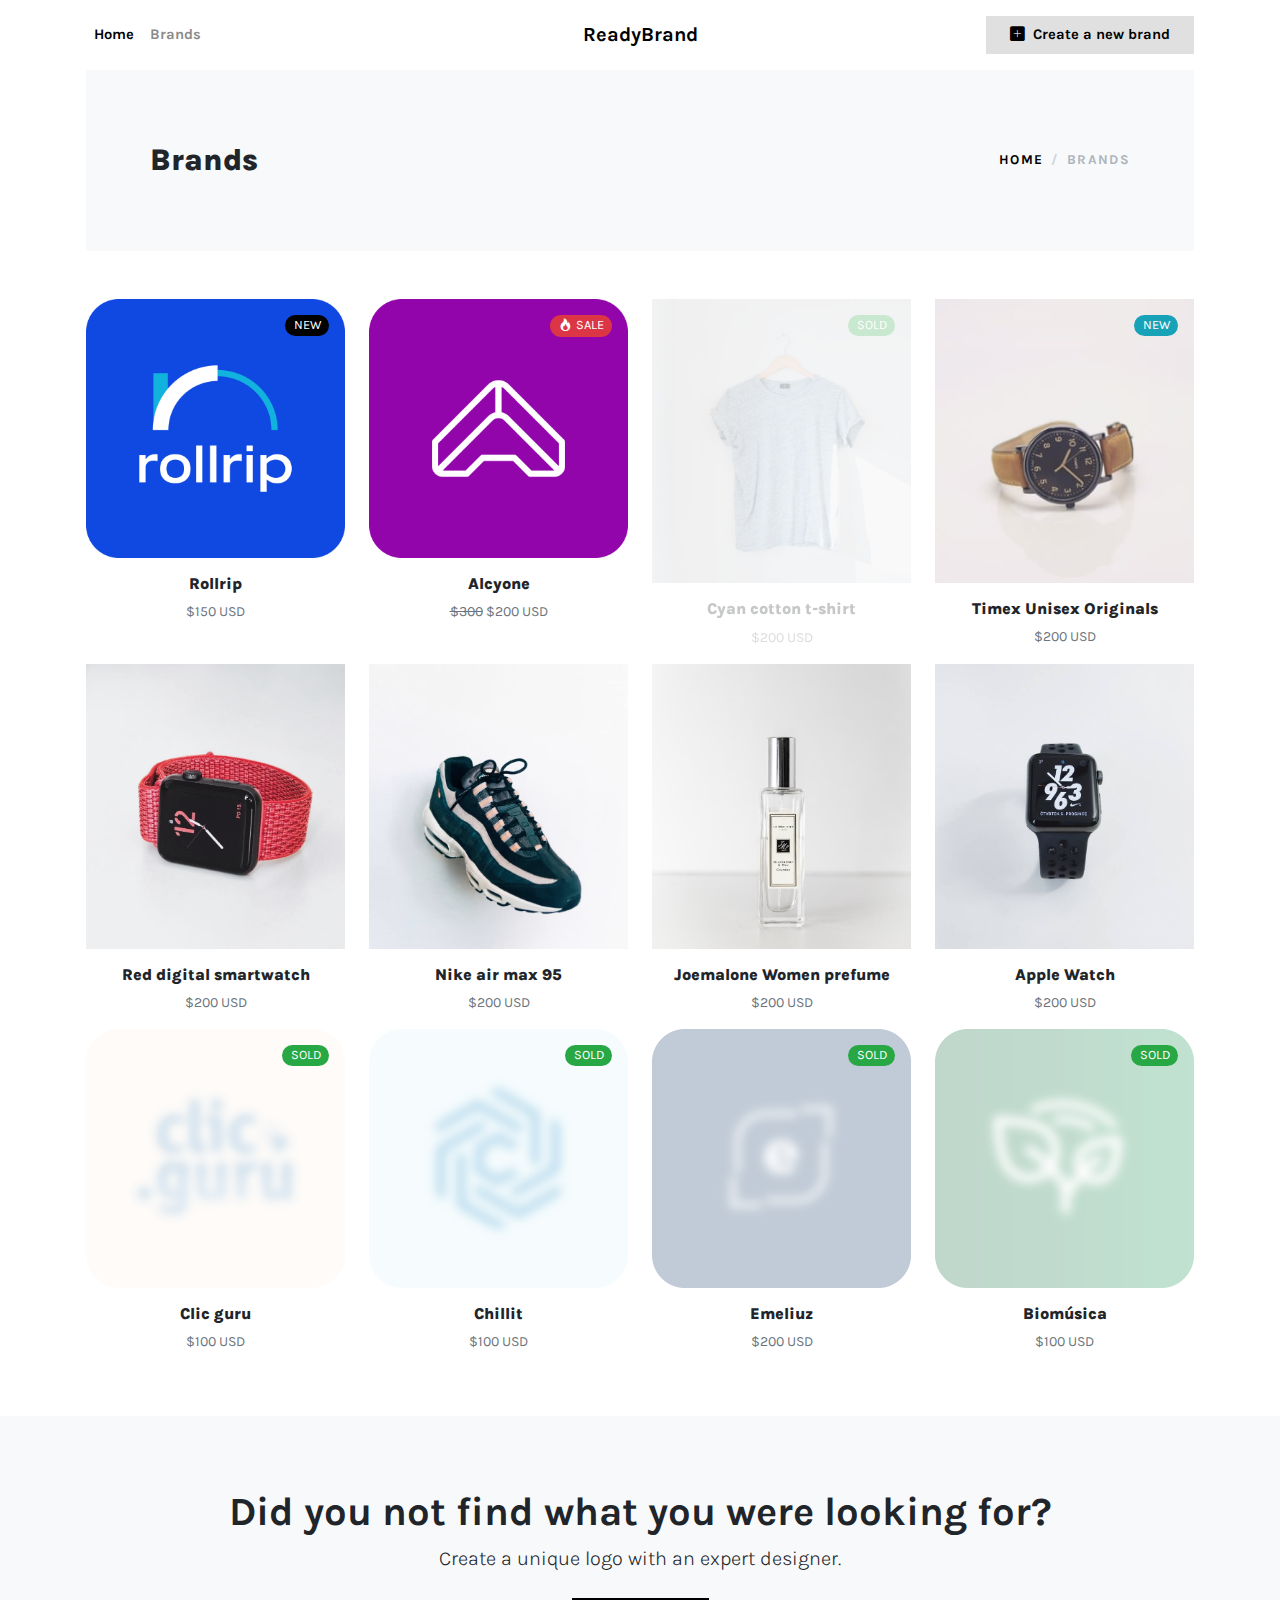
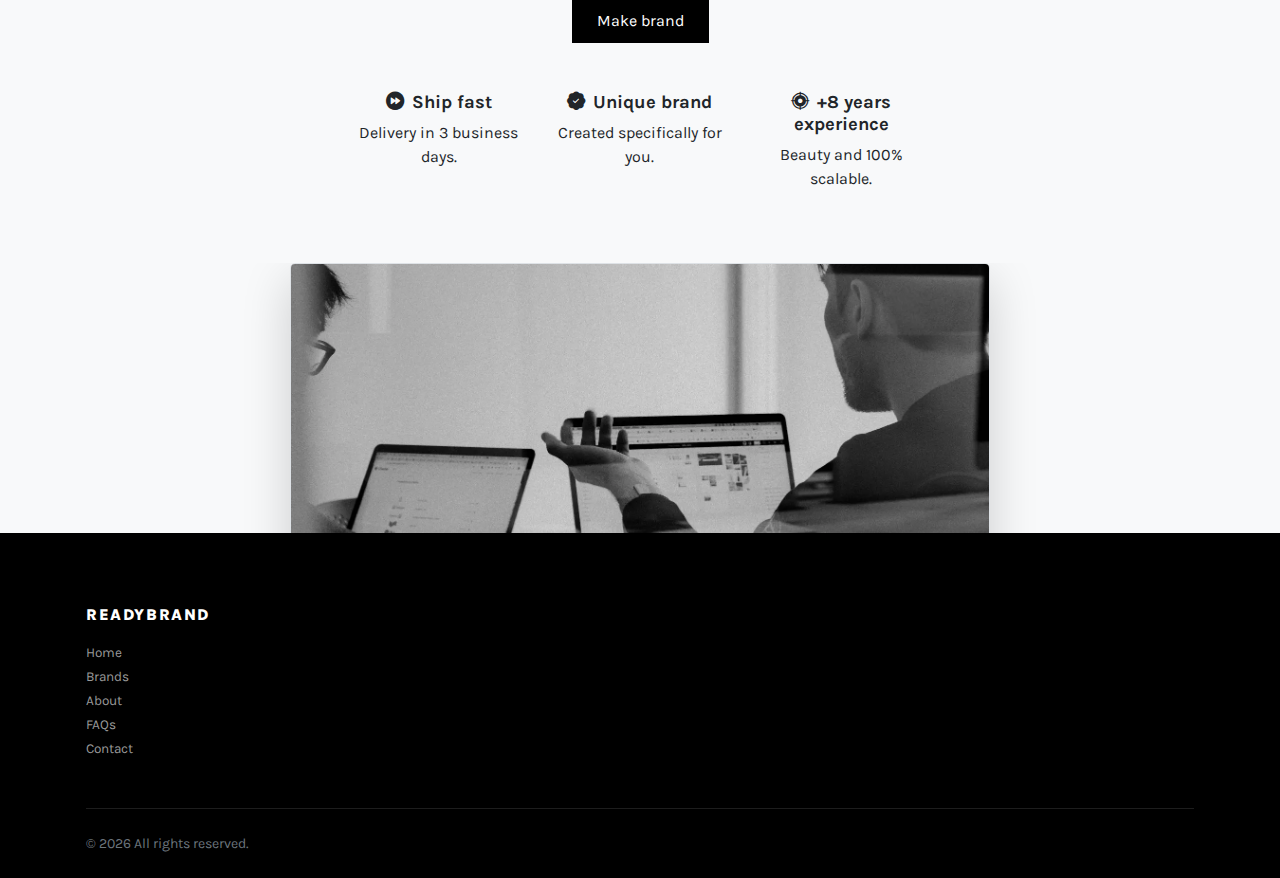
==== commit 0c2e25f9: "Add files via upload" ====
--- a/shop.html
+++ b/shop.html
@@ -167,30 +167,10 @@
                   <div class="col-lg-3 col-md-4 col-sm-6">
                     <div class="product text-center">
                       <div class="mb-3 position-relative">
-                        <a class="d-block" href="detail.html"><img class="img-fluid w-100" src="img/product-9.jpg" alt="..."></a>
-                      </div>
-                      <h6> <a class="reset-anchor" href="detail.html">Men silver Byron Watch</a></h6>
-                      <p class="small text-muted">$200 USD</p>
-                    </div>
-                  </div>
-                  <!-- PRODUCT-->
-                  <div class="col-lg-3 col-md-4 col-sm-6">
-                    <div class="product text-center">
-                      <div class="mb-3 position-relative">
-                        <a class="d-block" href="detail.html"><img class="img-fluid w-100" src="img/product-11.jpg" alt="..."></a>
-                      </div>
-                      <h6> <a class="reset-anchor" href="detail.html">Gray Nike running shoes</a></h6>
-                      <p class="small text-muted">$200 USD</p>
-                    </div>
-                  </div>
-                  <!-- PRODUCT-->
-                  <div class="col-lg-3 col-md-4 col-sm-6">
-                    <div class="product text-center">
-                      <div class="mb-3 position-relative">
-                        <a class="d-block" href="detail.html"><img class="img-fluid w-100" src="img/product-12.jpg" alt="..."></a>
-                      </div>
-                      <h6> <a class="reset-anchor" href="detail.html">Black DSLR lense</a></h6>
-                      <p class="small text-muted">$351</p>
+                        <div class="badge rounded-pill text-white bg-success">SOLD</div><img class="img-fluid w-100 opacity-25" src="product/clicguru-img/01-main.png" alt="...">
+                      </div>
+                      <h6>Clic guru</h6>
+                      <p class="small text-muted">$100 USD</p>
                     </div>
                   </div>
                   <!-- PRODUCT-->
@@ -200,6 +180,26 @@
                         <div class="badge rounded-pill text-white bg-success">SOLD</div><img class="img-fluid w-100 opacity-25" src="product/chillit-img/01-main.png" alt="...">
                       </div>
                       <h6>Chillit</h6>
+                      <p class="small text-muted">$100 USD</p>
+                    </div>
+                  </div>
+                  <!-- PRODUCT-->
+                  <div class="col-lg-3 col-md-4 col-sm-6">
+                    <div class="product text-center">
+                      <div class="mb-3 position-relative">
+                        <div class="badge rounded-pill text-white bg-success">SOLD</div><img class="img-fluid w-100 opacity-25" src="product/emeliuz-img/01-main.png" alt="...">
+                      </div>
+                      <h6>Emeliuz</h6>
+                      <p class="small text-muted">$200 USD</p>
+                    </div>
+                  </div>
+                  <!-- PRODUCT-->
+                  <div class="col-lg-3 col-md-4 col-sm-6">
+                    <div class="product text-center">
+                      <div class="mb-3 position-relative">
+                        <div class="badge rounded-pill text-white bg-success">SOLD</div><img class="img-fluid w-100 opacity-25" src="product/biomusica-img/01-main.png" alt="...">
+                      </div>
+                      <h6>Biomúsica</h6>
                       <p class="small text-muted">$100 USD</p>
                     </div>
                   </div>
--- a/css/style.default.css
+++ b/css/style.default.css
@@ -106,7 +106,7 @@
 h1, .h1, h2, .h2, h3, .h3, h4, .h4, h5, .h5, h6, .h6 {
   margin-top: 0;
   margin-bottom: 0.5rem;
-  font-weight: 900;
+  font-weight: 800;
   line-height: 1.2;
 }
 
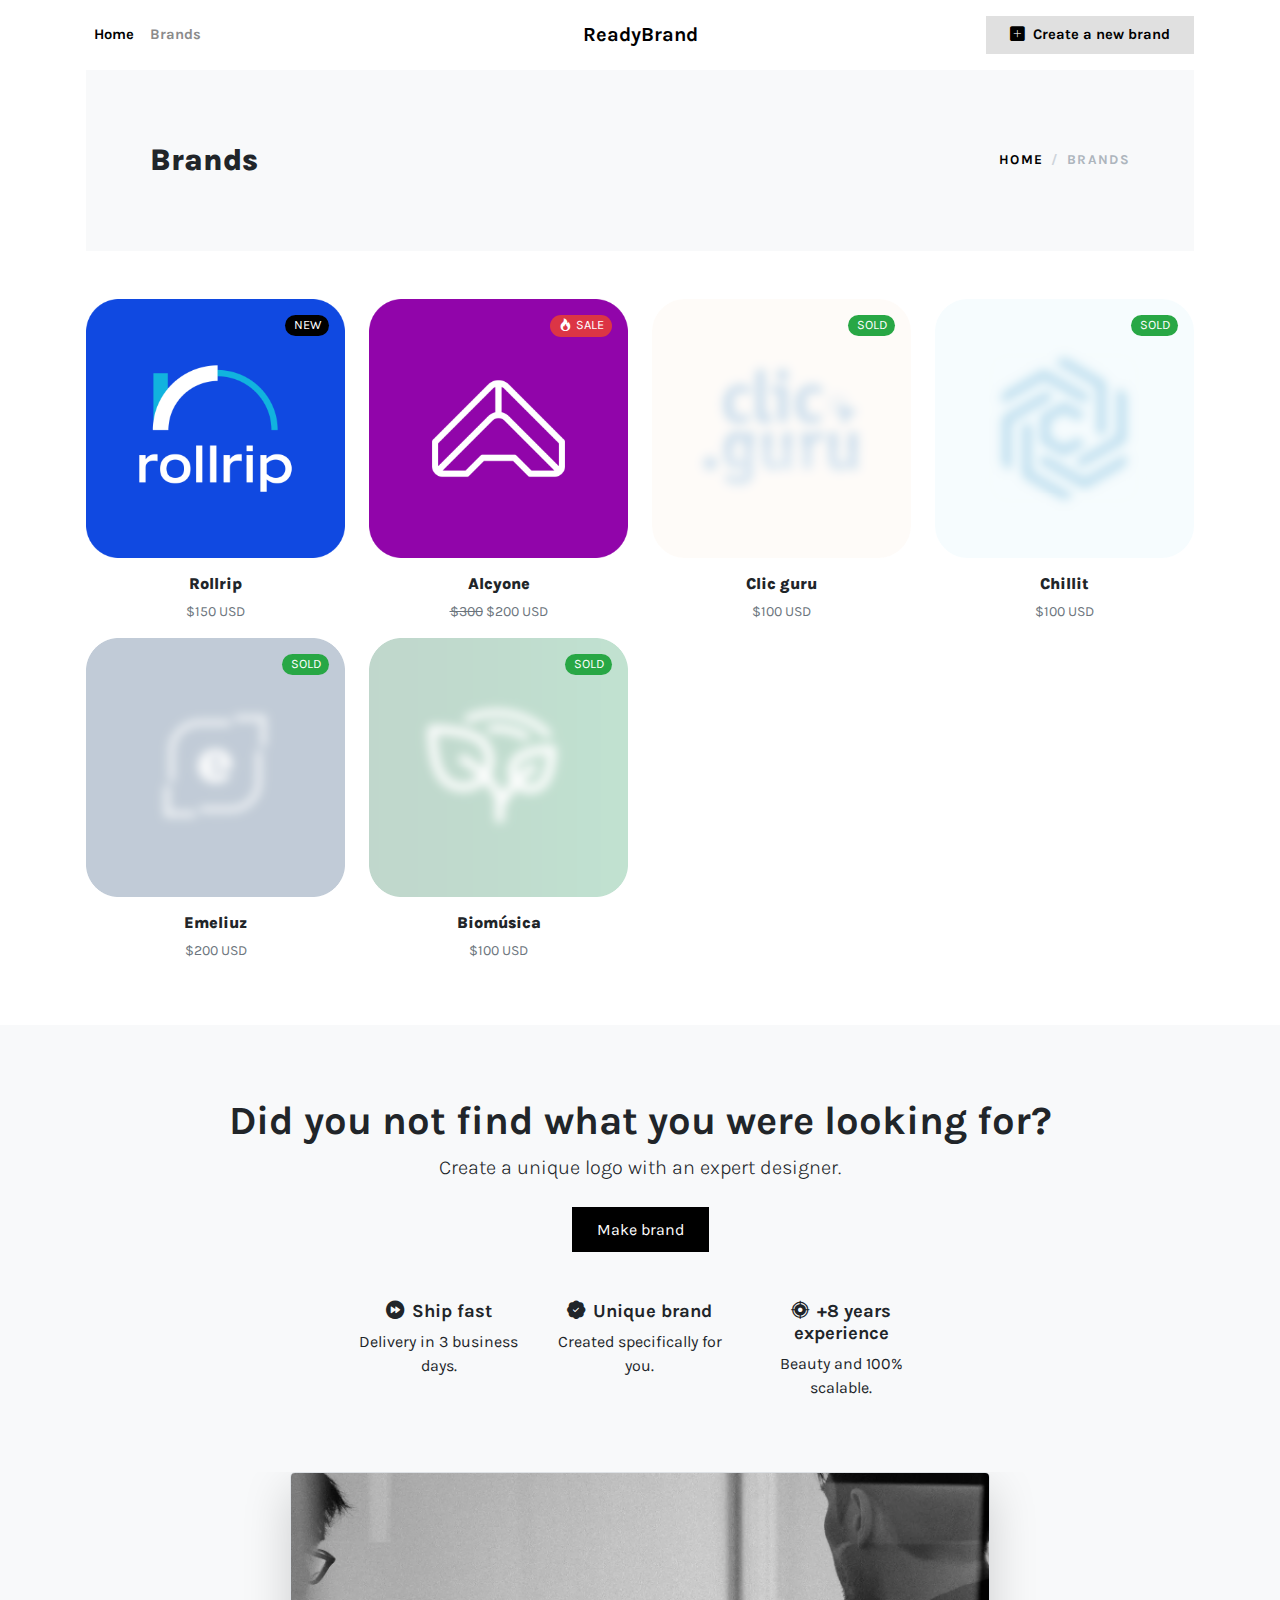
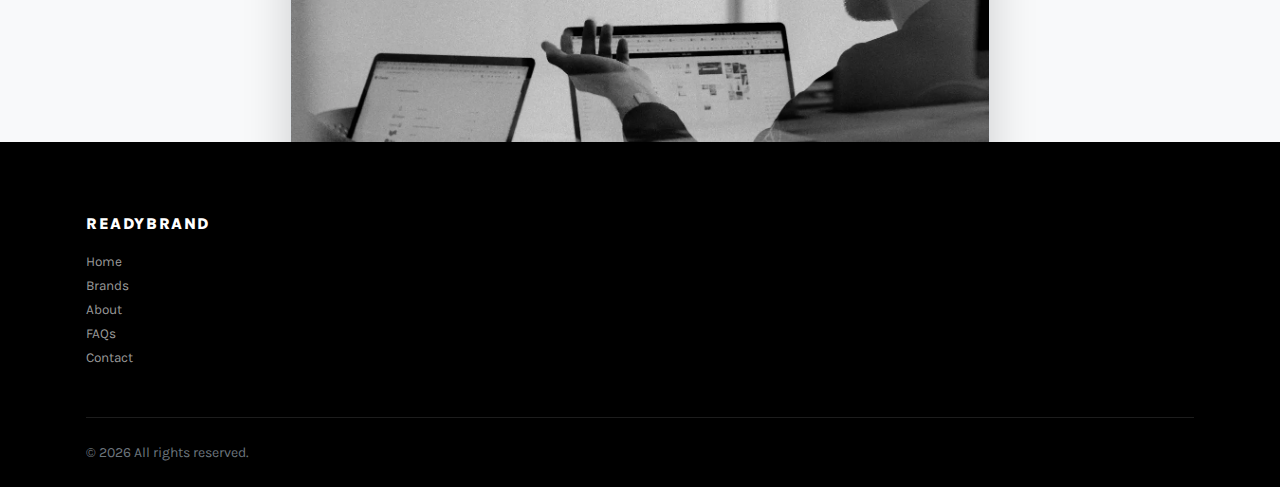
==== commit f1d677ab: "Add files via upload" ====
--- a/shop.html
+++ b/shop.html
@@ -1,30 +1,58 @@
 <!DOCTYPE html>
 <html>
   <head>
-    <meta charset="utf-8">
+    <meta charset="utf-8" hreflang="en"/>
     <meta http-equiv="X-UA-Compatible" content="IE=edge">
-    <title>Boutique | Ecommerce bootstrap template</title>
-    <meta name="description" content="">
+    <title>ReadyBrand | All the brands</title>
+    <meta name="description" content="The unique shop of logos to ship fast your company.">
+    <meta name="author" content="Nacho Cismondi" />
+    <meta name="copyright" content="Copyright owner"/>
     <meta name="viewport" content="width=device-width, initial-scale=1">
     <meta name="robots" content="all,follow">
+    <meta name="keywords" content="ready, brands, logos, logo, fast logos, fast brands, easy logos, logo, logo design"/>
+    <link rel="canonical" href="https://readybrand.shop" />
+    
+    <!-- Facebook Meta Tags -->
+    <meta property="og:url" content="https://readybrand.shop">
+    <meta property="og:type" content="website">
+    <meta property="og:title" content="ReadyBrand | Marketplace of brands">
+    <meta property="og:description" content="The unique shop of logos to ship fast your company.">
+    <meta property="og:image" content="https://readybrand.shop/img/social-preview.png">
+
+    <!-- Twitter Meta Tags -->
+    <meta name="twitter:card" content="summary_large_image">
+    <meta property="twitter:domain" content="readybrand.shop">
+    <meta property="twitter:url" content="https://readybrand.shop">
+    <meta name="twitter:title" content="ReadyBrand | Marketplace of brands">
+    <meta name="twitter:description" content="The unique shop of logos to ship fast your company.">
+    <meta name="twitter:image" content="https://readybrand.shop/img/social-preview.png">
+
     <!-- gLightbox gallery-->
     <link rel="stylesheet" href="vendor/glightbox/css/glightbox.min.css">
+
     <!-- Choices CSS-->
     <link rel="stylesheet" href="vendor/choices.js/public/assets/styles/choices.min.css">
+
     <!-- Swiper slider-->
     <link rel="stylesheet" href="vendor/swiper/swiper-bundle.min.css">
+
     <!-- Google fonts-->
     <link rel="stylesheet" href="https://fonts.googleapis.com/css2?family=Libre+Franklin:wght@300;400;700&amp;display=swap">
     <link rel="stylesheet" href="https://fonts.googleapis.com/css2?family=Martel+Sans:wght@300;400;800&amp;display=swap">
     <link rel="stylesheet" href="https://fonts.googleapis.com/css2?family=Karla:ital,wght@0,200..800;1,200..800&display=swap">
+
     <!-- theme stylesheet-->
     <link rel="stylesheet" href="css/style.default.css" id="theme-stylesheet">
+
     <!-- Custom stylesheet - for your changes-->
     <link rel="stylesheet" href="css/custom.css">
+
     <!-- Favicon-->
     <link rel="shortcut icon" href="img/favicon.png">
+
     <!-- Boostrap icons-->
     <link rel="stylesheet" href="https://cdn.jsdelivr.net/npm/bootstrap-icons@1.11.3/font/bootstrap-icons.min.css">
+
   </head>
   <body>
     <div class="page-holder">
@@ -97,70 +125,10 @@
                   <div class="col-lg-3 col-md-4 col-sm-6">
                     <div class="product text-center">
                       <div class="mb-3 position-relative">
-                        <div class="badge rounded-pill text-white bg-danger"><i class="bi bi-fire me-1"></i>SALE</div><a class="d-block" href="detail.html"><img class="img-fluid w-100" src="product/alcyone-img/01-main.png" alt="..."></a>
-                      </div>
-                      <h6> <a class="reset-anchor" href="detail.html">Alcyone</a></h6>
+                        <div class="badge rounded-pill text-white bg-danger"><i class="bi bi-fire me-1"></i>SALE</div><a class="d-block" href="product/alcyone.html"><img class="img-fluid w-100" src="product/alcyone-img/01-main.png" alt="..."></a>
+                      </div>
+                      <h6> <a class="reset-anchor" href="product/alcyone.html">Alcyone</a></h6>
                       <p class="small text-muted"><span class="text-decoration-line-through">$300</span> $200 USD</p>
-                    </div>
-                  </div>
-                  <!-- PRODUCT-->
-                  <div class="col-lg-3 col-md-4 col-sm-6 opacity-25">
-                    <div class="product text-center">
-                      <div class="mb-3 position-relative">
-                        <div class="badge rounded-pill text-white bg-success">SOLD</div><img class="img-fluid w-100" src="img/product-3.jpg" alt="...">
-                      </div>
-                      <h6>Cyan cotton t-shirt</h6>
-                      <p class="small text-muted">$200 USD</p>
-                    </div>
-                  </div>
-                  <!-- PRODUCT-->
-                  <div class="col-lg-3 col-md-4 col-sm-6">
-                    <div class="product text-center">
-                      <div class="mb-3 position-relative">
-                        <div class="badge rounded-pill text-white bg-info">NEW</div><a class="d-block" href="detail.html"><img class="img-fluid w-100" src="img/product-4.jpg" alt="..."></a>
-                      </div>
-                      <h6> <a class="reset-anchor" href="detail.html">Timex Unisex Originals</a></h6>
-                      <p class="small text-muted">$200 USD</p>
-                    </div>
-                  </div>
-                  <!-- PRODUCT-->
-                  <div class="col-lg-3 col-md-4 col-sm-6">
-                    <div class="product text-center">
-                      <div class="mb-3 position-relative">
-                        <a class="d-block" href="detail.html"><img class="img-fluid w-100" src="img/product-5.jpg" alt="..."></a>
-                      </div>
-                      <h6> <a class="reset-anchor" href="detail.html">Red digital smartwatch</a></h6>
-                      <p class="small text-muted">$200 USD</p>
-                    </div>
-                  </div>
-                  <!-- PRODUCT-->
-                  <div class="col-lg-3 col-md-4 col-sm-6">
-                    <div class="product text-center">
-                      <div class="mb-3 position-relative">
-                        <div class="badge text-white bg-"></div><a class="d-block" href="detail.html"><img class="img-fluid w-100" src="img/product-6.jpg" alt="..."></a>
-                      </div>
-                      <h6> <a class="reset-anchor" href="detail.html">Nike air max 95</a></h6>
-                      <p class="small text-muted">$200 USD</p>
-                    </div>
-                  </div>
-                  <!-- PRODUCT-->
-                  <div class="col-lg-3 col-md-4 col-sm-6">
-                    <div class="product text-center">
-                      <div class="mb-3 position-relative">
-                        <a class="d-block" href="detail.html"><img class="img-fluid w-100" src="img/product-7.jpg" alt="..."></a>
-                      </div>
-                      <h6><a class="reset-anchor" href="detail.html">Joemalone Women prefume</a></h6>
-                      <p class="small text-muted">$200 USD</p>
-                    </div>
-                  </div>
-                  <!-- PRODUCT-->
-                  <div class="col-lg-3 col-md-4 col-sm-6">
-                    <div class="product text-center">
-                      <div class="mb-3 position-relative">
-                        <a class="d-block" href="detail.html"><img class="img-fluid w-100" src="img/product-8.jpg" alt="..."></a>
-                      </div>
-                      <h6> <a class="reset-anchor" href="detail.html">Apple Watch</a></h6>
-                      <p class="small text-muted">$200 USD</p>
                     </div>
                   </div>
                   <!-- PRODUCT-->
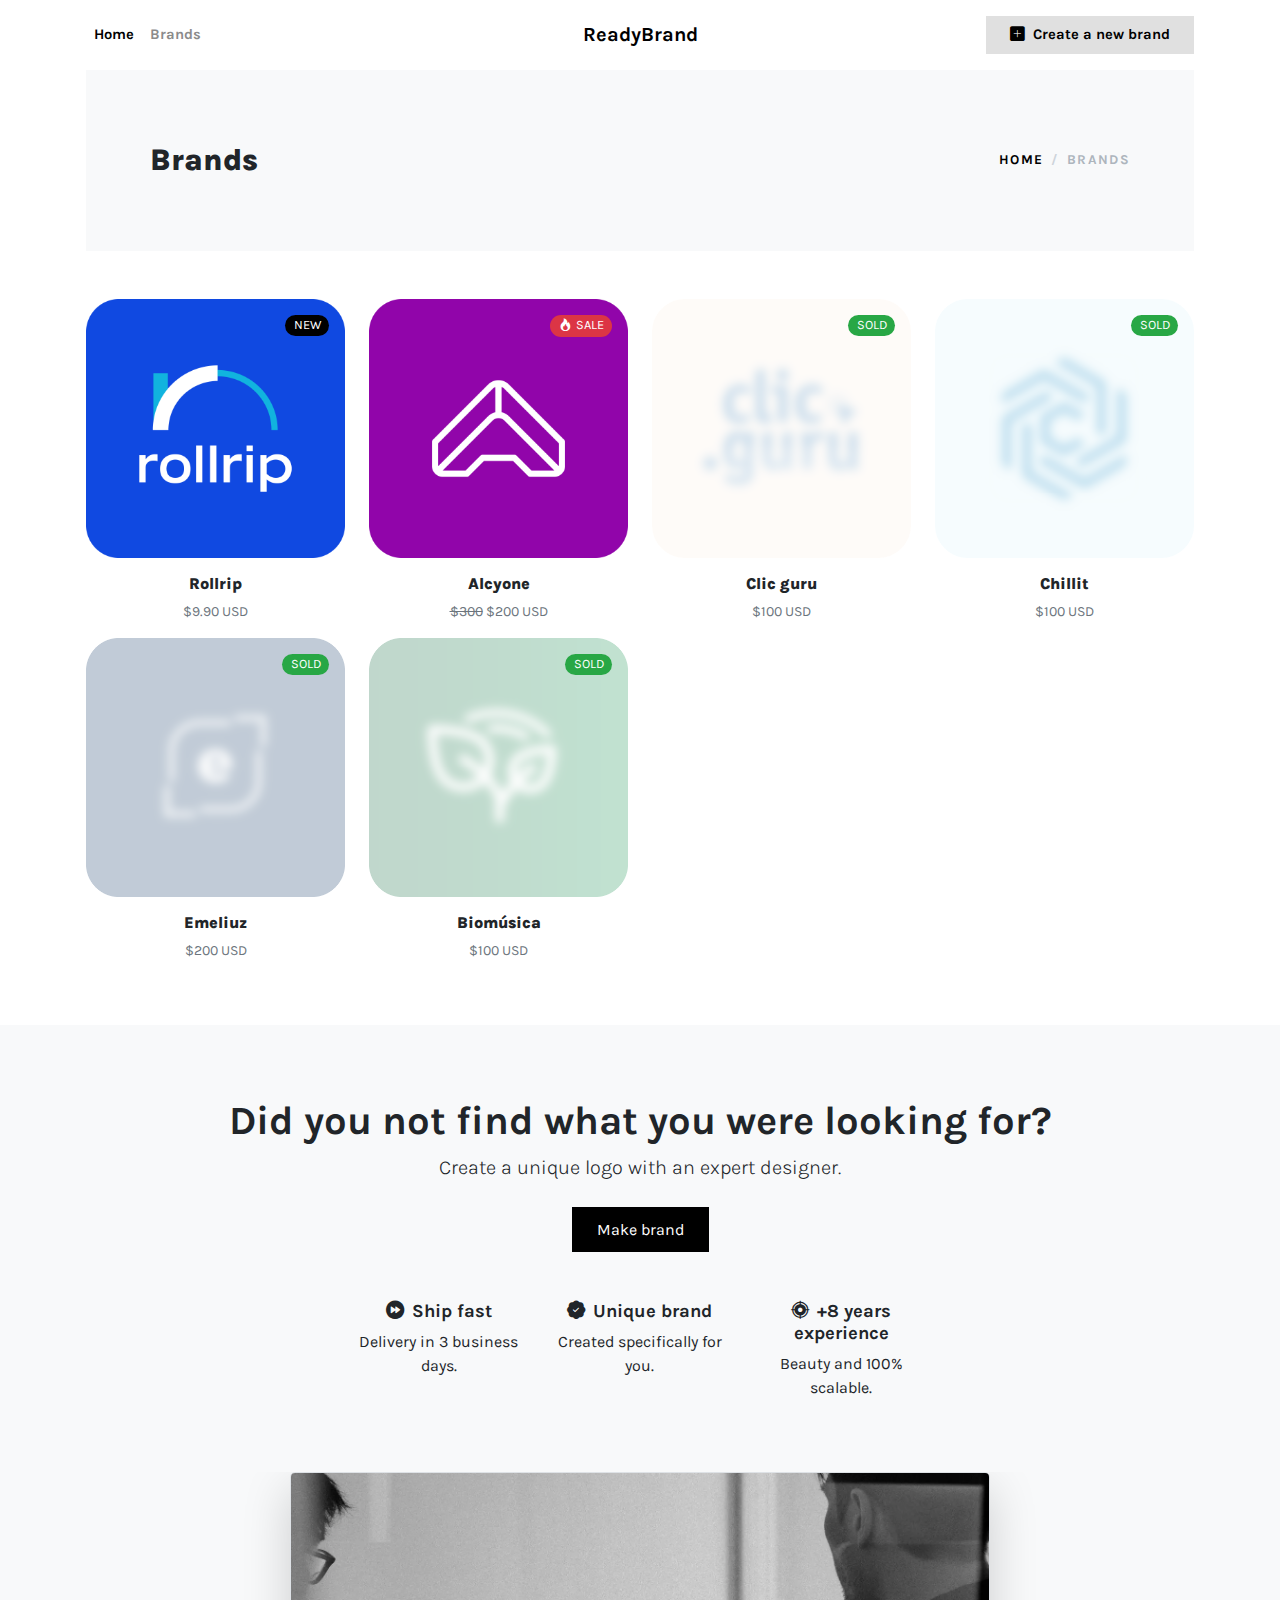
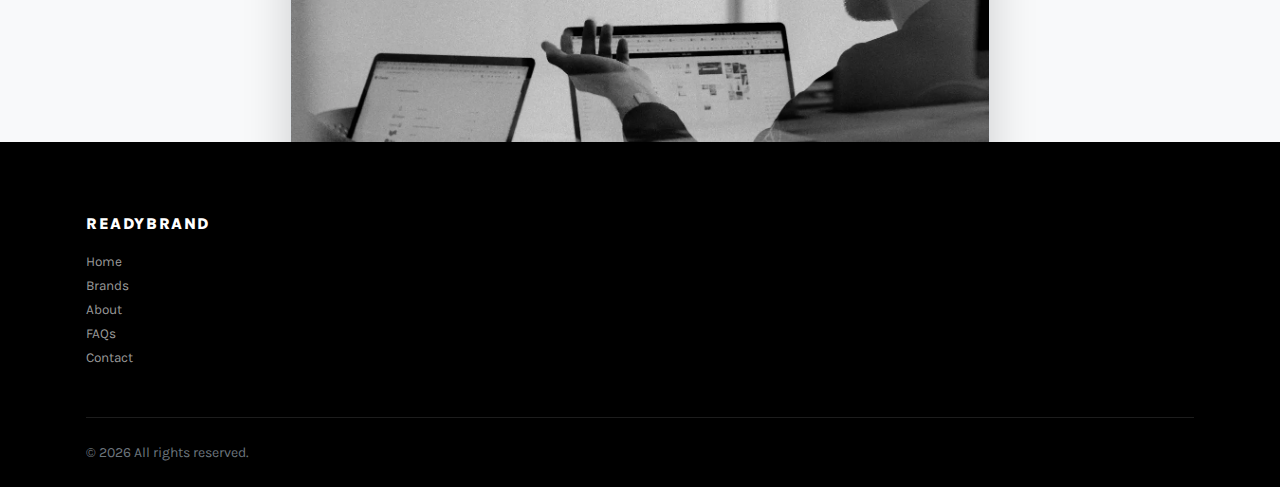
==== commit 81fb62e0: "Update shop.html" ====
--- a/shop.html
+++ b/shop.html
@@ -118,7 +118,7 @@
                         <div class="badge rounded-pill text-white bg-dark">NEW</div><a class="d-block" href="product/rollrip.html"><img class="img-fluid w-100" src="product/rollrip-img/01-main.png" alt="Main rolling logo"></a>
                       </div>
                       <h6> <a class="reset-anchor" href="product/rollrip.html">Rollrip</a></h6>
-                      <p class="small text-muted">$150 USD</p>
+                      <p class="small text-muted">$9.90 USD</p>
                     </div>
                   </div>
                   <!-- PRODUCT-->
@@ -320,4 +320,4 @@
       <link rel="stylesheet" href="https://use.fontawesome.com/releases/v5.7.1/css/all.css" integrity="sha384-fnmOCqbTlWIlj8LyTjo7mOUStjsKC4pOpQbqyi7RrhN7udi9RwhKkMHpvLbHG9Sr" crossorigin="anonymous">
     </div>
   </body>
-</html>+</html>
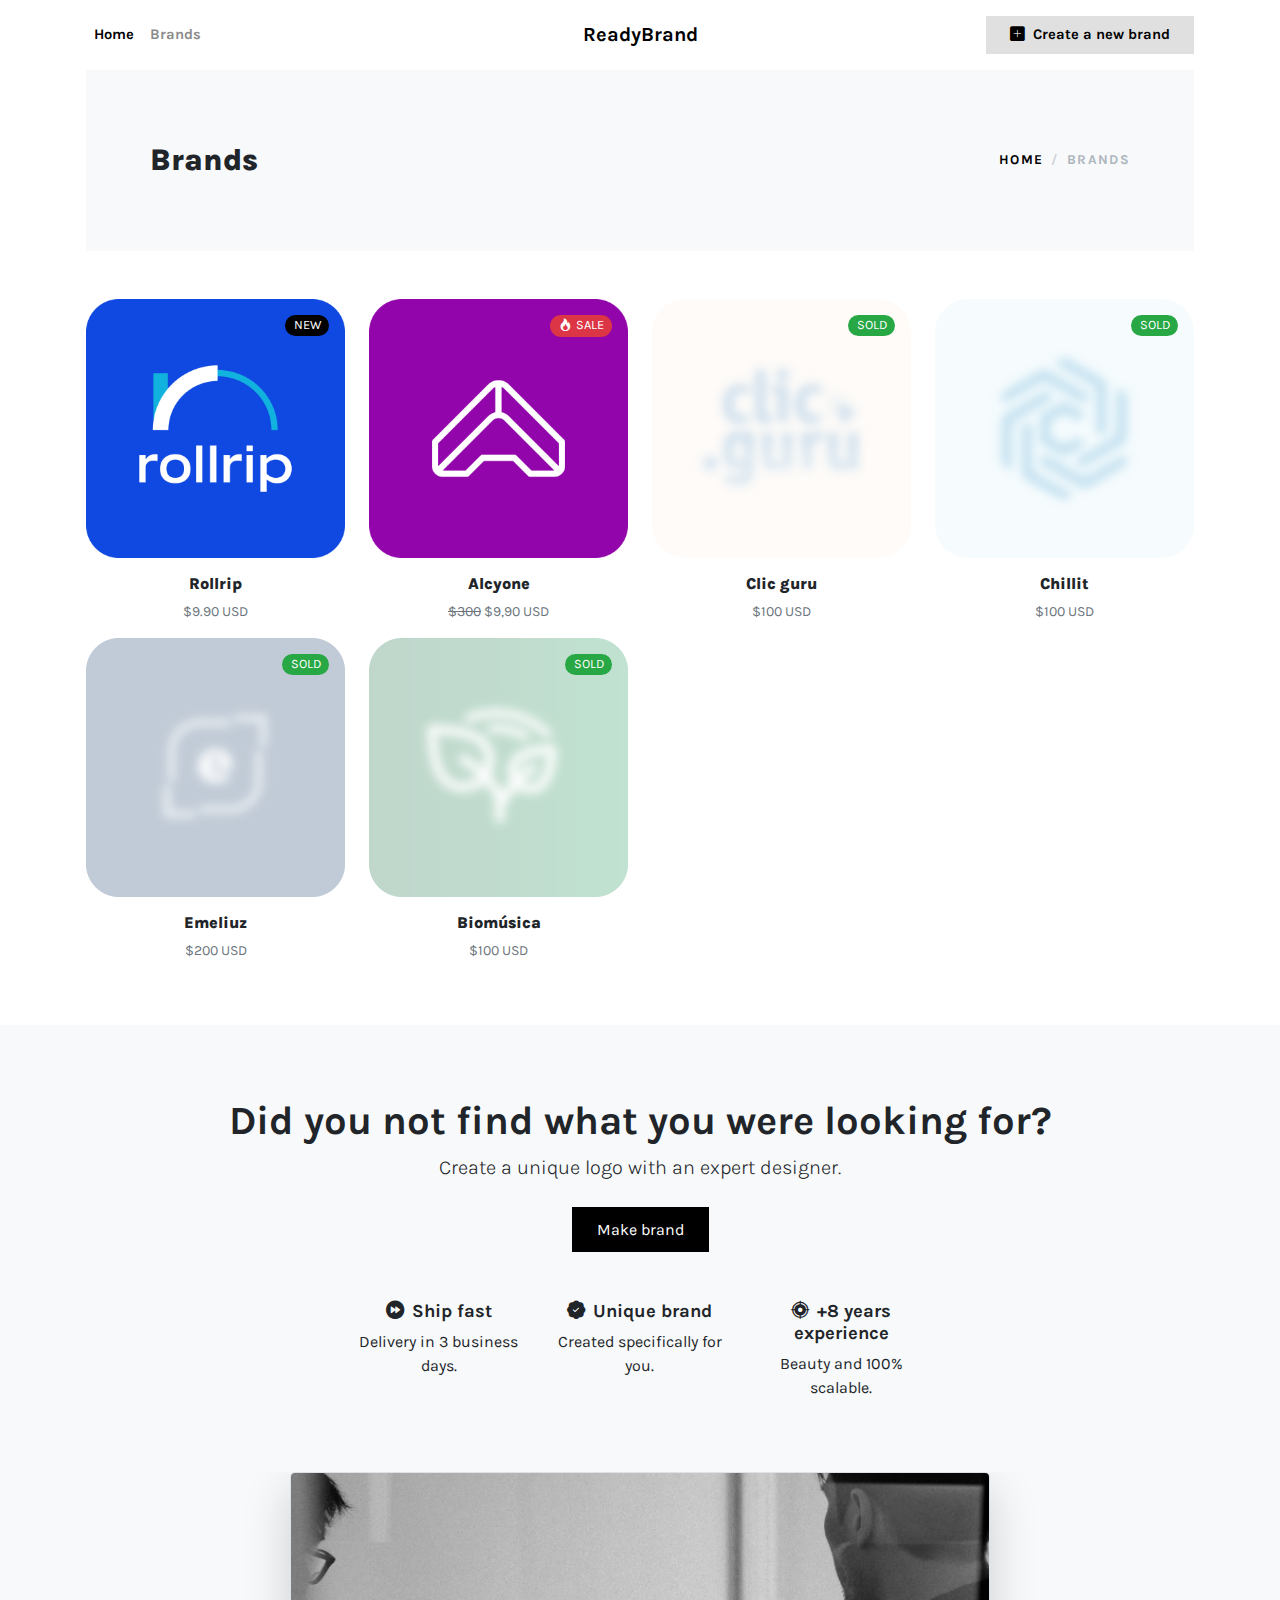
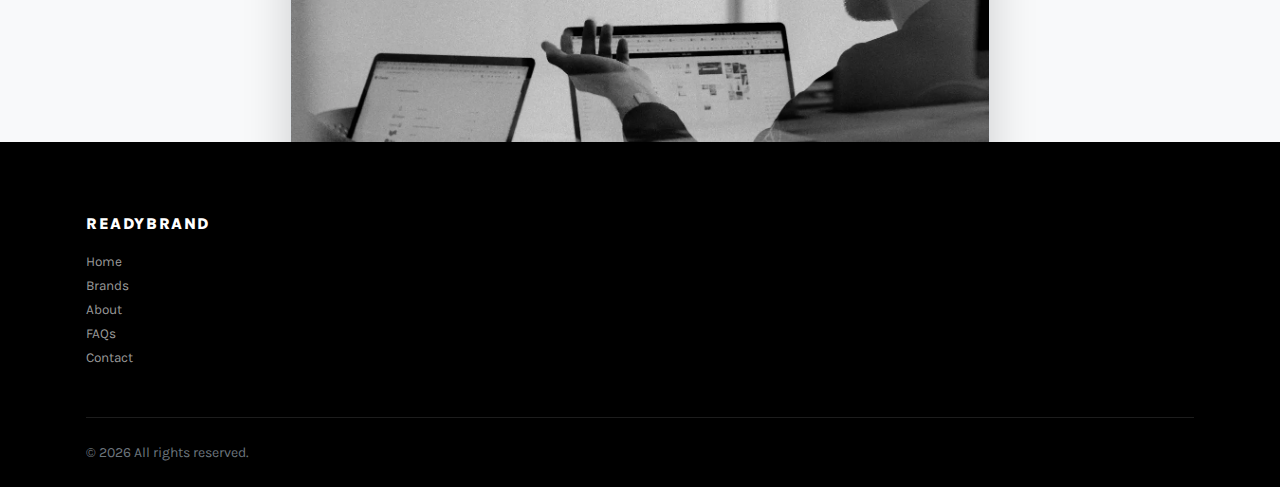
==== commit bcb87692: "Update shop.html" ====
--- a/shop.html
+++ b/shop.html
@@ -128,7 +128,7 @@
                         <div class="badge rounded-pill text-white bg-danger"><i class="bi bi-fire me-1"></i>SALE</div><a class="d-block" href="product/alcyone.html"><img class="img-fluid w-100" src="product/alcyone-img/01-main.png" alt="..."></a>
                       </div>
                       <h6> <a class="reset-anchor" href="product/alcyone.html">Alcyone</a></h6>
-                      <p class="small text-muted"><span class="text-decoration-line-through">$300</span> $200 USD</p>
+                      <p class="small text-muted"><span class="text-decoration-line-through">$300</span> $9,90 USD</p>
                     </div>
                   </div>
                   <!-- PRODUCT-->
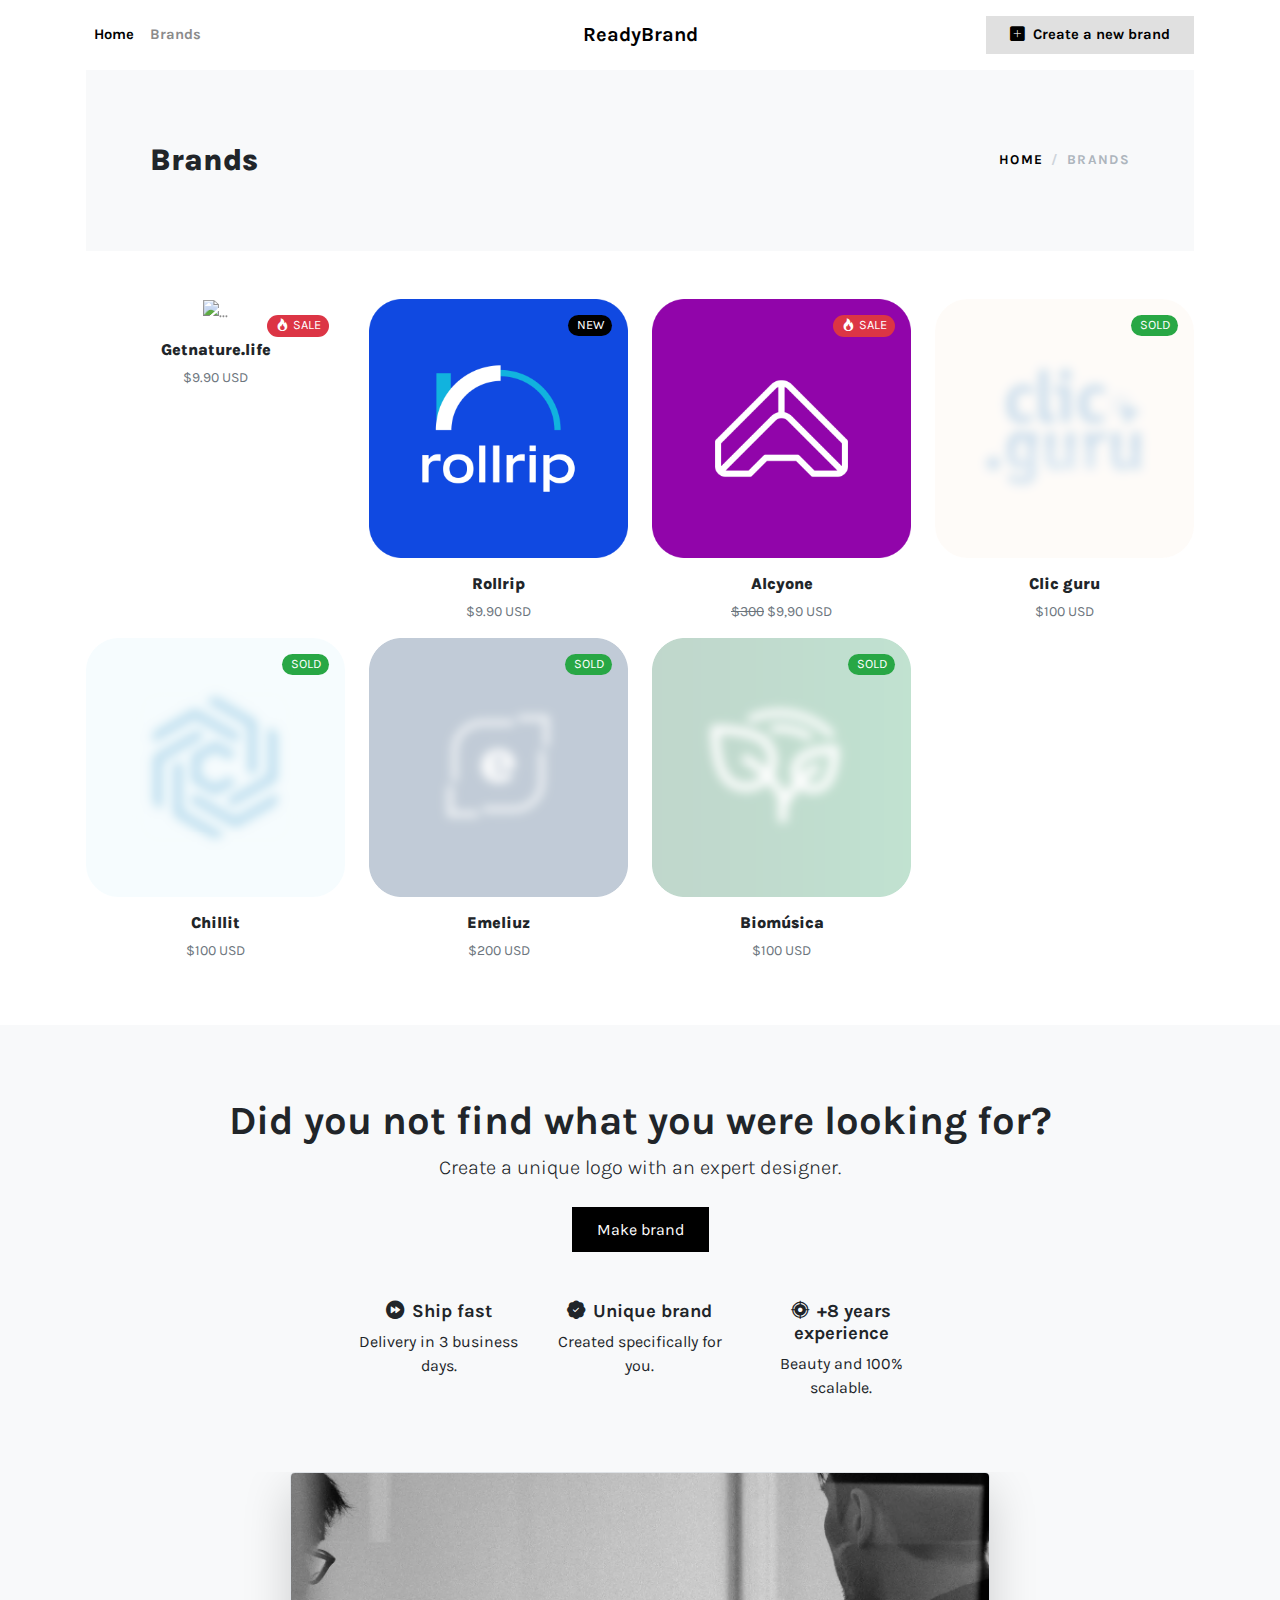
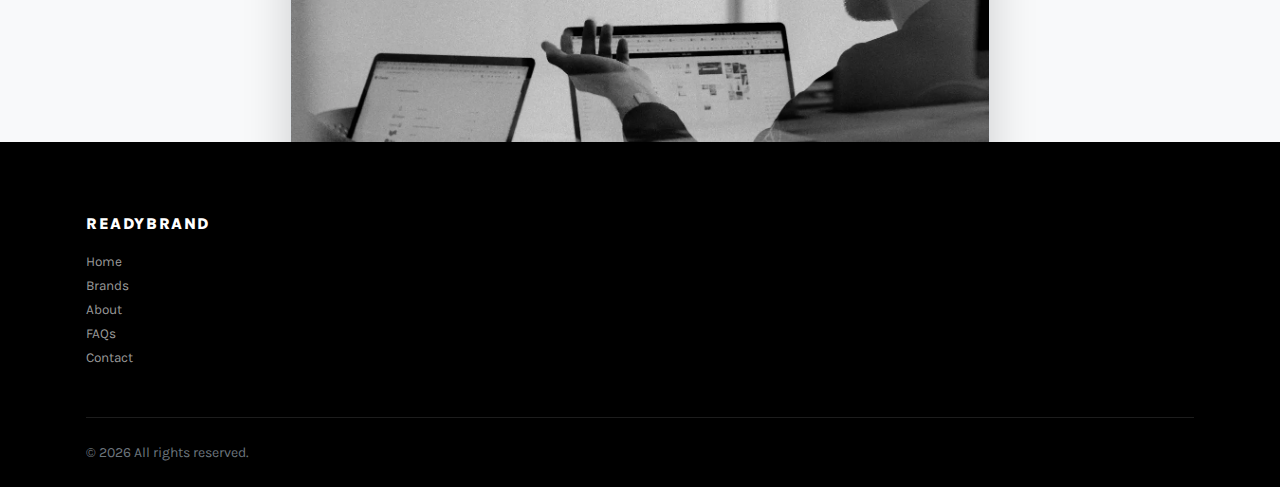
==== commit 3e29bf7c: "Add files via upload" ====
--- a/shop.html
+++ b/shop.html
@@ -111,6 +111,16 @@
               <!-- SHOP LISTING-->
               <div class="col-lg-12 order-1 order-lg-2 mb-5 mb-lg-0">
                 <div class="row">
+                <!-- PRODUCT-->
+                  <div class="col-lg-3 col-md-4 col-sm-6">
+                    <div class="product text-center">
+                      <div class="mb-3 position-relative">
+                        <div class="badge rounded-pill text-white bg-danger"><i class="bi bi-fire me-1"></i>SALE</div><a class="d-block" href="product/getnature.html"><img class="img-fluid w-100" src="product/getnature-img/01-main.webp" alt="..."></a>
+                      </div>
+                      <h6> <a class="reset-anchor" href="product/getnature.html">Getnature.life</a></h6>
+                      <p class="small text-muted">$9.90 USD</p>
+                    </div>
+                  </div>
           <!-- PRODUCT-->
                   <div class="col-lg-3 col-md-4 col-sm-6">
                     <div class="product text-center">
